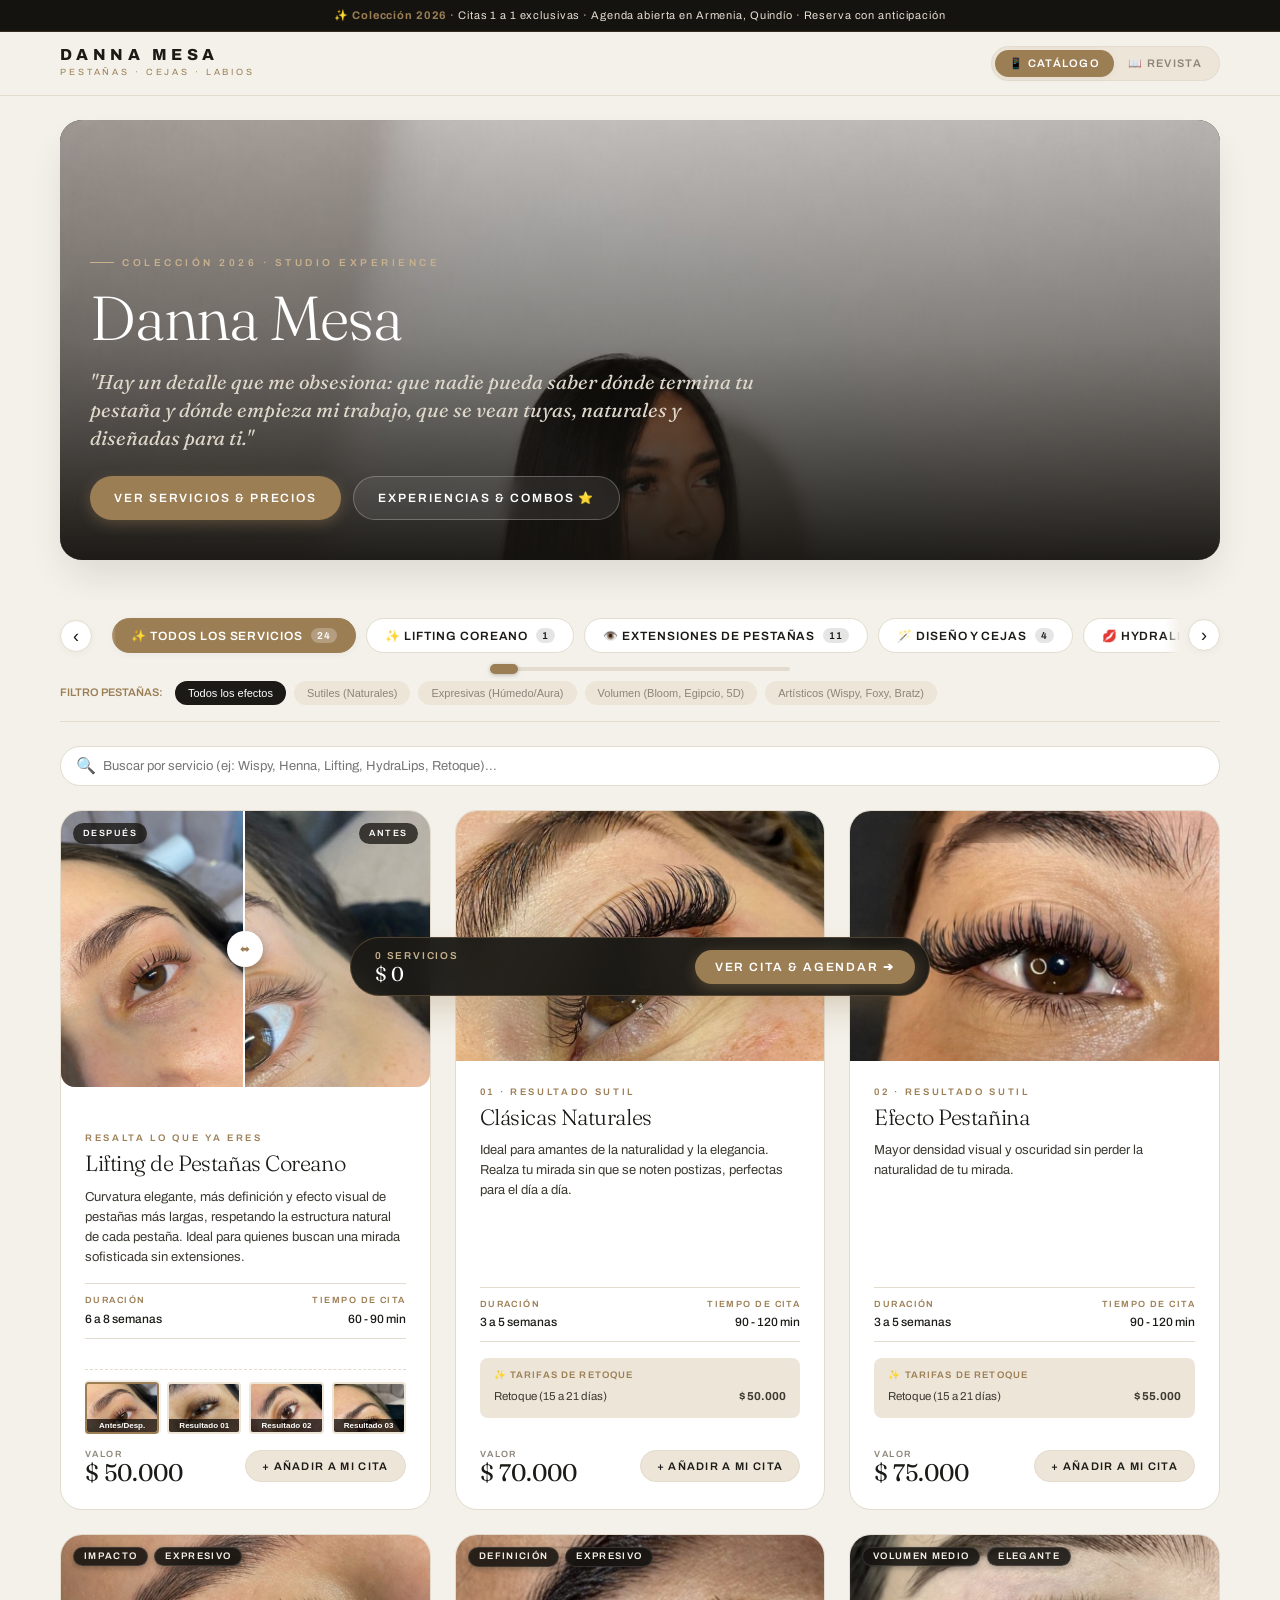
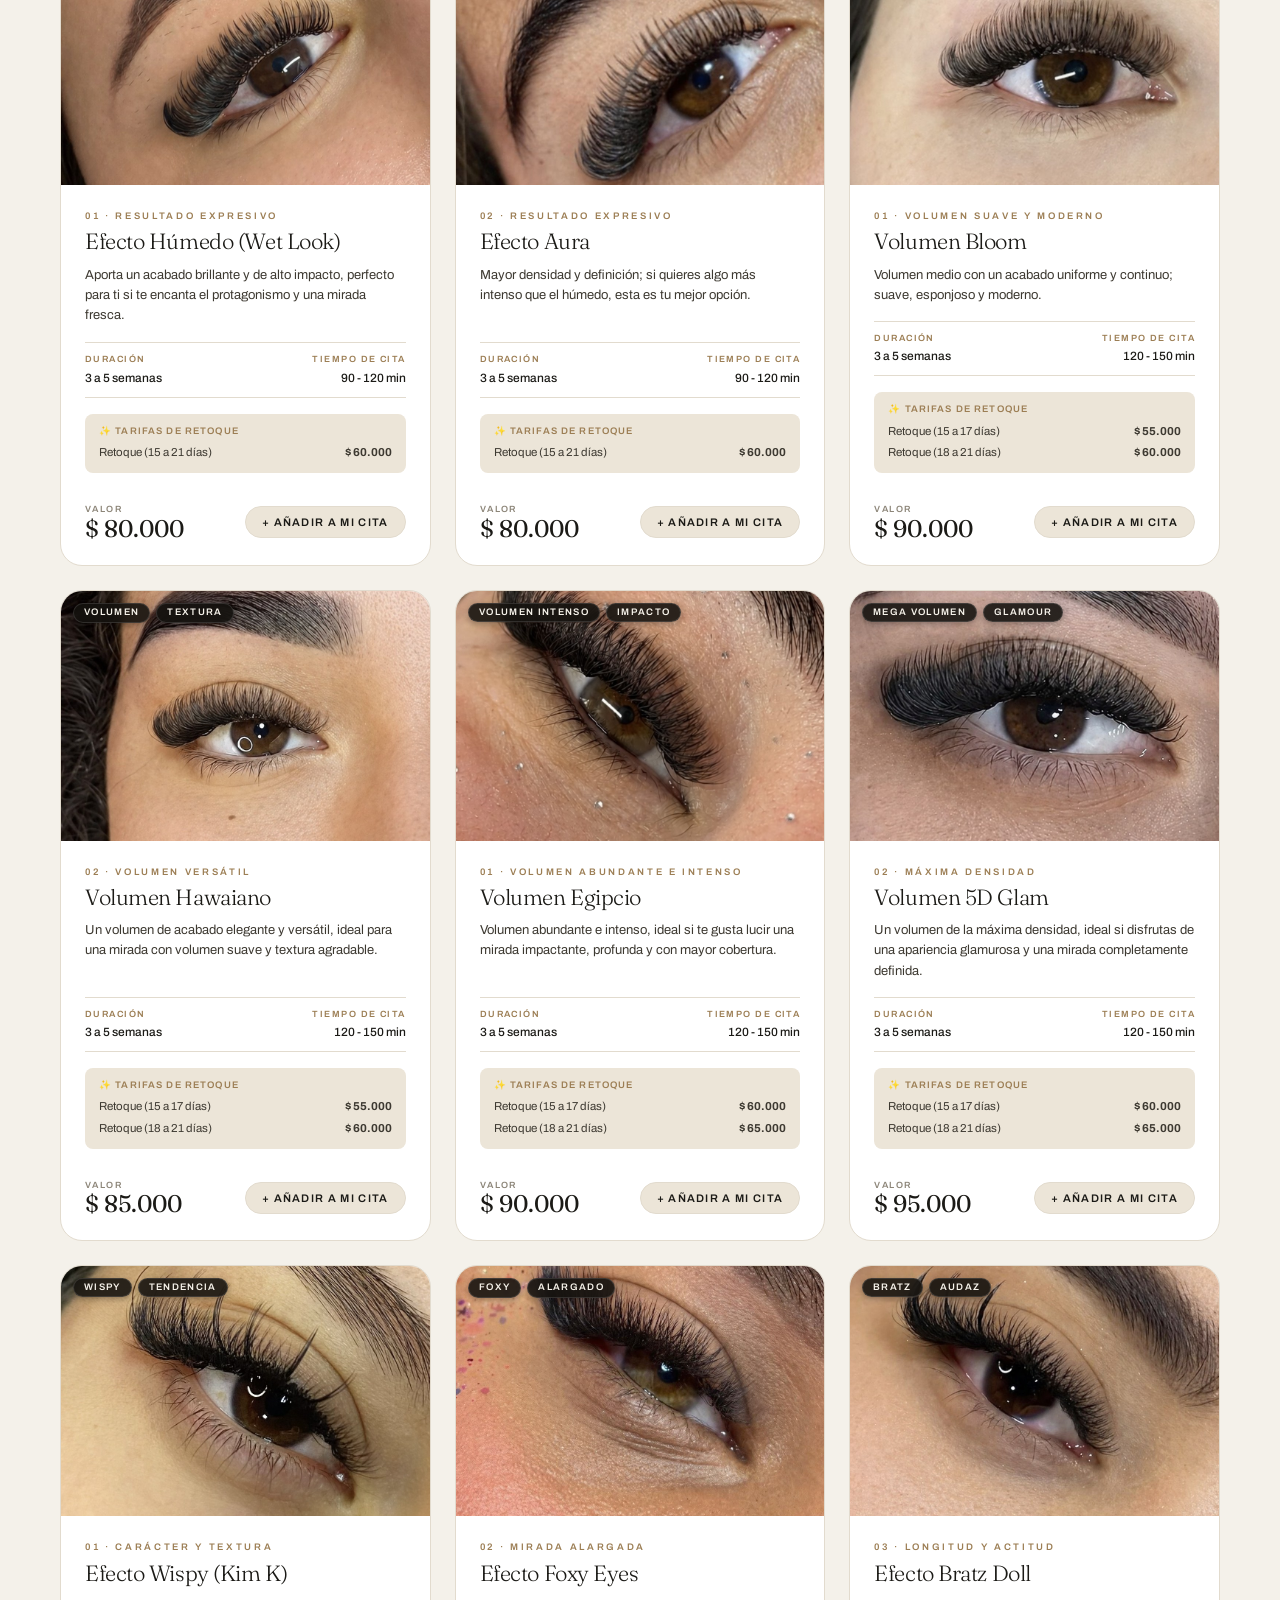
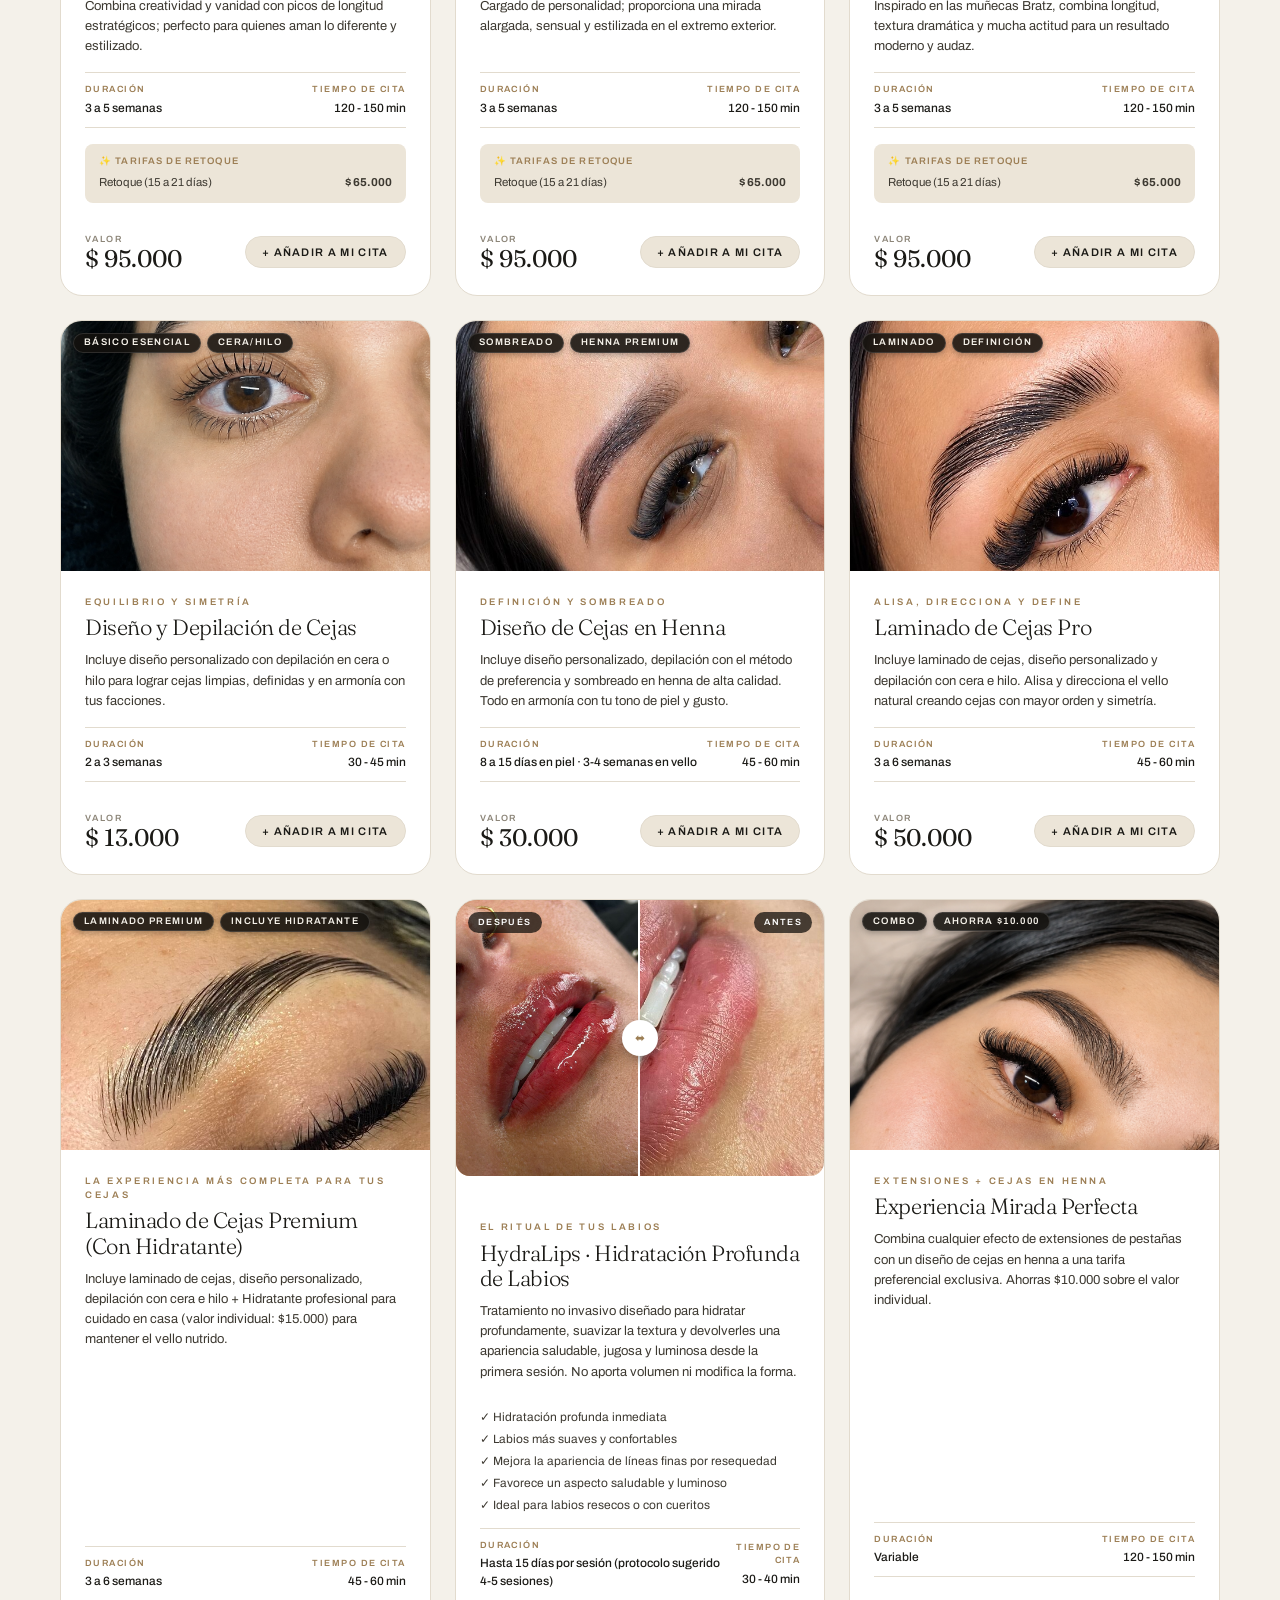
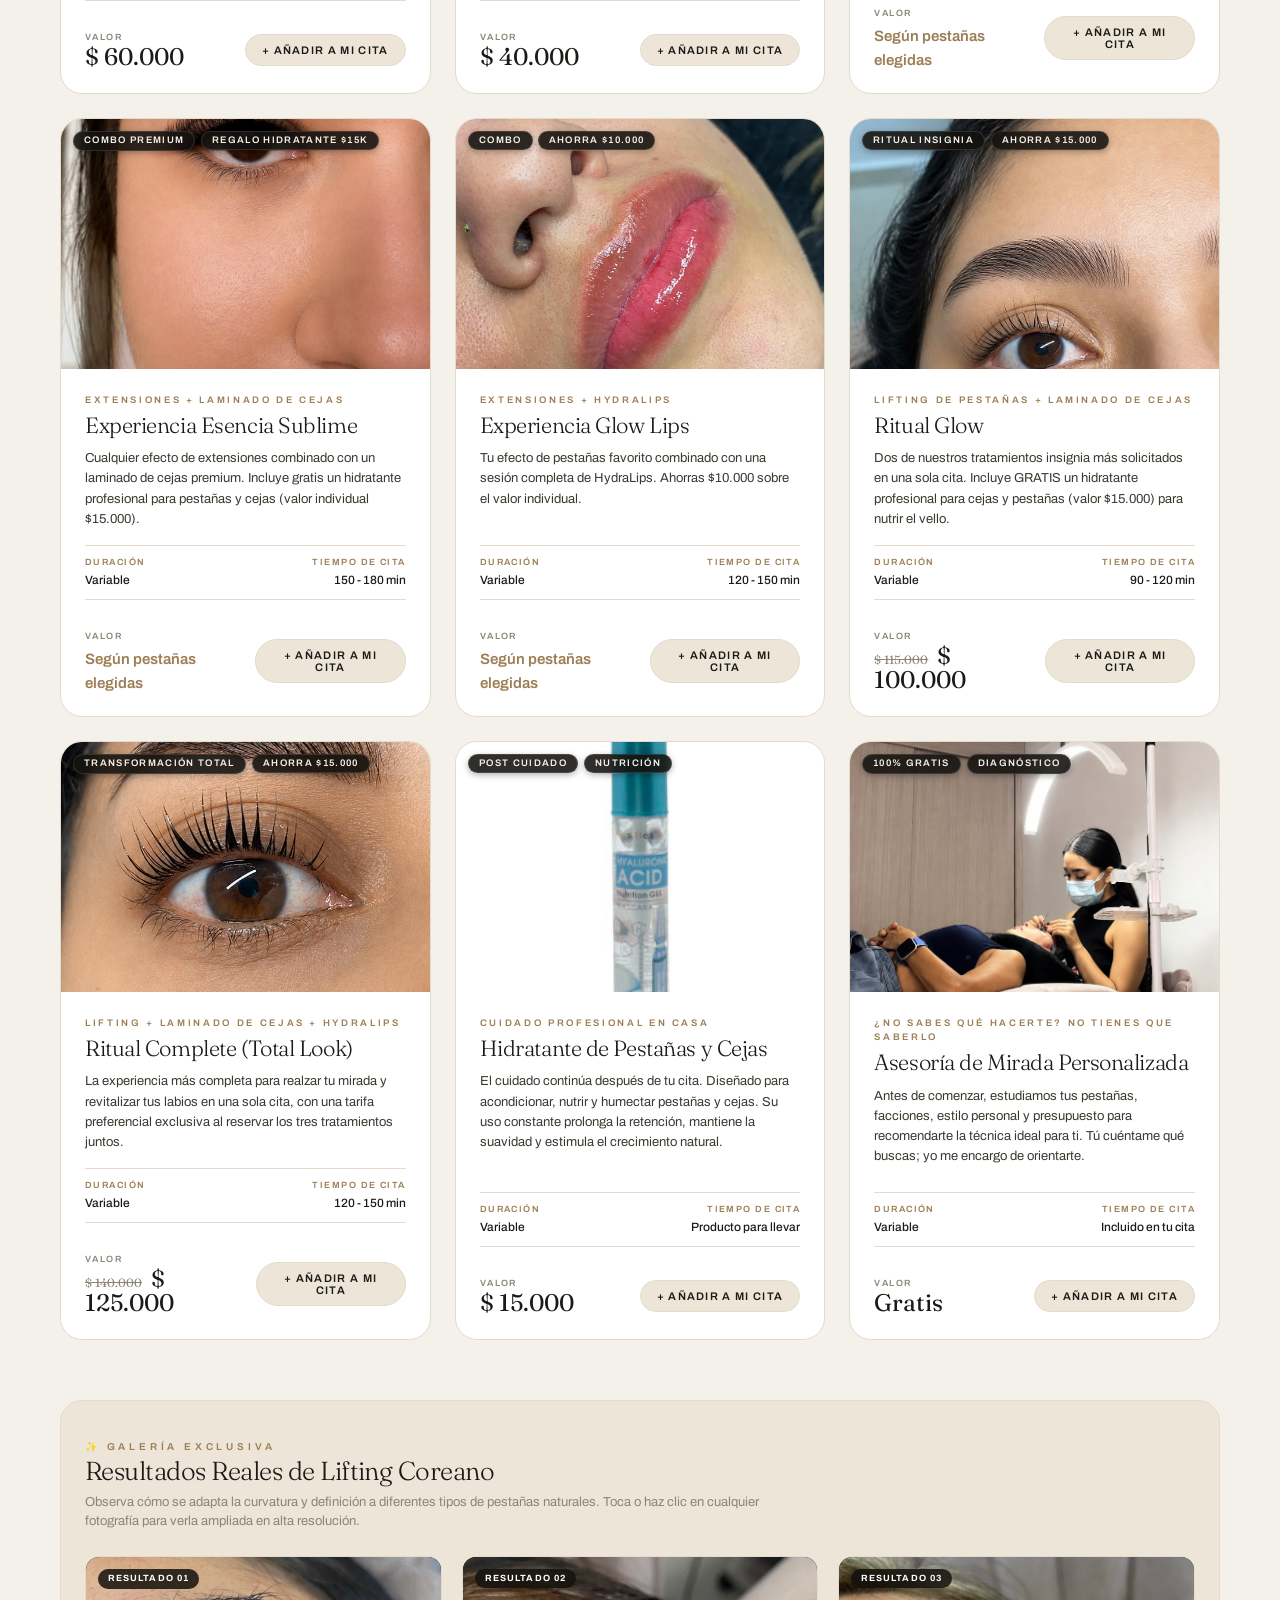
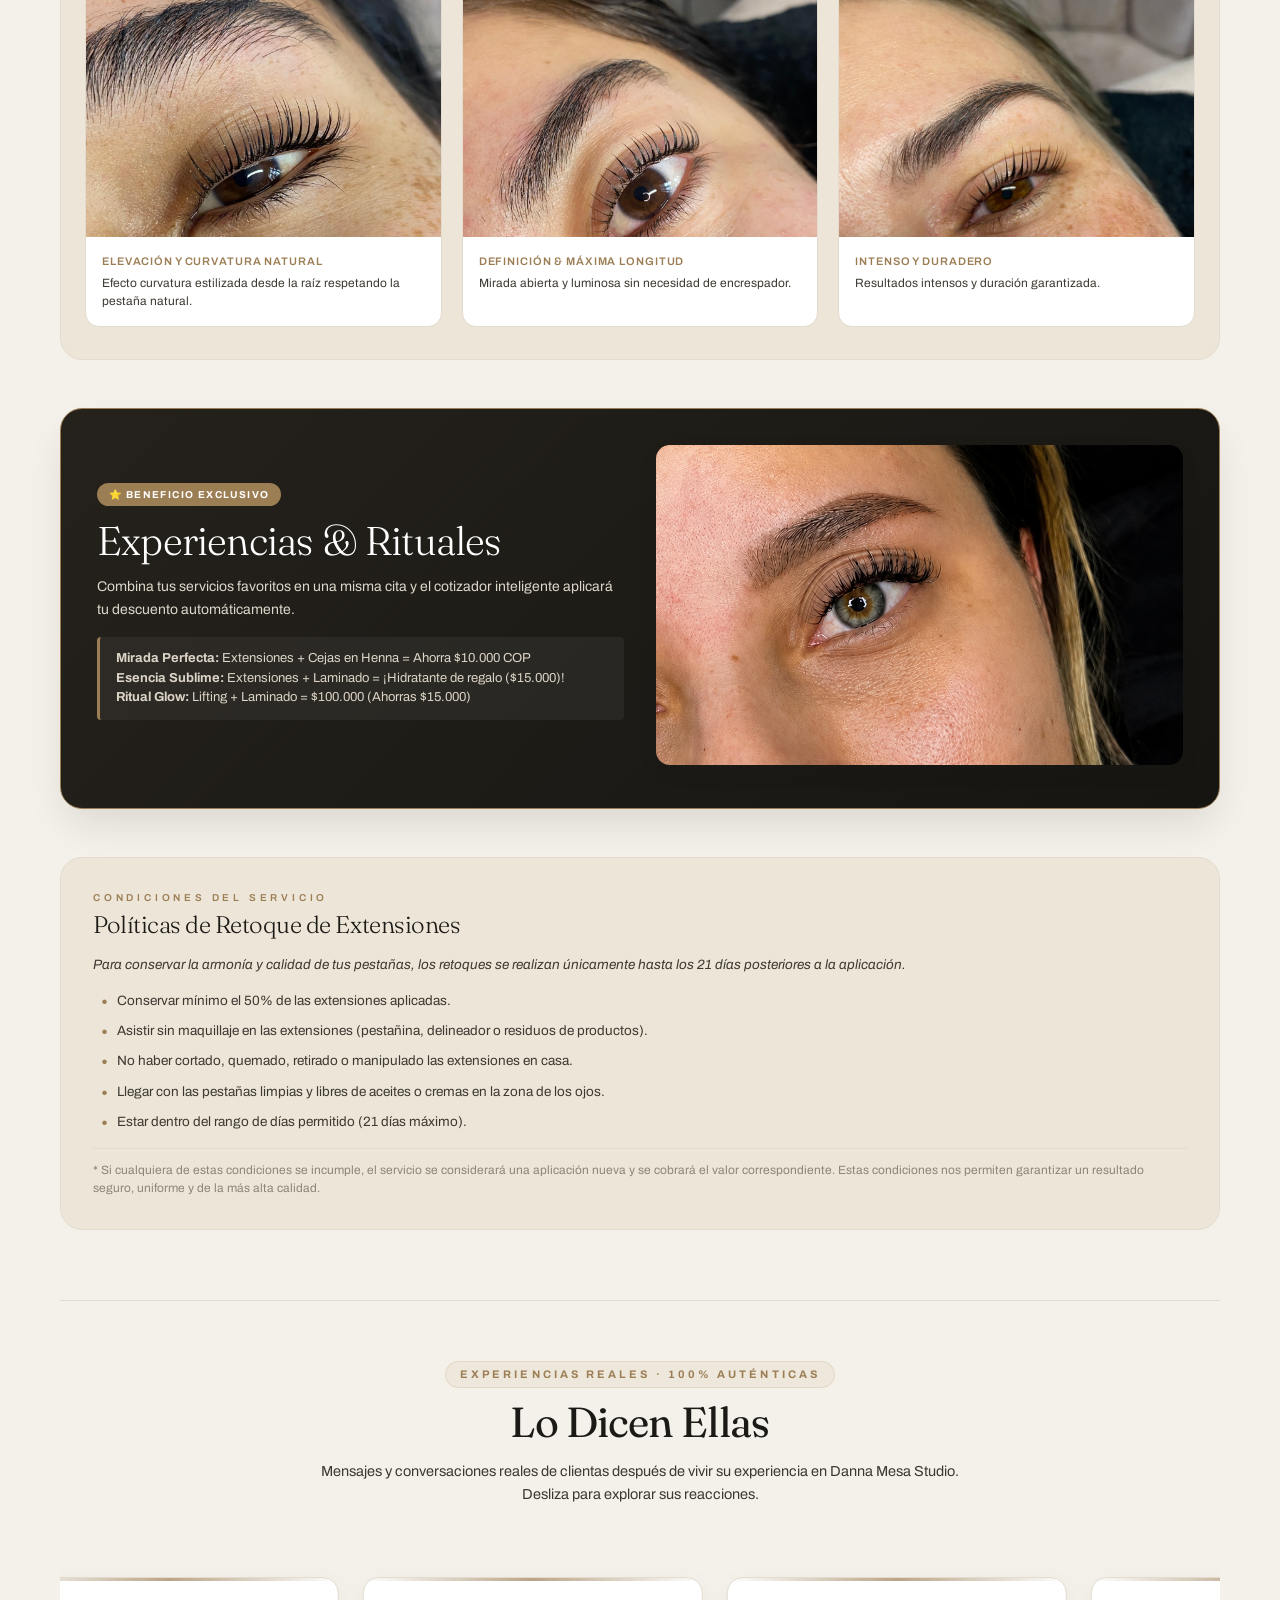
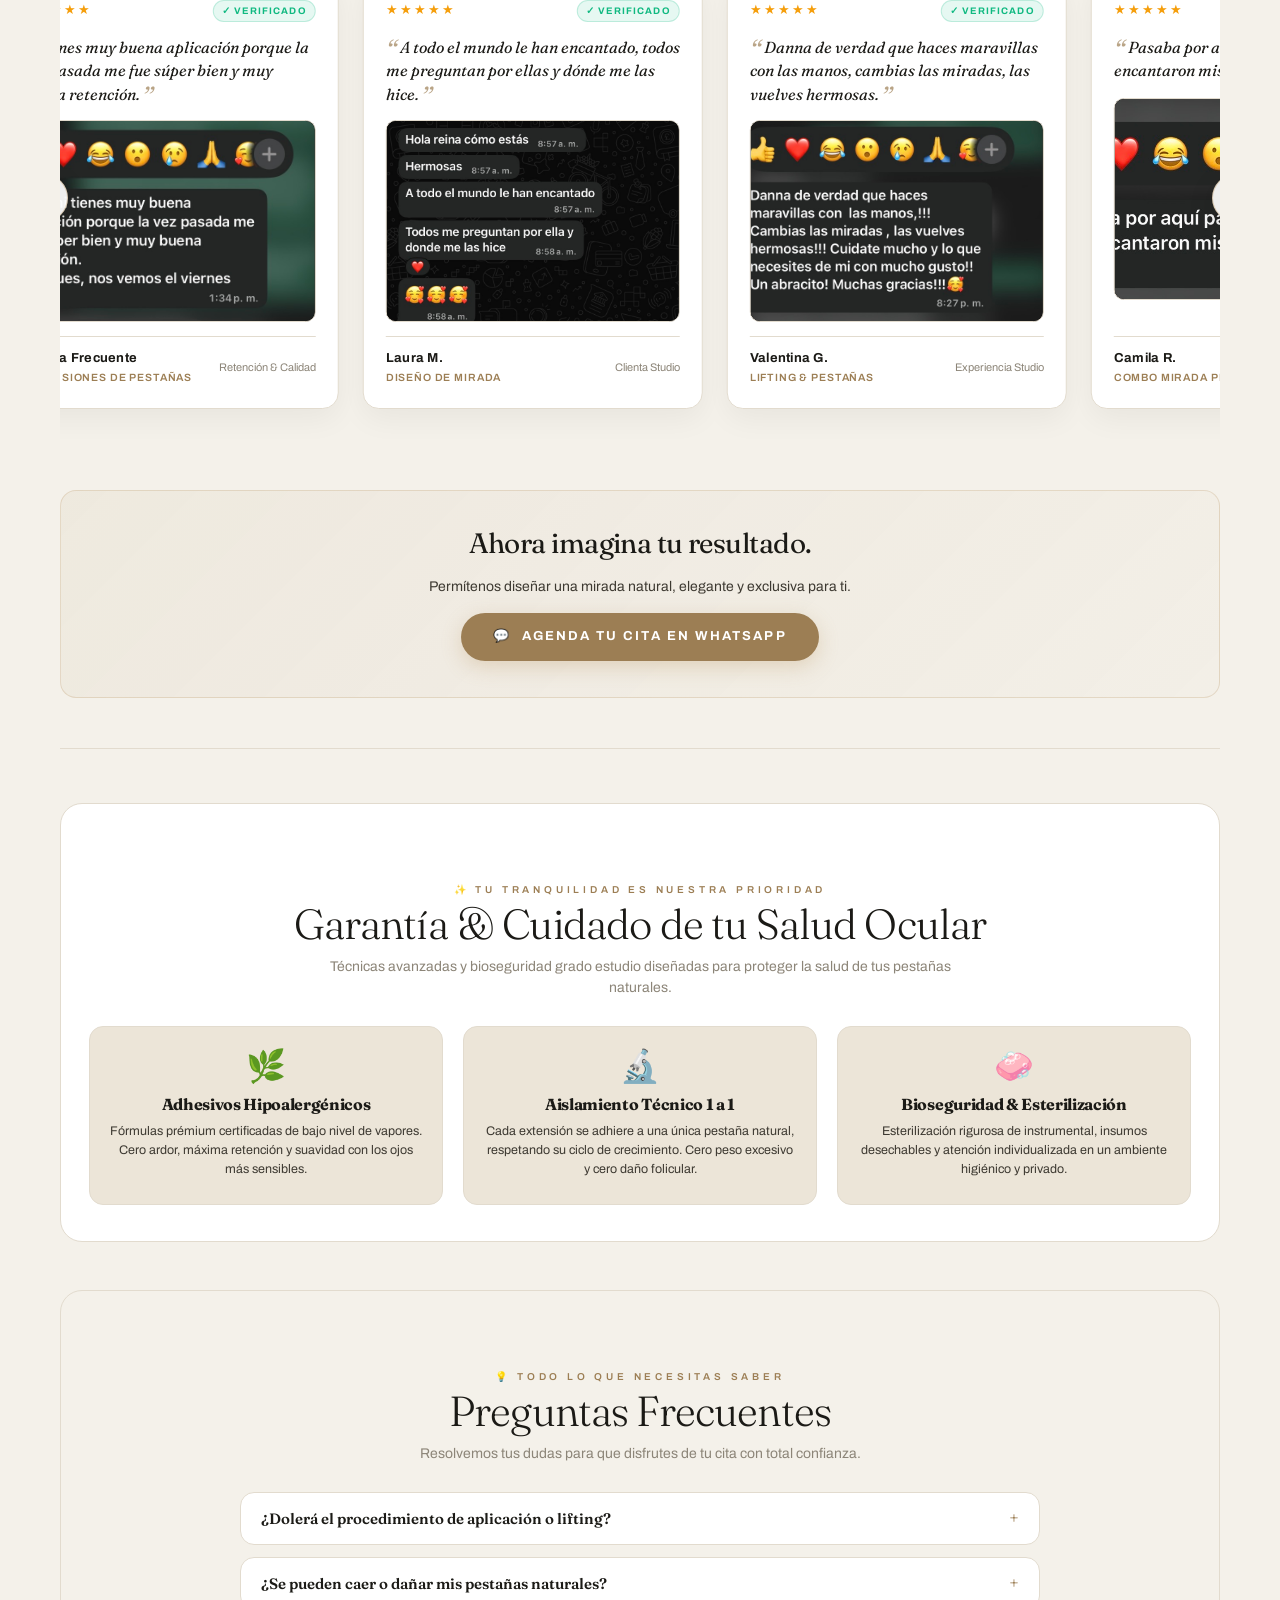
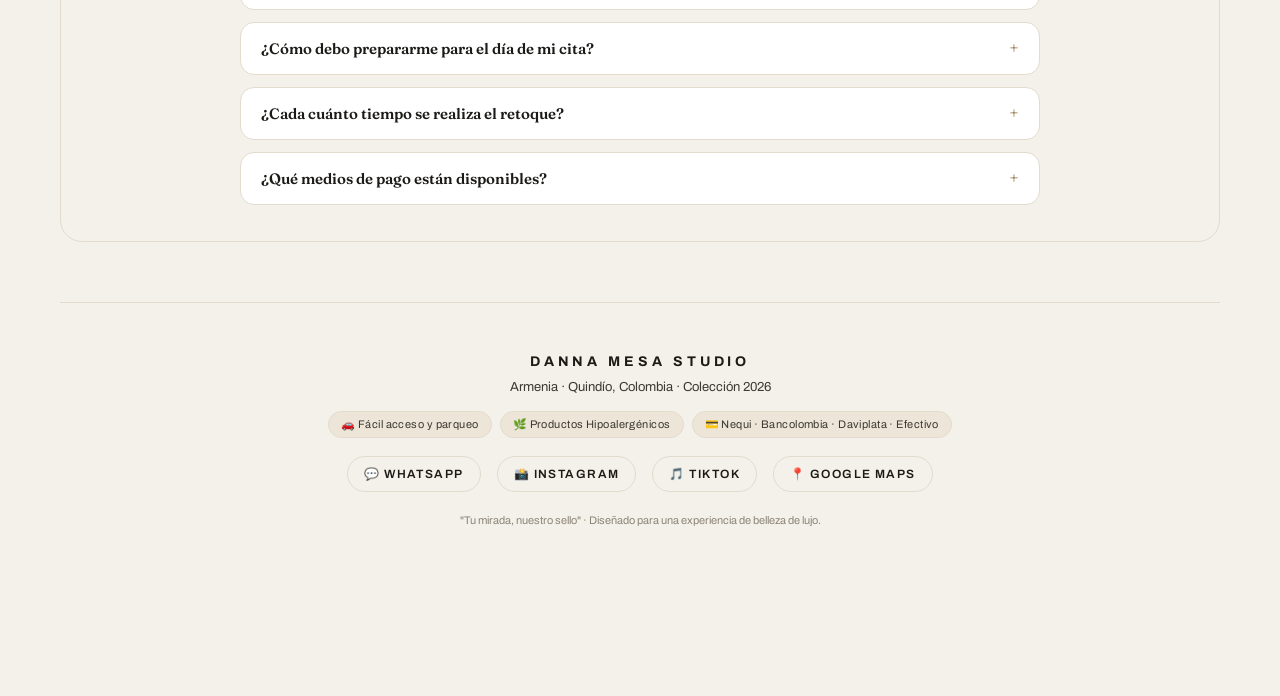
==== index.html @ ad093aea "fix: proteger contra imagenes rotas por overflow de Firestore" ====
<!DOCTYPE html>
<html lang="es">
<head>
  <meta charset="UTF-8">
  <meta name="viewport" content="width=device-width, initial-scale=1.0">
  <title>Danna Mesa Studio — Catálogo & Experiencias · Colección 2026</title>
  
  <!-- SEO & Social Meta -->
  <meta name="description" content="Catálogo interactivo y exclusivo de Danna Mesa Studio. Lifting Coreano, Extensiones de Pestañas, Cejas en Henna, Laminado y HydraLips en Armenia, Quindío.">
  <meta name="theme-color" content="#9c7e54">
  
  <!-- Google Fonts -->
  <link rel="preconnect" href="https://fonts.googleapis.com">
  <link rel="preconnect" href="https://fonts.gstatic.com" crossorigin>
  <link href="https://fonts.googleapis.com/css2?family=Archivo:ital,wght@0,300;0,400;0,500;0,600;0,700;0,800;1,400;1,600&family=Fraunces:ital,opsz,wght@0,9..144,300;0,9..144,400;0,9..144,500;0,9..144,600;1,9..144,300;1,9..144,400;1,9..144,500&family=Pinyon+Script&display=swap" rel="stylesheet">
  
  <!-- Stylesheets -->
  <link rel="stylesheet" href="css/luxury-theme.css?v=21">
  <link rel="stylesheet" href="css/app.css?v=21">
  <link rel="stylesheet" href="css/lookbook.css?v=21">
  <link rel="stylesheet" href="css/testimonials.css?v=21">
</head>
<body>

  <!-- ================= TOP ANNOUNCEMENT BAR ================= -->
  <div class="top-announcement-bar">
    <div class="top-announcement-inner">
      <span>✨ <strong>Colección 2026</strong> · Citas 1 a 1 exclusivas · Agenda abierta en Armenia, Quindío · Reserva con anticipación</span>
    </div>
  </div>

  <!-- ================= TOP HEADER & NAVIGATION ================= -->
  <header class="site-header">
    <div class="header-inner">
      <a href="#inicio" class="brand-wrapper">
        <span class="brand-title" id="headerBrandName">Danna Mesa</span>
        <span class="brand-subtitle" id="headerBrandSubtitle">Studio Experience</span>
      </a>

      <div class="header-actions">
        <!-- Selector de Vista: App vs Revista -->
        <div class="view-mode-toggle">
          <button class="toggle-btn active" id="btnViewApp" title="Vista Interactiva Rápida">
            📱 Catálogo
          </button>
          <button class="toggle-btn" id="btnViewLookbook" title="Vista Revista Editorial / Imprimir PDF">
            📖 Revista
          </button>
        </div>

        <!-- Botón de Personalización / Admin (Oculto para clientes, accesible con ?admin=true o Alt+E) -->
        <button class="icon-btn" id="openCustomizerBtn" title="Personalizar Precios, Colores y Contacto (Admin)" style="display: none;">
          ⚙️
        </button>
      </div>
    </div>
  </header>

  <!-- ================= MAIN APP VIEW (INTERACTIVE) ================= -->
  <main class="app-view" id="appViewContainer">
    <div class="app-container">

      <!-- HERO EDITORIAL SECTION -->
      <section class="hero-section" id="inicio">
        <div class="hero-media" id="heroMediaBox" style="background-image: url('assets/img/page_img_1.jpeg'); background-position: center 20%;">
          <div class="hero-scrim"></div>
          <div class="hero-content">
            <div class="hero-badge" id="heroBadgeText">Colección 2026 · Studio Experience</div>
            <h1 class="hero-title" id="heroStudioTitle">Danna Mesa</h1>
            <p class="hero-lead" id="heroWelcomeLead">
              "Hay un detalle que me obsesiona: que nadie pueda saber dónde termina tu pestaña y dónde empieza mi trabajo, que se vean tuyas, naturales y diseñadas para ti."
            </p>
            <div class="hero-actions">
              <a href="#servicios" class="btn btn-primary">Ver Servicios & Precios</a>
              <a href="#experiencias" class="btn btn-outline">Experiencias & Combos ⭐</a>
            </div>
          </div>
        </div>
      </section>

      <!-- STICKY CATEGORY NAVIGATION & SEARCH -->
      <section id="servicios">
        <div class="sticky-filter-bar">
          <div class="category-nav-wrapper">
            <button class="cat-nav-arrow prev" id="catNavPrevBtn" title="Desplazar categorías a la izquierda">‹</button>
            <div class="category-nav-scroll" id="categoryNavScroll">
              <!-- Pestañas de categorías inyectadas por JS -->
            </div>
            <button class="cat-nav-arrow next" id="catNavNextBtn" title="Desplazar categorías a la derecha">›</button>
          </div>

          <!-- Barra deslizadora interactiva para navegar por las pestañas -->
          <div class="cat-slider-track-wrap">
            <input type="range" class="cat-nav-slider" id="catNavSlider" min="0" max="100" value="0" title="Desliza para moverte por las categorías">
          </div>

          <div class="subfilter-bar" id="subfilterBar" style="display: none;">
            <!-- Subfiltros de pestañas inyectados por JS -->
          </div>
        </div>

        <!-- Buscador en Vivo -->
        <div class="search-wrapper">
          <span class="search-icon">🔍</span>
          <input type="text" class="search-input" id="catalogSearchInput" placeholder="Buscar por servicio (ej: Wispy, Henna, Lifting, HydraLips, Retoque)...">
        </div>

        <!-- GRILLA DE SERVICIOS -->
        <div class="services-grid" id="servicesCardsGrid">
          <!-- Tarjetas renderizadas dinámicamente por app.js -->
        </div>
      </section>

      <!-- HIGHLIGHT EXPERIENCE / COMBO BANNER -->
      <section class="combo-highlight-card" id="experiencias">
        <div>
          <span class="combo-badge-pill" id="comboBadgePill">⭐ Beneficio Exclusivo</span>
          <h2 class="combo-highlight-title" id="comboHighlightTitle">Experiencias & Rituales</h2>
          <p style="font-size: 14px; line-height: 1.6; color: #ded7ca;" id="comboHighlightDesc">
            Combina tus servicios favoritos en una misma cita y el cotizador inteligente aplicará tu descuento automáticamente.
          </p>
          <div class="combo-formula-box" id="comboFormulaBox">
            <strong>Mirada Perfecta:</strong> Extensiones + Cejas en Henna = <em>Ahorra $10.000 COP</em><br>
            <strong>Esencia Sublime:</strong> Extensiones + Laminado = <em>¡Hidratante de regalo ($15.000)!</em><br>
            <strong>Ritual Glow:</strong> Lifting + Laminado = <em>$100.000 (Ahorras $15.000)</em>
          </div>
        </div>
        <div style="text-align: center;">
          <img id="comboBannerImg" src="assets/img/completo2.png" alt="Experiencias Danna Mesa" style="width: 100%; height: 320px; object-fit: cover; object-position: center 30%; border-radius: var(--radius-md); box-shadow: var(--shadow-md);">
        </div>
      </section>

      <!-- POLÍTICAS DE RETOQUE -->
      <section class="policies-box" id="policiesSectionBox">
        <div class="section-kick" id="policySectionKick">Condiciones del Servicio</div>
        <h2 class="policies-title" id="policiesTitleText">Políticas de Retoque de Extensiones</h2>
        <p style="font-size: 13.5px; color: var(--color-ink-light); margin-bottom: 16px; font-style: italic;" id="policiesSubtitleText">
          Para conservar la armonía y calidad de tus pestañas, los retoques se realizan únicamente hasta los 21 días posteriores a la aplicación.
        </p>
        <ul class="policies-list" id="policiesListItems">
          <li>Conservar mínimo el 50% de las extensiones aplicadas.</li>
          <li>Asistir sin maquillaje en las extensiones (pestañina, delineador o residuos).</li>
          <li>No haber cortado, quemado, retirado o manipulado las extensiones en casa.</li>
          <li>Llegar con las pestañas limpias y libres de aceites o cremas en la zona de los ojos.</li>
          <li>Estar dentro del rango de días permitido (21 días máximo).</li>
        </ul>
        <p style="font-size: 12px; color: var(--color-muted); border-top: 1px solid var(--color-hairline); padding-top: 12px;" id="policiesNoteText">
          * Si cualquiera de estas condiciones se incumple, el servicio se considerará una aplicación nueva.
        </p>
      </section>

      <!-- ================= TESTIMONIOS: LO DICEN ELLAS (CAROUSEL ANIMADO) ================= -->
      <section class="testimonials-section" id="testimonios">
        <div class="testimonials-header">
          <span class="testimonials-kicker">Experiencias Reales · 100% Auténticas</span>
          <h2 class="testimonials-title">Lo Dicen Ellas</h2>
          <p class="testimonials-subtitle">
            Mensajes y conversaciones reales de clientas después de vivir su experiencia en Danna Mesa Studio. Desliza para explorar sus reacciones.
          </p>
        </div>

        <!-- Carousel Container Interactivo -->
        <div class="testimonials-carousel-wrapper" id="testimonialsCarouselWrapper">
          <button class="carousel-nav-btn prev" id="carouselPrevBtn" aria-label="Testimonio anterior">
            ‹
          </button>

          <div class="testimonials-carousel-track-container" id="carouselTrackContainer">
            <div class="testimonials-carousel-track" id="testimonialsGrid">
              <!-- Inyectado por js/testimonials.js -->
            </div>
          </div>

          <button class="carousel-nav-btn next" id="carouselNextBtn" aria-label="Siguiente testimonio">
            ›
          </button>
        </div>

        <!-- Indicadores / Dots de Navegación -->
        <div class="testimonials-dots-container" id="testimonialsDotsContainer"></div>

        <!-- CTA Post-Testimonios -->
        <div class="testimonials-cta-box">
          <h3 class="testimonials-cta-title">Ahora imagina tu resultado.</h3>
          <p class="testimonials-cta-subtitle">
            Permítenos diseñar una mirada natural, elegante y exclusiva para ti.
          </p>
          <a href="https://wa.me/573006279079?text=Hola%20Danna,%20vi%20los%20testimonios%20en%20tu%20catálogo%20y%20me%20encantaría%20agendar%20mi%20cita" target="_blank" class="testimonials-cta-btn">
            <span>💬</span> Agenda tu cita en WhatsApp
          </a>
        </div>
      </section>

      <!-- ================= SALUD OCULAR & BIOSEGURIDAD ================= -->
      <section class="trust-pillars-section" id="garantia">
        <div class="section-header-block" style="text-align: center; margin-bottom: 28px;">
          <span class="section-kick">✨ Tu Tranquilidad es Nuestra Prioridad</span>
          <h2 class="section-main-title">Garantía & Cuidado de tu Salud Ocular</h2>
          <p class="section-desc-text" style="margin: 8px auto 0;">
            Técnicas avanzadas y bioseguridad grado estudio diseñadas para proteger la salud de tus pestañas naturales.
          </p>
        </div>

        <div class="trust-pillars-grid">
          <div class="trust-pillar-card">
            <div class="trust-pillar-icon">🌿</div>
            <h3 class="trust-pillar-title">Adhesivos Hipoalergénicos</h3>
            <p class="trust-pillar-desc">
              Fórmulas prémium certificadas de bajo nivel de vapores. Cero ardor, máxima retención y suavidad con los ojos más sensibles.
            </p>
          </div>

          <div class="trust-pillar-card">
            <div class="trust-pillar-icon">🔬</div>
            <h3 class="trust-pillar-title">Aislamiento Técnico 1 a 1</h3>
            <p class="trust-pillar-desc">
              Cada extensión se adhiere a una única pestaña natural, respetando su ciclo de crecimiento. Cero peso excesivo y cero daño folicular.
            </p>
          </div>

          <div class="trust-pillar-card">
            <div class="trust-pillar-icon">🧼</div>
            <h3 class="trust-pillar-title">Bioseguridad & Esterilización</h3>
            <p class="trust-pillar-desc">
              Esterilización rigurosa de instrumental, insumos desechables y atención individualizada en un ambiente higiénico y privado.
            </p>
          </div>
        </div>
      </section>

      <!-- ================= PREGUNTAS FRECUENTES (FAQ) ================= -->
      <section class="faq-section" id="faq">
        <div class="section-header-block" style="text-align: center; margin-bottom: 28px;">
          <span class="section-kick">💡 Todo lo que necesitas saber</span>
          <h2 class="section-main-title">Preguntas Frecuentes</h2>
          <p class="section-desc-text" style="margin: 8px auto 0;">
            Resolvemos tus dudas para que disfrutes de tu cita con total confianza.
          </p>
        </div>

        <div class="faq-accordion-container" id="faqAccordion">
          <div class="faq-item">
            <button class="faq-question-btn" type="button">
              <span>¿Dolerá el procedimiento de aplicación o lifting?</span>
              <span class="faq-icon">+</span>
            </button>
            <div class="faq-answer-content">
              <p>En lo absoluto. La técnica es completamente indolora, delicada y relajante. La mayoría de nuestras clientas disfrutan tanto la experiencia que aprovechan para descansar o dormir durante la sesión.</p>
            </div>
          </div>

          <div class="faq-item">
            <button class="faq-question-btn" type="button">
              <span>¿Se pueden caer o dañar mis pestañas naturales?</span>
              <span class="faq-icon">+</span>
            </button>
            <div class="faq-answer-content">
              <p>No. Trabajamos con aislamiento meticuloso y seleccionamos el calibre y longitud adecuados según la resistencia de tu pestaña natural. Al caerse una extensión, lo hace de manera natural cuando la pestaña cumple su ciclo biológico.</p>
            </div>
          </div>

          <div class="faq-item">
            <button class="faq-question-btn" type="button">
              <span>¿Cómo debo prepararme para el día de mi cita?</span>
              <span class="faq-icon">+</span>
            </button>
            <div class="faq-answer-content">
              <p>Asiste con la zona de los ojos completamente limpia, sin residuos de pestañina, delineador, sombras ni cremas oleosas. Evita tomar cafeína en exceso antes de la cita para que tus párpados estén tranquilos.</p>
            </div>
          </div>

          <div class="faq-item">
            <button class="faq-question-btn" type="button">
              <span>¿Cada cuánto tiempo se realiza el retoque?</span>
              <span class="faq-icon">+</span>
            </button>
            <div class="faq-answer-content">
              <p>Recomendamos realizar tu retoque entre los días 15 y 21 posteriores a la aplicación, conservando al menos el 50% de las extensiones para mantener tu mirada siempre perfecta y poblada.</p>
            </div>
          </div>

          <div class="faq-item">
            <button class="faq-question-btn" type="button">
              <span>¿Qué medios de pago están disponibles?</span>
              <span class="faq-icon">+</span>
            </button>
            <div class="faq-answer-content">
              <p>Aceptamos transferencias directas por Bancolombia, Nequi, Daviplata y Efectivo el día de tu cita.</p>
            </div>
          </div>
        </div>
      </section>

      <!-- FOOTER -->
      <footer class="site-footer">
        <div class="footer-brand" id="footerBrandName">Danna Mesa Studio</div>
        <div style="font-size: 13px; margin-bottom: 14px; color: var(--color-ink-light);" id="footerLocationText">
          📍 Armenia · Quindío, Colombia · Atención Privada con Cita Previa
        </div>

        <div class="footer-badges-wrap">
          <span class="footer-pill">🚗 Fácil acceso y parqueo</span>
          <span class="footer-pill">🌿 Productos Hipoalergénicos</span>
          <span class="footer-pill">💳 Nequi · Bancolombia · Daviplata · Efectivo</span>
        </div>
        
        <div class="social-links" style="margin-top: 18px;">
          <a href="https://wa.me/573006279079" target="_blank" class="social-link-btn" id="footerWhatsappLink">💬 WhatsApp</a>
          <a href="https://instagram.com/dannamesa_studio" target="_blank" class="social-link-btn" id="footerInstagramLink">📸 Instagram</a>
          <a href="https://tiktok.com/@dannamesa_studio" target="_blank" class="social-link-btn" id="footerTiktokLink">🎵 TikTok</a>
          <a href="https://maps.google.com/?q=Armenia+Quindio" target="_blank" class="social-link-btn">📍 Google Maps</a>
        </div>

        <p style="font-size: 11px; color: var(--color-muted); margin-top: 20px;">
          "Tu mirada, nuestro sello" · Diseñado para una experiencia de belleza de lujo.
        </p>
      </footer>

    </div>
  </main>

  <!-- ================= LOOKBOOK VIEW (REVISTA EDITORIAL) ================= -->
  <div class="lookbook-view" id="lookbookViewContainer">
    <!-- Toolbar de revista -->
    <div class="lookbook-toolbar">
      <span class="lookbook-page-indicator">Colección Editorial 2026</span>
      <button class="lookbook-btn-text" id="lookbookEditBtn" title="Editar Contenido y Fotos de la Revista" style="display: none;">✏️ Editar Revista</button>
      <button class="lookbook-btn" onclick="window.print()" title="Descargar / Imprimir en PDF">🖨️</button>
      <button class="lookbook-btn" onclick="catalogApp.switchView('app')" title="Volver al Catálogo Interactivo">✕</button>
    </div>

    <!-- Escenario de páginas de la revista -->
    <div class="book-stage" id="lookbookStageContainer">
      <!-- Páginas inyectadas por lookbook.js -->
    </div>
  </div>

  <!-- ================= FLOATING CART & BOOKING BAR ================= -->
  <aside class="floating-booking-bar" id="floatingBookingBar">
    <div class="cart-summary-text">
      <span class="cart-items-count" id="floatingCartCount">0 servicios</span>
      <span class="cart-total-price" id="floatingCartTotal">$ 0</span>
      <span class="cart-combo-discount-badge" id="floatingComboDiscount" style="display: none;"></span>
    </div>

    <button class="btn btn-primary" id="openCartDrawerBtn" style="padding: 10px 20px;">
      Ver Cita & Agendar ➔
    </button>
  </aside>

  <!-- ================= BOOKING DRAWER MODAL ================= -->
  <div class="modal-overlay" id="bookingDrawerModal">
    <div class="drawer-modal-content">
      <div class="drawer-header">
        <div>
          <span style="font-size: 10px; font-weight: 700; text-transform: uppercase; letter-spacing: 0.2em; color: var(--color-primary);">Resumen de tu Cita</span>
          <h2 class="drawer-title">Servicios Seleccionados</h2>
        </div>
        <button class="btn-remove-item" id="closeCartDrawerBtn" style="font-size: 20px;">✕</button>
      </div>

      <div class="drawer-body">
        <!-- Descuentos de combo aplicados -->
        <div class="discount-alert-card" id="drawerDiscountAlert" style="display: none;"></div>

        <!-- Lista de servicios -->
        <div class="drawer-items-list" id="drawerItemsList"></div>

        <!-- Sugerencia inteligente de Combo / Upsell -->
        <div class="cart-upsell-box" id="cartUpsellBox" style="display: none;">
          <div>
            <div class="cart-upsell-title">💡 Completa tu Experiencia</div>
            <div class="cart-upsell-desc">Añade <strong>Diseño de Cejas en Henna</strong> y ahorra <strong>$10.000 COP</strong> en tu cita.</div>
          </div>
          <button type="button" class="btn-add-upsell" onclick="catalogApp.toggleServiceSelection('cejas-henna')">+ Añadir Cejas</button>
        </div>

        <!-- Vista previa de WhatsApp -->
        <div style="margin-top: 20px;">
          <span style="font-size: 10px; font-weight: 700; text-transform: uppercase; letter-spacing: 0.16em; color: var(--color-muted);">Mensaje que se enviará por WhatsApp:</span>
          <div class="whatsapp-preview-box" id="whatsappMessagePreview"></div>
        </div>
      </div>

      <div class="drawer-footer">
        <div class="drawer-total-row" style="margin-bottom: 4px; font-size: 12px; color: var(--color-muted);">
          <span>Subtotal individual</span>
          <span id="drawerSubtotalAmount">$ 0</span>
        </div>
        <div class="drawer-total-row" style="margin-bottom: 8px; font-size: 12px; color: #166534; font-weight: 600;">
          <span>Descuento por Experiencia</span>
          <span id="drawerDiscountAmount">$ 0</span>
        </div>
        <div class="drawer-total-row">
          <span class="total-label">Total Estimado</span>
          <span class="total-amount" id="drawerFinalTotalAmount">$ 0</span>
        </div>

        <button class="btn-whatsapp-submit" id="sendWhatsAppBookingBtn">
          <span>💬</span> Reservar Cita en WhatsApp
        </button>
      </div>
    </div>
  </div>

  <!-- ================= MODAL EDITOR DIRECTO DE PÁGINAS DE LA REVISTA ================= -->
  <div class="modal-overlay" id="lookbookPageModal" style="z-index: 260;">
    <div class="drawer-modal-content" style="max-width: 680px; max-height: 90vh; border-radius: var(--radius-lg);">
      <div class="drawer-header" style="background: var(--color-paper-alt); padding: 16px 24px;">
        <div>
          <span style="font-size: 10px; font-weight: 700; text-transform: uppercase; letter-spacing: 0.2em; color: var(--color-primary);">Editor Visual de la Revista</span>
          <h2 class="drawer-title" id="lbPageModalTitle" style="font-size: 20px;">Editar Página</h2>
        </div>
        <button class="btn-remove-item" id="closeLbPageModalBtn" style="font-size: 20px;">✕</button>
      </div>

      <form id="lbPageEditForm" class="drawer-body" style="padding: 20px 24px; display: flex; flex-direction: column; gap: 16px; overflow-y: auto;">
        <input type="hidden" id="lbPageEditType">
        <input type="hidden" id="lbPageEditTargetId">
        <input type="hidden" id="lbPageEditTargetId2">

        <!-- Selector de Páginas de la Revista para Navegación Rápida -->
        <div style="background: var(--color-paper-alt); border: 1px solid var(--color-hairline); border-radius: var(--radius-sm); padding: 10px 14px; display: flex; align-items: center; justify-content: space-between; gap: 12px;">
          <span style="font-size: 11px; font-weight: 700; text-transform: uppercase; color: var(--color-primary);">Página a editar:</span>
          <select id="lbPageQuickSelector" style="flex: 1; padding: 6px 10px; border-radius: 6px; border: 1px solid var(--color-hairline); background: var(--color-paper); color: var(--color-ink); font-size: 12px; font-weight: 600;">
            <!-- Opciones inyectadas dinámicamente -->
          </select>
        </div>

        <!-- Contenedor de Foto y Encuadre -->
        <div id="lbPagePhotoSection" style="background: var(--color-paper-light); border: 1px solid var(--color-hairline); border-radius: var(--radius-md); padding: 14px;">
          <label style="font-size: 11px; font-weight: 700; text-transform: uppercase; letter-spacing: 0.1em; color: var(--color-primary); display: block; margin-bottom: 8px;">
            📸 Foto de esta Página
          </label>
          <div style="display: flex; gap: 14px; align-items: center;">
            <div style="width: 110px; height: 110px; border-radius: 8px; overflow: hidden; border: 1px solid var(--color-hairline); flex-shrink: 0; background: #000;">
              <img id="lbPagePreviewImg" src="" style="width: 100%; height: 100%; object-fit: cover;" alt="Preview">
            </div>
            <div style="flex: 1; display: flex; flex-direction: column; gap: 8px;">
              <button type="button" class="btn btn-outline btn-sm" id="lbPageChangePhotoBtn" style="align-self: flex-start;">
                🔄 Cambiar Foto
              </button>
              <input type="file" id="lbPageFileInput" accept="image/*" style="display: none;">
              
              <!-- Sliders X/Y -->
              <div style="display: flex; flex-direction: column; gap: 4px;">
                <div style="display: flex; justify-content: space-between; font-size: 11px; color: var(--color-muted);">
                  <span>Posición Horizontal (X):</span> <strong id="lbPagePosXVal">50%</strong>
                </div>
                <input type="range" id="lbPageSliderX" min="0" max="100" value="50" style="width: 100%; accent-color: var(--color-primary);">
              </div>

              <div style="display: flex; flex-direction: column; gap: 4px;">
                <div style="display: flex; justify-content: space-between; font-size: 11px; color: var(--color-muted);">
                  <span>Posición Vertical (Y):</span> <strong id="lbPagePosYVal">30%</strong>
                </div>
                <input type="range" id="lbPageSliderY" min="0" max="100" value="30" style="width: 100%; accent-color: var(--color-primary);">
              </div>
            </div>
          </div>
        </div>

        <!-- Campos de Texto Dinámicos -->
        <div id="lbPageDynamicFields" style="display: flex; flex-direction: column; gap: 12px;">
          <!-- Inyectado según la página -->
        </div>

        <div style="display: flex; gap: 12px; justify-content: flex-end; margin-top: 10px;">
          <button type="button" class="btn btn-outline btn-sm" id="cancelLbPageModalBtn">Cancelar</button>
          <button type="submit" class="btn btn-primary btn-sm" id="saveLbPageModalBtn">💾 Guardar Cambios en Firestore</button>
        </div>
      </form>
    </div>
  </div>

  <!-- Firebase SDKs (Compat) -->
  <script src="https://www.gstatic.com/firebasejs/10.8.0/firebase-app-compat.js"></script>
  <script src="https://www.gstatic.com/firebasejs/10.8.0/firebase-auth-compat.js"></script>
  <script src="https://www.gstatic.com/firebasejs/10.8.0/firebase-firestore-compat.js"></script>

  <!-- Scripts -->
  <script src="js/data.js?v=24"></script>
  <script src="js/lookbook.js?v=23"></script>
  <script src="js/customizer.js?v=23"></script>
  <script src="js/app.js?v=24"></script>
  <script src="js/testimonials.js?v=23"></script>
</body>
</html>
---- css/luxury-theme.css ----
/* ==========================================================================
   DANNA MESA STUDIO — LUXURY THEME DESIGN TOKENS
   Aesthetic: High-End Editorial Beauty Studio (Lookbook & Modern Web App)
   ========================================================================== */

:root {
  /* Color Palette */
  --color-primary: #9c7e54;       /* Bronce Oro cálido */
  --color-primary-dark: #7a5e38;
  --color-primary-light: #c8b18d;
  --color-primary-glaze: rgba(156, 126, 84, 0.12);
  
  --color-paper: #f4f1ea;         /* Fondo editorial cálido */
  --color-paper-light: #faf8f5;   /* Superficie clara */
  --color-paper-card: #ffffff;
  --color-paper-alt: #ece5d8;
  
  --color-ink: #1b1a16;           /* Texto carbón profundo */
  --color-ink-light: #3d3931;     /* Texto secundario */
  --color-muted: #8c8578;         /* Subtítulos y bordes sutiles */
  --color-hairline: #e2dbce;      /* Líneas divisorias finas */
  --color-hairline-dark: #514c43;
  
  --color-dark-bg: #14120e;       /* Modo oscuro / Secciones de impacto */
  --color-dark-surface: #1e1b16;
  --color-dark-card: #25221c;
  --color-dark-text: #efe8da;
  
  --color-success: #3c7d58;
  --color-discount: #b33939;

  /* Typography */
  --font-serif: 'Fraunces', Georgia, serif;
  --font-sans: 'Archivo', -apple-system, BlinkMacSystemFont, 'Segoe UI', Roboto, sans-serif;
  --font-script: 'Pinyon Script', cursive;

  /* Elevations & Shadows */
  --shadow-sm: 0 2px 8px rgba(27, 26, 22, 0.04);
  --shadow-md: 0 8px 24px -4px rgba(27, 26, 22, 0.08);
  --shadow-lg: 0 20px 40px -8px rgba(27, 26, 22, 0.12);
  --shadow-float: 0 16px 36px -6px rgba(156, 126, 84, 0.35);
  --shadow-editorial: 0 40px 82px -30px rgba(0, 0, 0, 0.5), 0 14px 30px -16px rgba(0, 0, 0, 0.3);

  /* Transitions */
  --ease-editorial: cubic-bezier(0.22, 1, 0.36, 1);
  --transition-fast: 0.2s cubic-bezier(0.4, 0, 0.2, 1);
  --transition-smooth: 0.4s var(--ease-editorial);
  --transition-slow: 0.8s var(--ease-editorial);

  /* Radii */
  --radius-xs: 4px;
  --radius-sm: 8px;
  --radius-md: 14px;
  --radius-lg: 22px;
  --radius-full: 9999px;
}

/* Palette Themes (Configurables vía Customizer) */
[data-theme="rose-gold"] {
  --color-primary: #b76e79;
  --color-primary-dark: #944b56;
  --color-primary-light: #dfa6af;
  --color-primary-glaze: rgba(183, 110, 121, 0.12);
}

[data-theme="nude-minimal"] {
  --color-primary: #85705e;
  --color-primary-dark: #635040;
  --color-primary-light: #ad9b8c;
  --color-primary-glaze: rgba(133, 112, 94, 0.12);
}

[data-theme="dark-luxury"] {
  --color-paper: #181613;
  --color-paper-light: #201d18;
  --color-paper-card: #25221c;
  --color-paper-alt: #12100d;
  --color-ink: #f4f1ea;
  --color-ink-light: #cfc8bd;
  --color-hairline: #38342c;
  --color-muted: #9e978c;
}

/* Global Reset & Base */
*, *::before, *::after {
  box-sizing: border-box;
  margin: 0;
  padding: 0;
  -webkit-tap-highlight-color: transparent;
}

html {
  scroll-behavior: smooth;
  font-size: 16px;
  height: 100%;
}

body {
  font-family: var(--font-sans);
  background-color: var(--color-paper);
  color: var(--color-ink);
  line-height: 1.5;
  -webkit-font-smoothing: antialiased;
  -moz-osx-font-smoothing: grayscale;
  text-rendering: optimizeLegibility;
  overflow-x: hidden;
  min-height: 100%;
}

/* Typography Helpers */
.font-serif { font-family: var(--font-serif); }
.font-sans { font-family: var(--font-sans); }
.font-script { font-family: var(--font-script); }

h1, h2, h3, h4, .serif-heading {
  font-family: var(--font-serif);
  font-weight: 300;
  letter-spacing: -0.02em;
  line-height: 1.15;
}

.text-bronze { color: var(--color-primary); }
.text-muted { color: var(--color-muted); }
.text-italic { font-style: italic; }
.tracking-wide { letter-spacing: 0.24em; }
.tracking-ultra { letter-spacing: 0.4em; }
.uppercase { text-transform: uppercase; }

/* Elegant custom scrollbar */
::-webkit-scrollbar {
  width: 6px;
  height: 6px;
}

::-webkit-scrollbar-track {
  background: var(--color-paper);
}

::-webkit-scrollbar-thumb {
  background: var(--color-primary-light);
  border-radius: var(--radius-full);
}

::-webkit-scrollbar-thumb:hover {
  background: var(--color-primary);
}
---- css/app.css ----
/* ==========================================================================
   DANNA MESA STUDIO — APP STYLES (INTERACTIVE WEB APPLICATION)
   ========================================================================== */

/* App Container Layout */
.app-container {
  max-width: 1200px;
  margin: 0 auto;
  padding: 0 20px 120px;
}

/* Optimización móvil: Eliminar delay de 300ms en toques de botones y pestañas */
button, .btn, .btn-add-cart, .cat-tab-btn, .subfilter-chip, .gallery-thumb-btn, .toggle-btn, .carousel-nav-btn {
  touch-action: manipulation;
  -webkit-tap-highlight-color: transparent;
}

/* ================= TOP MASTHEAD & HEADER ================= */
.site-header {
  position: sticky;
  top: 0;
  z-index: 100;
  background: rgba(244, 241, 234, 0.92);
  backdrop-filter: blur(14px);
  -webkit-backdrop-filter: blur(14px);
  border-bottom: 1px solid var(--color-hairline);
  transition: all var(--transition-fast);
}

[data-theme="dark-luxury"] .site-header {
  background: rgba(24, 22, 19, 0.92);
}

.header-inner {
  max-width: 1200px;
  margin: 0 auto;
  padding: 14px 20px;
  display: flex;
  align-items: center;
  justify-content: space-between;
  gap: 16px;
}

.brand-wrapper {
  display: flex;
  flex-direction: column;
  text-decoration: none;
  color: var(--color-ink);
}

.brand-title {
  font-family: var(--font-sans);
  font-weight: 800;
  text-transform: uppercase;
  letter-spacing: 0.28em;
  font-size: 16px;
  color: var(--color-ink);
  line-height: 1.1;
}

.brand-subtitle {
  font-family: var(--font-sans);
  font-size: 9px;
  text-transform: uppercase;
  letter-spacing: 0.32em;
  color: var(--color-primary);
  margin-top: 2px;
}

.header-actions {
  display: flex;
  align-items: center;
  gap: 10px;
}

.view-mode-toggle {
  display: flex;
  background: var(--color-paper-alt);
  border: 1px solid var(--color-hairline);
  padding: 3px;
  border-radius: var(--radius-full);
}

.toggle-btn {
  display: inline-flex;
  align-items: center;
  gap: 6px;
  padding: 7px 14px;
  font-family: var(--font-sans);
  font-size: 11px;
  font-weight: 600;
  text-transform: uppercase;
  letter-spacing: 0.12em;
  border-radius: var(--radius-full);
  border: none;
  background: transparent;
  color: var(--color-muted);
  cursor: pointer;
  transition: all var(--transition-fast);
}

.toggle-btn.active {
  background: var(--color-primary);
  color: #ffffff;
  box-shadow: var(--shadow-sm);
}

.icon-btn {
  width: 38px;
  height: 38px;
  display: flex;
  align-items: center;
  justify-content: center;
  border-radius: var(--radius-full);
  border: 1px solid var(--color-hairline);
  background: var(--color-paper-light);
  color: var(--color-ink);
  cursor: pointer;
  transition: all var(--transition-fast);
}

.icon-btn:hover {
  border-color: var(--color-primary);
  color: var(--color-primary);
  transform: translateY(-1px);
}

/* ================= HERO EDITORIAL SECTION ================= */
.hero-section {
  position: relative;
  margin: 24px 0 40px;
  border-radius: var(--radius-lg);
  overflow: hidden;
  background: var(--color-dark-bg);
  color: var(--color-dark-text);
  box-shadow: var(--shadow-lg);
}

.hero-media {
  position: relative;
  min-height: 440px;
  display: flex;
  align-items: flex-end;
  padding: 40px 30px;
  background-size: cover;
  background-position: center 30%;
}

.hero-scrim {
  position: absolute;
  inset: 0;
  background: linear-gradient(
    to top,
    rgba(20, 18, 14, 0.95) 0%,
    rgba(20, 18, 14, 0.5) 50%,
    rgba(20, 18, 14, 0.2) 100%
  );
}

.hero-content {
  position: relative;
  z-index: 2;
  max-width: 680px;
}

.hero-badge {
  display: inline-flex;
  align-items: center;
  gap: 8px;
  font-size: 10px;
  font-weight: 600;
  text-transform: uppercase;
  letter-spacing: 0.35em;
  color: var(--color-primary-light);
  margin-bottom: 12px;
}

.hero-badge::before {
  content: "";
  width: 24px;
  height: 1px;
  background: var(--color-primary-light);
}

.hero-title {
  font-size: clamp(34px, 5.5vw, 62px);
  color: #ffffff;
  margin-bottom: 14px;
}

.hero-lead {
  font-family: var(--font-serif);
  font-style: italic;
  font-size: clamp(16px, 2.2vw, 20px);
  line-height: 1.4;
  color: #ded7ca;
  margin-bottom: 24px;
}

.hero-actions {
  display: flex;
  flex-wrap: wrap;
  gap: 12px;
}

.btn {
  display: inline-flex;
  align-items: center;
  justify-content: center;
  gap: 8px;
  padding: 12px 24px;
  border-radius: var(--radius-full);
  font-family: var(--font-sans);
  font-size: 12px;
  font-weight: 600;
  text-transform: uppercase;
  letter-spacing: 0.16em;
  text-decoration: none;
  cursor: pointer;
  transition: all var(--transition-fast);
  border: none;
}

.btn-primary {
  background: var(--color-primary);
  color: #ffffff;
  box-shadow: 0 4px 14px rgba(156, 126, 84, 0.4);
}

.btn-primary:hover {
  background: var(--color-primary-dark);
  transform: translateY(-2px);
  box-shadow: 0 6px 20px rgba(156, 126, 84, 0.5);
}

.btn-outline {
  background: rgba(255, 255, 255, 0.08);
  border: 1px solid rgba(255, 255, 255, 0.25);
  color: #ffffff;
  backdrop-filter: blur(8px);
}

.btn-outline:hover {
  background: rgba(255, 255, 255, 0.18);
  border-color: #ffffff;
}

.btn-sm {
  padding: 8px 16px;
  font-size: 10px;
}

/* ================= METHOD / PILLARS ================= */
.pillars-grid {
  display: grid;
  grid-template-columns: repeat(auto-fit, minmax(220px, 1fr));
  gap: 16px;
  margin-bottom: 48px;
}

.pillar-card {
  background: var(--color-paper-card);
  border: 1px solid var(--color-hairline);
  padding: 24px 20px;
  border-radius: var(--radius-md);
  transition: all var(--transition-smooth);
}

.pillar-card:hover {
  border-color: var(--color-primary);
  transform: translateY(-3px);
  box-shadow: var(--shadow-md);
}

.pillar-num {
  font-family: var(--font-serif);
  font-style: italic;
  font-size: 24px;
  color: var(--color-primary);
  margin-bottom: 8px;
}

.pillar-title {
  font-family: var(--font-sans);
  font-weight: 700;
  font-size: 13px;
  text-transform: uppercase;
  letter-spacing: 0.12em;
  margin-bottom: 6px;
  color: var(--color-ink);
}

.pillar-desc {
  font-size: 12.5px;
  color: var(--color-muted);
  line-height: 1.5;
}

/* ================= CATEGORY TABS & STICKY NAV ================= */
.sticky-filter-bar {
  position: sticky;
  top: 67px;
  z-index: 90;
  background: rgba(244, 241, 234, 0.95);
  backdrop-filter: blur(12px);
  padding: 12px 0 16px;
  margin-bottom: 24px;
  border-bottom: 1px solid var(--color-hairline);
}

[data-theme="dark-luxury"] .sticky-filter-bar {
  background: rgba(24, 22, 19, 0.95);
}

.category-nav-wrapper {
  position: relative;
  display: flex;
  align-items: center;
  gap: 8px;
}

.cat-nav-arrow {
  width: 32px;
  height: 32px;
  flex: none;
  border-radius: 50%;
  border: 1px solid var(--color-hairline);
  background: var(--color-paper-card);
  color: var(--color-ink);
  display: flex;
  align-items: center;
  justify-content: center;
  font-size: 18px;
  line-height: 1;
  cursor: pointer;
  box-shadow: var(--shadow-sm);
  transition: all var(--transition-fast);
  z-index: 5;
}

.cat-nav-arrow:hover {
  background: var(--color-primary);
  color: #ffffff;
  border-color: var(--color-primary);
  transform: scale(1.08);
}

.category-nav-scroll {
  display: flex;
  gap: 10px;
  overflow-x: auto;
  padding: 6px 12px;
  scrollbar-width: none;
  scroll-behavior: smooth;
  flex: 1;
  cursor: grab;
  user-select: none;
  -webkit-overflow-scrolling: touch;
  scroll-snap-type: x proximity;
  -webkit-mask-image: linear-gradient(to right, transparent, black 16px, black calc(100% - 16px), transparent);
  mask-image: linear-gradient(to right, transparent, black 16px, black calc(100% - 16px), transparent);
}

.category-nav-scroll.dragging {
  cursor: grabbing;
  scroll-behavior: auto;
}

.category-nav-scroll::-webkit-scrollbar {
  display: none;
}

.cat-slider-track-wrap {
  display: flex;
  align-items: center;
  justify-content: center;
  padding: 8px 40px 0;
}

.cat-nav-slider {
  -webkit-appearance: none;
  appearance: none;
  width: 100%;
  max-width: 300px;
  height: 4px;
  border-radius: var(--radius-full);
  background: var(--color-hairline);
  outline: none;
  cursor: pointer;
  transition: all var(--transition-fast);
}

.cat-nav-slider:hover {
  background: var(--color-primary-light);
}

.cat-nav-slider::-webkit-slider-thumb {
  -webkit-appearance: none;
  appearance: none;
  width: 28px;
  height: 10px;
  border-radius: var(--radius-full);
  background: var(--color-primary);
  box-shadow: 0 1px 4px rgba(0, 0, 0, 0.25);
  cursor: pointer;
  transition: transform 0.1s ease;
}

.cat-nav-slider::-webkit-slider-thumb:hover {
  transform: scale(1.2);
}

.cat-nav-slider::-moz-range-thumb {
  width: 28px;
  height: 10px;
  border-radius: var(--radius-full);
  background: var(--color-primary);
  border: none;
  cursor: pointer;
}

.cat-tab-btn {
  display: inline-flex;
  align-items: center;
  gap: 8px;
  padding: 9px 18px;
  white-space: nowrap;
  border-radius: var(--radius-full);
  border: 1px solid var(--color-hairline);
  background: var(--color-paper-card);
  color: var(--color-ink);
  font-family: var(--font-sans);
  font-size: 12px;
  font-weight: 600;
  text-transform: uppercase;
  letter-spacing: 0.08em;
  cursor: pointer;
  scroll-snap-align: center;
  flex-shrink: 0;
  transition: all var(--transition-fast);
}

.cat-tab-btn:hover {
  border-color: var(--color-primary);
  color: var(--color-primary);
}

.cat-tab-btn.active {
  background: var(--color-primary);
  border-color: var(--color-primary);
  color: #ffffff;
  box-shadow: var(--shadow-sm);
}

.cat-tab-btn .badge-count {
  background: rgba(0, 0, 0, 0.1);
  padding: 2px 6px;
  border-radius: 10px;
  font-size: 10px;
}

.cat-tab-btn.active .badge-count {
  background: rgba(255, 255, 255, 0.25);
  color: #ffffff;
}

/* Sub-filters (Extensiones: Sutiles, Expresivas, Volumen, etc.) */
.subfilter-bar {
  display: flex;
  align-items: center;
  gap: 8px;
  margin-top: 10px;
  overflow-x: auto;
}

.subfilter-chip {
  padding: 5px 12px;
  border-radius: var(--radius-full);
  border: 1px solid transparent;
  background: var(--color-paper-alt);
  font-size: 11px;
  font-weight: 500;
  color: var(--color-muted);
  cursor: pointer;
  white-space: nowrap;
  transition: all var(--transition-fast);
}

.subfilter-chip.active {
  background: var(--color-ink);
  color: #ffffff;
}

[data-theme="dark-luxury"] .subfilter-chip.active {
  background: var(--color-primary);
}

/* Search Box */
.search-wrapper {
  margin: 12px 0 24px;
  position: relative;
}

.search-input {
  width: 100%;
  padding: 12px 20px 12px 42px;
  border-radius: var(--radius-full);
  border: 1px solid var(--color-hairline);
  background: var(--color-paper-card);
  font-family: var(--font-sans);
  font-size: 13px;
  color: var(--color-ink);
  outline: none;
  transition: all var(--transition-fast);
}

.search-input:focus {
  border-color: var(--color-primary);
  box-shadow: 0 0 0 3px var(--color-primary-glaze);
}

.search-icon {
  position: absolute;
  left: 16px;
  top: 50%;
  transform: translateY(-50%);
  color: var(--color-muted);
  pointer-events: none;
}

/* ================= SECTION HEADINGS ================= */
.section-header-block {
  margin: 36px 0 20px;
  position: relative;
}

.section-kick {
  font-size: 10px;
  font-weight: 600;
  text-transform: uppercase;
  letter-spacing: 0.38em;
  color: var(--color-primary);
  margin-bottom: 6px;
}

.section-main-title {
  font-size: clamp(26px, 4vw, 42px);
  color: var(--color-ink);
}

.section-desc-text {
  font-size: 14px;
  color: var(--color-muted);
  max-width: 680px;
  margin-top: 6px;
}

/* ================= SERVICE CARDS GRID ================= */
.services-grid {
  display: grid;
  grid-template-columns: repeat(auto-fill, minmax(320px, 1fr));
  gap: 24px;
  margin-bottom: 48px;
}

.service-card {
  background: var(--color-paper-card);
  border: 1px solid var(--color-hairline);
  border-radius: var(--radius-lg);
  overflow: hidden;
  display: flex;
  flex-direction: column;
  transition: all var(--transition-smooth);
  position: relative;
}

.service-card:hover {
  border-color: var(--color-primary);
  transform: translateY(-4px);
  box-shadow: var(--shadow-lg);
}

.service-card-media {
  position: relative;
  width: 100%;
  height: 250px;
  overflow: hidden;
  background: var(--color-paper-alt);
}

.service-card-media img {
  width: 100%;
  height: 100%;
  object-fit: cover;
  transition: transform var(--transition-slow);
}

.service-card:hover .service-card-media img {
  transform: scale(1.04);
}

.service-badges-container {
  position: absolute;
  top: 12px;
  left: 12px;
  display: flex;
  flex-wrap: wrap;
  align-items: center;
  gap: 6px;
  z-index: 2;
  max-width: calc(100% - 24px);
  pointer-events: none;
}

.service-badge-tag {
  position: relative;
  display: inline-flex;
  align-items: center;
  background: rgba(20, 18, 14, 0.88);
  backdrop-filter: blur(8px);
  -webkit-backdrop-filter: blur(8px);
  color: #f7f3eb;
  padding: 4px 10px;
  border-radius: var(--radius-full);
  font-size: 9.5px;
  font-weight: 600;
  text-transform: uppercase;
  letter-spacing: 0.14em;
  white-space: nowrap;
  box-shadow: 0 2px 6px rgba(0, 0, 0, 0.3);
  border: 1px solid rgba(255, 255, 255, 0.12);
  line-height: 1;
}

.service-card-body {
  padding: 24px;
  display: flex;
  flex-direction: column;
  flex: 1;
}

.service-card-kick {
  font-size: 9.5px;
  font-weight: 600;
  text-transform: uppercase;
  letter-spacing: 0.28em;
  color: var(--color-primary);
  margin-bottom: 6px;
}

.service-card-title {
  font-size: 22px;
  margin-bottom: 10px;
  color: var(--color-ink);
}

.service-card-desc {
  font-size: 13px;
  color: var(--color-ink-light);
  line-height: 1.55;
  margin-bottom: 16px;
  flex: 1;
}

/* Service Meta specs (Duration, time, etc.) */
.service-specs-row {
  display: flex;
  align-items: center;
  justify-content: space-between;
  padding: 10px 0;
  border-top: 1px solid var(--color-hairline);
  border-bottom: 1px solid var(--color-hairline);
  margin-bottom: 16px;
}

.spec-item {
  display: flex;
  flex-direction: column;
  gap: 2px;
}

.spec-label {
  font-size: 9px;
  font-weight: 600;
  text-transform: uppercase;
  letter-spacing: 0.16em;
  color: var(--color-primary);
}

.spec-value {
  font-size: 12px;
  font-weight: 500;
  color: var(--color-ink);
}

/* Retouch breakdown box */
.retouch-box {
  background: var(--color-paper-alt);
  padding: 10px 14px;
  border-radius: var(--radius-sm);
  margin-bottom: 16px;
  font-size: 11.5px;
}

.retouch-title {
  font-weight: 600;
  text-transform: uppercase;
  letter-spacing: 0.12em;
  font-size: 9.5px;
  color: var(--color-primary);
  margin-bottom: 4px;
}

.retouch-row {
  display: flex;
  justify-content: space-between;
  color: var(--color-ink-light);
  padding: 2px 0;
}

/* Pricing and Add-to-cart footer */
.service-card-footer {
  display: flex;
  align-items: center;
  justify-content: space-between;
  gap: 12px;
  margin-top: auto;
}

.service-price-block {
  display: flex;
  flex-direction: column;
}

.price-label {
  font-size: 9px;
  font-weight: 600;
  text-transform: uppercase;
  letter-spacing: 0.16em;
  color: var(--color-muted);
}

.price-main-val {
  font-family: var(--font-serif);
  font-size: 24px;
  font-weight: 400;
  color: var(--color-ink);
  line-height: 1;
}

.price-original {
  font-size: 12px;
  text-decoration: line-through;
  color: var(--color-muted);
  margin-right: 4px;
}

.btn-add-cart {
  background: var(--color-paper-alt);
  border: 1px solid var(--color-hairline);
  color: var(--color-ink);
  padding: 9px 16px;
  border-radius: var(--radius-full);
  font-family: var(--font-sans);
  font-size: 11px;
  font-weight: 600;
  text-transform: uppercase;
  letter-spacing: 0.12em;
  cursor: pointer;
  display: inline-flex;
  align-items: center;
  gap: 6px;
  transition: all var(--transition-fast);
}

.btn-add-cart:hover {
  background: var(--color-primary);
  border-color: var(--color-primary);
  color: #ffffff;
  transform: translateY(-1px);
}

.btn-add-cart.selected {
  background: var(--color-primary-dark);
  border-color: var(--color-primary-dark);
  color: #ffffff;
}

/* ================= BEFORE & AFTER INTERACTIVE SLIDER ================= */
.before-after-container {
  position: relative;
  width: 100%;
  border-radius: var(--radius-md);
  overflow: hidden;
  aspect-ratio: 4 / 3;
  margin-bottom: 20px;
  background: var(--color-paper-alt);
  user-select: none;
  cursor: ew-resize;
}

.ba-image-wrapper {
  position: absolute;
  inset: 0;
  width: 100%;
  height: 100%;
}

.ba-image-wrapper img {
  width: 100%;
  height: 100%;
  object-fit: cover;
  pointer-events: none;
}

.ba-after-layer {
  position: absolute;
  inset: 0;
  width: 50%;
  overflow: hidden;
  z-index: 2;
  border-right: 2px solid #ffffff;
}

.ba-after-layer img {
  position: absolute;
  top: 0;
  left: 0;
  height: 100%;
  width: 100%;
  object-fit: cover;
}

.ba-handle {
  position: absolute;
  top: 50%;
  left: 50%;
  transform: translate(-50%, -50%);
  width: 36px;
  height: 36px;
  background: #ffffff;
  border-radius: 50%;
  box-shadow: 0 4px 12px rgba(0, 0, 0, 0.35);
  display: flex;
  align-items: center;
  justify-content: center;
  z-index: 5;
  pointer-events: none;
  color: var(--color-primary);
  font-size: 12px;
}

.ba-badge {
  position: absolute;
  top: 12px;
  padding: 4px 10px;
  border-radius: var(--radius-full);
  background: rgba(20, 18, 14, 0.75);
  color: #ffffff;
  font-size: 9px;
  font-weight: 600;
  text-transform: uppercase;
  letter-spacing: 0.16em;
  z-index: 4;
}

.ba-badge.before { right: 12px; }
.ba-badge.after { left: 12px; }

/* ================= GALLERY RESULTS (LIFTING & REAL RESULTS) ================= */
.service-gallery-thumbs {
  display: flex;
  gap: 8px;
  margin-top: 14px;
  padding-top: 12px;
  border-top: 1px dashed var(--color-hairline);
  overflow-x: auto;
}

.gallery-thumb-btn {
  flex: 1;
  min-width: 65px;
  height: 52px;
  border-radius: var(--radius-xs);
  overflow: hidden;
  border: 2px solid transparent;
  cursor: pointer;
  background: var(--color-paper-alt);
  padding: 0;
  transition: all var(--transition-fast);
  position: relative;
}

.gallery-thumb-btn img {
  width: 100%;
  height: 100%;
  object-fit: cover;
}

.gallery-thumb-btn.active {
  border-color: var(--color-primary);
  box-shadow: 0 0 0 2px var(--color-primary-glaze);
}

.gallery-thumb-btn .thumb-label {
  position: absolute;
  bottom: 0;
  left: 0;
  right: 0;
  background: rgba(0, 0, 0, 0.7);
  color: #fff;
  font-size: 8px;
  font-weight: 600;
  text-align: center;
  padding: 2px 0;
}

/* Dedicated Showcase Grid for Lifting Results */
.lifting-showcase-section {
  margin-top: 36px;
  padding: 32px 24px;
  background: var(--color-paper-alt);
  border: 1px solid var(--color-hairline);
  border-radius: var(--radius-lg);
}

.lifting-showcase-header {
  margin-bottom: 24px;
}

.lifting-showcase-grid {
  display: grid;
  grid-template-columns: repeat(auto-fit, minmax(260px, 1fr));
  gap: 20px;
}

.result-photo-card {
  background: var(--color-paper-card);
  border: 1px solid var(--color-hairline);
  border-radius: var(--radius-md);
  overflow: hidden;
  display: flex;
  flex-direction: column;
  transition: all var(--transition-smooth);
  cursor: pointer;
}

.result-photo-card:hover {
  transform: translateY(-4px);
  border-color: var(--color-primary);
  box-shadow: var(--shadow-md);
}

.result-photo-media {
  position: relative;
  width: 100%;
  height: 280px;
  overflow: hidden;
  background: #000;
}

.result-photo-media img {
  width: 100%;
  height: 100%;
  object-fit: cover;
  transition: transform var(--transition-slow);
}

.result-photo-card:hover .result-photo-media img {
  transform: scale(1.05);
}

.result-photo-tag {
  position: absolute;
  top: 12px;
  left: 12px;
  background: rgba(20, 18, 14, 0.85);
  backdrop-filter: blur(6px);
  color: #ffffff;
  padding: 3px 10px;
  border-radius: var(--radius-full);
  font-size: 9px;
  font-weight: 700;
  letter-spacing: 0.12em;
  text-transform: uppercase;
}

.result-photo-zoom-icon {
  position: absolute;
  bottom: 12px;
  right: 12px;
  width: 32px;
  height: 32px;
  background: rgba(255, 255, 255, 0.9);
  border-radius: 50%;
  display: flex;
  align-items: center;
  justify-content: center;
  font-size: 14px;
  color: var(--color-primary);
  opacity: 0;
  transform: scale(0.8);
  transition: all var(--transition-fast);
}

.result-photo-card:hover .result-photo-zoom-icon {
  opacity: 1;
  transform: scale(1);
}

.result-photo-body {
  padding: 16px;
}

.result-photo-title {
  font-size: 16px;
  font-family: var(--font-serif);
  font-weight: 600;
  color: var(--color-ink);
  margin-bottom: 4px;
}

.result-photo-subtitle {
  font-size: 11px;
  font-weight: 600;
  text-transform: uppercase;
  letter-spacing: 0.08em;
  color: var(--color-primary);
  margin-bottom: 6px;
}

.result-photo-desc {
  font-size: 12px;
  color: var(--color-ink-light);
  line-height: 1.45;
}

/* Lightbox Modal */
.lightbox-modal {
  position: fixed;
  inset: 0;
  background: rgba(10, 9, 8, 0.92);
  backdrop-filter: blur(12px);
  z-index: 300;
  display: flex;
  align-items: center;
  justify-content: center;
  padding: 24px;
  opacity: 0;
  pointer-events: none;
  transition: opacity var(--transition-fast);
}

.lightbox-modal.open {
  opacity: 1;
  pointer-events: auto;
}

.lightbox-content {
  position: relative;
  max-width: 90vw;
  max-height: 90vh;
  display: flex;
  flex-direction: column;
  align-items: center;
}

.lightbox-content img {
  max-width: 85vw;
  max-height: 78vh;
  object-fit: contain;
  border-radius: var(--radius-sm);
  box-shadow: 0 10px 40px rgba(0, 0, 0, 0.6);
}

.lightbox-caption {
  color: #efe8da;
  text-align: center;
  margin-top: 14px;
  font-family: var(--font-serif);
  font-size: 16px;
}

.lightbox-close-btn {
  position: absolute;
  top: -40px;
  right: 0;
  background: transparent;
  border: none;
  color: #fff;
  font-size: 28px;
  cursor: pointer;
  line-height: 1;
}

/* ================= SPECIAL EXPERIENCE / COMBO BANNER ================= */
.combo-highlight-card {
  background: linear-gradient(135deg, #25221c 0%, #171512 100%);
  border: 1px solid var(--color-primary);
  color: #efe8da;
  border-radius: var(--radius-lg);
  padding: 36px;
  margin: 36px 0;
  display: grid;
  grid-template-columns: 1fr 1fr;
  gap: 32px;
  align-items: center;
  box-shadow: var(--shadow-lg);
}

.combo-badge-pill {
  display: inline-flex;
  align-items: center;
  gap: 6px;
  background: var(--color-primary);
  color: #ffffff;
  padding: 4px 12px;
  border-radius: var(--radius-full);
  font-size: 10px;
  font-weight: 700;
  text-transform: uppercase;
  letter-spacing: 0.14em;
  margin-bottom: 12px;
}

.combo-highlight-title {
  font-size: clamp(28px, 3.5vw, 40px);
  color: #ffffff;
  margin-bottom: 12px;
}

.combo-formula-box {
  background: rgba(255, 255, 255, 0.05);
  border-left: 3px solid var(--color-primary);
  padding: 12px 16px;
  border-radius: var(--radius-xs);
  margin: 16px 0;
  font-size: 13px;
  color: #dcd4c6;
}

/* ================= FLOATING CART / BOOKING BAR ================= */
.floating-booking-bar {
  position: fixed;
  bottom: 24px;
  left: 50%;
  transform: translateX(-50%) translateY(120px);
  z-index: 95;
  width: calc(100% - 40px);
  max-width: 580px;
  background: rgba(27, 26, 22, 0.95);
  backdrop-filter: blur(16px);
  -webkit-backdrop-filter: blur(16px);
  border: 1px solid rgba(156, 126, 84, 0.4);
  border-radius: var(--radius-full);
  padding: 10px 14px 10px 24px;
  display: flex;
  align-items: center;
  justify-content: space-between;
  box-shadow: var(--shadow-float);
  transition: transform var(--transition-smooth);
}

.floating-booking-bar.visible {
  transform: translateX(-50%) translateY(0);
}

.cart-summary-text {
  display: flex;
  flex-direction: column;
}

.cart-items-count {
  font-size: 10px;
  font-weight: 600;
  text-transform: uppercase;
  letter-spacing: 0.18em;
  color: var(--color-primary-light);
}

.cart-total-price {
  font-family: var(--font-serif);
  font-size: 20px;
  color: #ffffff;
  line-height: 1.1;
}

.cart-combo-discount-badge {
  font-size: 10px;
  color: #4ade80;
  font-weight: 600;
}

/* ================= CART / BOOKING DRAWER MODAL ================= */
.modal-overlay {
  position: fixed;
  inset: 0;
  background: rgba(0, 0, 0, 0.65);
  backdrop-filter: blur(6px);
  z-index: 200;
  display: flex;
  align-items: flex-end;
  justify-content: center;
  opacity: 0;
  pointer-events: none;
  transition: opacity var(--transition-fast);
}

.modal-overlay.open,
.modal-overlay.active {
  opacity: 1;
  pointer-events: auto;
}

.drawer-modal-content {
  background: var(--color-paper);
  color: var(--color-ink);
  width: 100%;
  max-width: 580px;
  max-height: 90vh;
  border-radius: var(--radius-lg) var(--radius-lg) 0 0;
  display: flex;
  flex-direction: column;
  transform: translateY(100%);
  transition: transform var(--transition-smooth);
  box-shadow: var(--shadow-lg);
  overflow: hidden;
}

.modal-overlay.open .drawer-modal-content,
.modal-overlay.active .drawer-modal-content {
  transform: translateY(0);
}

@media (min-width: 640px) {
  .modal-overlay {
    align-items: center;
  }
  .drawer-modal-content {
    border-radius: var(--radius-lg);
    transform: scale(0.95);
  }
  .modal-overlay.open .drawer-modal-content,
  .modal-overlay.active .drawer-modal-content {
    transform: scale(1);
  }
}

.drawer-header {
  padding: 20px 24px;
  display: flex;
  align-items: center;
  justify-content: space-between;
  border-bottom: 1px solid var(--color-hairline);
}

.drawer-title {
  font-size: 24px;
  color: var(--color-ink);
}

.drawer-body {
  padding: 24px;
  overflow-y: auto;
  flex: 1;
}

.drawer-items-list {
  display: flex;
  flex-direction: column;
  gap: 12px;
  margin-bottom: 24px;
}

.drawer-item {
  display: flex;
  align-items: center;
  justify-content: space-between;
  padding: 12px 16px;
  background: var(--color-paper-card);
  border: 1px solid var(--color-hairline);
  border-radius: var(--radius-md);
}

.drawer-item-title {
  font-size: 14px;
  font-weight: 600;
}

.drawer-item-subtitle {
  font-size: 11px;
  color: var(--color-muted);
}

.drawer-item-price {
  font-family: var(--font-serif);
  font-size: 16px;
}

.btn-remove-item {
  background: transparent;
  border: none;
  color: var(--color-muted);
  cursor: pointer;
  padding: 4px;
  font-size: 14px;
}

.btn-remove-item:hover {
  color: var(--color-discount);
}

/* Discount alert in drawer */
.discount-alert-card {
  background: rgba(74, 222, 128, 0.12);
  border: 1px solid rgba(74, 222, 128, 0.4);
  padding: 12px 16px;
  border-radius: var(--radius-md);
  display: flex;
  align-items: center;
  gap: 10px;
  color: #166534;
  font-size: 12.5px;
  margin-bottom: 20px;
}

/* WhatsApp Message Preview Box */
.whatsapp-preview-box {
  background: #eef7f0;
  border: 1px solid #c7e6cf;
  border-radius: var(--radius-md);
  padding: 16px;
  margin: 16px 0;
  font-size: 12.5px;
  color: #1b4329;
  font-family: monospace;
  white-space: pre-wrap;
  line-height: 1.5;
}

.drawer-footer {
  padding: 20px 24px;
  border-top: 1px solid var(--color-hairline);
  background: var(--color-paper-light);
}

.drawer-total-row {
  display: flex;
  justify-content: space-between;
  align-items: baseline;
  margin-bottom: 16px;
}

.drawer-total-row .total-label {
  font-size: 12px;
  font-weight: 700;
  text-transform: uppercase;
  letter-spacing: 0.16em;
  color: var(--color-muted);
}

.drawer-total-row .total-amount {
  font-family: var(--font-serif);
  font-size: 28px;
  color: var(--color-ink);
}

.btn-whatsapp-submit {
  width: 100%;
  background: #25d366;
  color: #ffffff;
  padding: 14px 24px;
  border-radius: var(--radius-full);
  font-family: var(--font-sans);
  font-weight: 700;
  text-transform: uppercase;
  letter-spacing: 0.14em;
  font-size: 13px;
  border: none;
  display: flex;
  align-items: center;
  justify-content: center;
  gap: 10px;
  cursor: pointer;
  box-shadow: 0 4px 16px rgba(37, 211, 102, 0.35);
  transition: all var(--transition-fast);
}

.btn-whatsapp-submit:hover {
  background: #1ebc57;
  transform: translateY(-2px);
  box-shadow: 0 6px 22px rgba(37, 211, 102, 0.45);
}

/* ================= TOAST NOTIFICATION ================= */
.toast-notice {
  position: fixed;
  top: 24px;
  left: 50%;
  transform: translateX(-50%) translateY(-60px);
  background: var(--color-ink);
  color: #ffffff;
  padding: 10px 22px;
  border-radius: var(--radius-full);
  font-size: 12px;
  font-weight: 600;
  text-transform: uppercase;
  letter-spacing: 0.12em;
  box-shadow: var(--shadow-lg);
  z-index: 300;
  pointer-events: none;
  opacity: 0;
  transition: all var(--transition-fast);
}

.toast-notice.show {
  transform: translateX(-50%) translateY(0);
  opacity: 1;
}

/* ================= POLICIES & FOOTER ================= */
.policies-box {
  background: var(--color-paper-alt);
  border: 1px solid var(--color-hairline);
  padding: 32px;
  border-radius: var(--radius-lg);
  margin: 48px 0;
}

.policies-title {
  font-size: 24px;
  margin-bottom: 16px;
  color: var(--color-ink);
}

.policies-list {
  list-style: none;
  margin-bottom: 16px;
}

.policies-list li {
  position: relative;
  padding-left: 24px;
  margin-bottom: 10px;
  font-size: 13.5px;
  color: var(--color-ink-light);
  line-height: 1.5;
}

.policies-list li::before {
  content: "•";
  position: absolute;
  left: 8px;
  color: var(--color-primary);
  font-size: 18px;
  top: -2px;
}

.site-footer {
  margin-top: 60px;
  padding: 48px 20px;
  border-top: 1px solid var(--color-hairline);
  text-align: center;
  color: var(--color-muted);
}

.footer-brand {
  font-family: var(--font-sans);
  font-weight: 700;
  text-transform: uppercase;
  letter-spacing: 0.28em;
  font-size: 14px;
  color: var(--color-ink);
  margin-bottom: 6px;
}

.social-links {
  display: flex;
  justify-content: center;
  gap: 16px;
  margin: 20px 0;
}

.social-link-btn {
  display: inline-flex;
  align-items: center;
  gap: 6px;
  color: var(--color-ink);
  text-decoration: none;
  font-size: 12px;
  font-weight: 600;
  text-transform: uppercase;
  letter-spacing: 0.12em;
  padding: 8px 16px;
  border: 1px solid var(--color-hairline);
  border-radius: var(--radius-full);
  transition: all var(--transition-fast);
}

.social-link-btn:hover {
  border-color: var(--color-primary);
  color: var(--color-primary);
}

/* ================= GLOBAL MASTER PHOTO MANAGER (CMS) ================= */
.all-photos-container {
  display: flex;
  flex-direction: column;
  gap: 16px;
}

.photo-filters-bar {
  display: flex;
  gap: 6px;
  overflow-x: auto;
  padding-bottom: 6px;
}

.photo-master-grid {
  display: grid;
  grid-template-columns: repeat(auto-fill, minmax(230px, 1fr));
  gap: 16px;
}

.photo-master-card {
  background: var(--color-paper-alt);
  border: 1px solid var(--color-hairline);
  border-radius: var(--radius-md);
  padding: 12px;
  display: flex;
  flex-direction: column;
  gap: 10px;
  transition: all var(--transition-fast);
}

.photo-master-card:hover {
  border-color: var(--color-primary);
  box-shadow: var(--shadow-sm);
}

.photo-master-preview {
  position: relative;
  width: 100%;
  height: 140px;
  background: #000;
  border-radius: var(--radius-xs);
  overflow: hidden;
}

.photo-master-preview img {
  width: 100%;
  height: 100%;
  object-fit: cover;
}

.photo-master-tag {
  position: absolute;
  top: 6px;
  left: 6px;
  background: rgba(0, 0, 0, 0.75);
  color: #fff;
  font-size: 8.5px;
  font-weight: 700;
  padding: 2px 6px;
  border-radius: var(--radius-full);
  text-transform: uppercase;
  letter-spacing: 0.1em;
}

.photo-master-pos-badge {
  position: absolute;
  bottom: 6px;
  right: 6px;
  background: rgba(0, 0, 0, 0.75);
  color: #fff;
  font-size: 8.5px;
  padding: 2px 5px;
  border-radius: var(--radius-full);
  font-family: monospace;
}

.photo-master-title {
  font-size: 12.5px;
  font-weight: 700;
  color: var(--color-ink);
  white-space: nowrap;
  overflow: hidden;
  text-overflow: ellipsis;
}

.photo-master-section {
  font-size: 10px;
  color: var(--color-primary);
  font-weight: 600;
  text-transform: uppercase;
  margin-top: -6px;
}

.photo-master-slider-row {
  display: flex;
  flex-direction: column;
  gap: 6px;
}

.photo-slider-label {
  display: flex;
  justify-content: space-between;
  font-size: 9.5px;
  font-weight: 600;
  color: var(--color-ink-light);
}

.photo-slider-label span:last-child {
  color: var(--color-primary);
  font-weight: 700;
}

.photo-master-range {
  width: 100%;
  height: 4px;
  accent-color: var(--color-primary);
  cursor: pointer;
}

/* Direct on-page image edit trigger button */
.onpage-photo-trigger {
  position: absolute;
  top: 10px;
  right: 10px;
  background: rgba(27, 26, 22, 0.88);
  backdrop-filter: blur(8px);
  color: #ffffff;
  border: 1px solid rgba(156, 126, 84, 0.6);
  padding: 4px 10px;
  border-radius: var(--radius-full);
  font-size: 10px;
  font-weight: 700;
  cursor: pointer;
  z-index: 10;
  display: inline-flex;
  align-items: center;
  gap: 4px;
  box-shadow: 0 2px 8px rgba(0, 0, 0, 0.4);
  transition: all var(--transition-fast);
}

.onpage-photo-trigger:hover {
  background: var(--color-primary);
  border-color: var(--color-primary);
  transform: scale(1.05);
}

/* ================= RESPONSIVE QUERIES ================= */
@media (min-width: 769px) {
  .modal-overlay {
    align-items: center;
    padding: 30px;
  }
  
  .drawer-modal-content {
    border-radius: var(--radius-lg);
    transform: scale(0.96) translateY(20px);
  }
  
  .modal-overlay.open .drawer-modal-content {
    transform: scale(1) translateY(0);
  }
}

@media (max-width: 768px) {
  .combo-highlight-card {
    grid-template-columns: 1fr;
    padding: 24px;
  }
  
  .services-grid {
    grid-template-columns: 1fr;
  }
  
  .hero-media {
    min-height: 380px;
    padding: 24px 20px;
  }

  /* Customizer en móvil */
  #customizerModalOverlay .drawer-modal-content {
    max-height: 95vh;
  }

  #customizerModalOverlay .drawer-body > div > div[style*="grid-template-columns: 1fr 1fr"] {
    grid-template-columns: 1fr !important;
  }
}

/* ================= TOP ANNOUNCEMENT BAR ================= */
.top-announcement-bar {
  background: #141310;
  color: #e8ded1;
  font-size: 11px;
  letter-spacing: 0.08em;
  padding: 7px 16px;
  text-align: center;
  border-bottom: 1px solid rgba(156, 126, 84, 0.25);
  position: relative;
  z-index: 100;
}

.top-announcement-inner {
  max-width: 1200px;
  margin: 0 auto;
  display: flex;
  align-items: center;
  justify-content: center;
  gap: 8px;
}

.top-announcement-inner strong {
  color: var(--color-primary);
  font-weight: 700;
}

/* ================= TRUST & HEALTH PILLARS ================= */
.trust-pillars-section {
  margin: 54px 0 36px;
  padding: 36px 28px;
  background: var(--color-paper-card);
  border: 1px solid var(--color-hairline);
  border-radius: var(--radius-lg);
}

.trust-pillars-grid {
  display: grid;
  grid-template-columns: repeat(auto-fit, minmax(260px, 1fr));
  gap: 20px;
}

.trust-pillar-card {
  background: var(--color-paper-alt);
  border: 1px solid var(--color-hairline);
  border-radius: var(--radius-md);
  padding: 24px 20px;
  text-align: center;
  transition: transform var(--transition-fast), border-color var(--transition-fast);
}

.trust-pillar-card:hover {
  transform: translateY(-3px);
  border-color: var(--color-primary);
}

.trust-pillar-icon {
  font-size: 32px;
  margin-bottom: 12px;
  line-height: 1;
}

.trust-pillar-title {
  font-size: 16px;
  font-weight: 700;
  font-family: var(--font-serif);
  color: var(--color-ink);
  margin-bottom: 8px;
}

.trust-pillar-desc {
  font-size: 12.5px;
  color: var(--color-ink-light);
  line-height: 1.55;
}

/* ================= FAQ ACCORDION ================= */
.faq-section {
  margin: 48px 0;
  padding: 36px 28px;
  background: var(--color-paper);
  border: 1px solid var(--color-hairline);
  border-radius: var(--radius-lg);
}

.faq-accordion-container {
  max-width: 800px;
  margin: 0 auto;
  display: flex;
  flex-direction: column;
  gap: 12px;
}

.faq-item {
  border: 1px solid var(--color-hairline);
  border-radius: var(--radius-md);
  background: var(--color-paper-card);
  overflow: hidden;
  transition: all var(--transition-fast);
}

.faq-item.active {
  border-color: var(--color-primary);
  box-shadow: var(--shadow-sm);
}

.faq-question-btn {
  width: 100%;
  padding: 16px 20px;
  text-align: left;
  background: transparent;
  border: none;
  display: flex;
  align-items: center;
  justify-content: space-between;
  gap: 14px;
  cursor: pointer;
  font-family: var(--font-serif);
  font-size: 15px;
  font-weight: 600;
  color: var(--color-ink);
  transition: color var(--transition-fast);
}

.faq-item.active .faq-question-btn {
  color: var(--color-primary);
}

.faq-icon {
  font-size: 18px;
  font-weight: 400;
  color: var(--color-primary);
  transition: transform var(--transition-fast);
  line-height: 1;
}

.faq-item.active .faq-icon {
  transform: rotate(45deg);
}

.faq-answer-content {
  max-height: 0;
  overflow: hidden;
  transition: max-height 0.3s ease, padding 0.3s ease;
  padding: 0 20px;
  color: var(--color-ink-light);
  font-size: 13px;
  line-height: 1.6;
}

.faq-item.active .faq-answer-content {
  max-height: 200px;
  padding: 0 20px 18px;
}

/* ================= FOOTER BADGES & PILLS ================= */
.footer-badges-wrap {
  display: flex;
  flex-wrap: wrap;
  align-items: center;
  justify-content: center;
  gap: 8px;
  margin: 12px auto;
  max-width: 700px;
}

.footer-pill {
  font-size: 11px;
  color: var(--color-ink-light);
  background: var(--color-paper-alt);
  border: 1px solid var(--color-hairline);
  padding: 4px 12px;
  border-radius: var(--radius-full);
  letter-spacing: 0.04em;
}

/* ================= CART UPSELL BOX ================= */
.cart-upsell-box {
  background: #fbf7ee;
  border: 1px dashed var(--color-primary);
  border-radius: var(--radius-md);
  padding: 12px 14px;
  margin: 14px 0;
  display: flex;
  align-items: center;
  justify-content: space-between;
  gap: 10px;
}

.cart-upsell-title {
  font-size: 11px;
  font-weight: 700;
  text-transform: uppercase;
  letter-spacing: 0.12em;
  color: var(--color-primary);
  margin-bottom: 2px;
}

.cart-upsell-desc {
  font-size: 11.5px;
  color: var(--color-ink-light);
  line-height: 1.35;
}

.btn-add-upsell {
  background: var(--color-primary);
  color: #ffffff;
  border: none;
  padding: 6px 12px;
  border-radius: var(--radius-full);
  font-size: 11px;
  font-weight: 700;
  cursor: pointer;
  white-space: nowrap;
  transition: transform var(--transition-fast), background var(--transition-fast);
}

.btn-add-upsell:hover {
  background: var(--color-primary-dark);
  transform: scale(1.04);
}
---- css/lookbook.css ----
/* ==========================================================================
   DANNA MESA STUDIO — LOOKBOOK EDITORIAL MODE (REVISTA DE LUJO)
   ========================================================================== */

.lookbook-view {
  display: none;
  padding: 30px 10px 100px;
  background: #232019;
  background: radial-gradient(130% 90% at 50% -10%, #2f2b24 0%, #201d18 50%, #14120e 100%);
  background-attachment: fixed;
  min-height: 100vh;
}

.lookbook-view.active {
  display: block;
}

.app-view.hidden {
  display: none;
}

/* Editorial Floating Controls */
.lookbook-toolbar {
  position: fixed;
  bottom: 24px;
  left: 50%;
  transform: translateX(-50%);
  z-index: 150;
  display: flex;
  align-items: center;
  gap: 12px;
  background: rgba(20, 18, 14, 0.9);
  backdrop-filter: blur(14px);
  padding: 8px 18px;
  border-radius: var(--radius-full);
  border: 1px solid rgba(156, 126, 84, 0.4);
  box-shadow: var(--shadow-lg);
  color: #efe8da;
}

.lookbook-page-indicator {
  font-family: var(--font-sans);
  font-size: 11px;
  font-weight: 600;
  letter-spacing: 0.16em;
  color: var(--color-primary-light);
  white-space: nowrap;
}

.lookbook-btn {
  background: rgba(255, 255, 255, 0.1);
  border: 1px solid rgba(255, 255, 255, 0.2);
  color: #efe8da;
  width: 34px;
  height: 34px;
  border-radius: 50%;
  display: flex;
  align-items: center;
  justify-content: center;
  cursor: pointer;
  transition: all var(--transition-fast);
}

.lookbook-btn:hover {
  background: var(--color-primary);
  border-color: var(--color-primary);
  color: #ffffff;
}

.lookbook-btn-text {
  background: rgba(156, 126, 84, 0.25);
  border: 1px solid var(--color-primary);
  color: #efe8da;
  font-family: var(--font-sans);
  font-size: 11px;
  font-weight: 700;
  text-transform: uppercase;
  letter-spacing: 0.12em;
  padding: 6px 14px;
  border-radius: var(--radius-full);
  display: flex;
  align-items: center;
  gap: 6px;
  cursor: pointer;
  transition: all var(--transition-fast);
}

.lookbook-btn-text:hover {
  background: var(--color-primary);
  color: #ffffff;
  transform: translateY(-1px);
}

.lb-page-edit-badge {
  position: absolute;
  top: 12px;
  right: 12px;
  z-index: 45;
  background: rgba(27, 26, 22, 0.88);
  backdrop-filter: blur(8px);
  color: #efe8da;
  border: 1px solid rgba(156, 126, 84, 0.6);
  font-family: var(--font-sans);
  font-size: 10px;
  font-weight: 700;
  text-transform: uppercase;
  letter-spacing: 0.12em;
  padding: 5px 12px;
  border-radius: var(--radius-full);
  cursor: pointer;
  display: flex;
  align-items: center;
  gap: 5px;
  transition: all 0.2s ease;
  box-shadow: 0 4px 14px rgba(0, 0, 0, 0.4);
}

.lb-page-edit-badge:hover {
  background: var(--color-primary);
  border-color: var(--color-primary);
  color: #ffffff;
  transform: scale(1.05);
}

/* The Book Container */
.book-stage {
  max-width: 860px;
  margin: 0 auto;
  display: flex;
  flex-direction: column;
  gap: 40px;
}

/* Individual Editorial Page */
.lb-page {
  position: relative;
  width: 100%;
  aspect-ratio: 594.96 / 842.25; /* Exact A4 proportions */
  background: var(--color-paper);
  color: var(--color-ink);
  overflow: hidden;
  box-shadow: var(--shadow-editorial);
  border-radius: var(--radius-xs);
  container-type: inline-size;
}

.lb-page.dark {
  background: var(--color-dark-bg);
  color: var(--color-dark-text);
}

/* Running Header and Footer on Pages */
.lb-run {
  position: absolute;
  left: 9%;
  right: 9%;
  display: flex;
  justify-content: space-between;
  align-items: center;
  font-family: var(--font-sans);
  font-weight: 500;
  text-transform: uppercase;
  letter-spacing: 0.32em;
  font-size: 1.5cqw;
  color: var(--color-muted);
  z-index: 10;
}

.lb-run.top { top: 5.5%; }
.lb-run.bot { bottom: 5.5%; }
.lb-run .tick { color: var(--color-primary); }
.lb-page.dark .lb-run { color: #9a9384; }

/* Page Cover */
.lb-cover .bleed {
  position: absolute;
  inset: 0;
  overflow: hidden;
}

.lb-cover .bleed-img {
  width: 100%;
  height: 100%;
  object-fit: cover;
  object-position: 57% 22%;
}

.lb-cover .scrim {
  position: absolute;
  inset: 0;
  background: linear-gradient(to top, rgba(18, 15, 10, 0.8) 0%, rgba(18, 15, 10, 0.3) 30%, transparent 60%),
              linear-gradient(to bottom, rgba(18, 15, 10, 0.4) 0%, transparent 25%);
}

.lb-cover .brand {
  position: absolute;
  left: 8.5%;
  bottom: 9.5%;
  color: #f6f1e7;
  z-index: 5;
}

.lb-cover .wm {
  font-family: var(--font-sans);
  font-weight: 800;
  text-transform: uppercase;
  letter-spacing: 0.02em;
  font-size: 8.5cqw;
  line-height: 0.9;
}

.lb-cover .sub {
  display: flex;
  align-items: center;
  gap: 14px;
  margin-top: 2.2cqw;
  font-family: var(--font-sans);
  font-weight: 600;
  text-transform: uppercase;
  letter-spacing: 0.44em;
  font-size: 1.6cqw;
  color: #f4ecdd;
}

.lb-cover .sub .ln {
  width: 40px;
  height: 1px;
  background: var(--color-primary);
}

.lb-cover .yr {
  position: absolute;
  right: 8.5%;
  bottom: 9.5%;
  font-family: var(--font-serif);
  font-style: italic;
  font-size: 3.5cqw;
  color: #f2ead9;
  z-index: 5;
}

/* Divider Dark Page */
.lb-divider .big-title {
  position: absolute;
  left: 9%;
  right: 9%;
  top: 42%;
  transform: translateY(-50%);
  font-family: var(--font-serif);
  font-weight: 300;
  font-size: 12cqw;
  line-height: 0.9;
  letter-spacing: -0.02em;
  color: #f2ebdd;
}

.lb-divider .lead-quote {
  position: absolute;
  left: 9%;
  bottom: 18%;
  font-family: var(--font-serif);
  font-style: italic;
  font-size: 3.2cqw;
  color: #e7dcc6;
  border-top: 1px solid var(--color-primary);
  padding-top: 18px;
}

/* Service Presentation Row in Lookbook */
.lb-service-grid {
  position: absolute;
  left: 9%;
  right: 9%;
  top: 32%;
  display: flex;
  flex-direction: column;
  gap: 3.2cqw;
}

.lb-service-row {
  display: flex;
  gap: 6.5%;
  align-items: center;
}

.lb-service-row .im {
  width: 32%;
  aspect-ratio: 1 / 1;
  position: relative;
  overflow: hidden;
  border-radius: 2px;
  flex: none;
  background: var(--color-paper-alt);
}

.lb-service-row .im img {
  position: absolute;
  inset: 0;
  width: 100%;
  height: 100%;
  object-fit: cover;
}

.lb-service-row .tx {
  flex: 1;
}

.lb-service-row .n {
  font-family: var(--font-serif);
  font-style: italic;
  color: var(--color-primary);
  font-size: 4cqw;
  line-height: 1;
  margin-bottom: 0.8cqw;
}

.lb-service-row .nm {
  font-family: var(--font-sans);
  font-weight: 700;
  text-transform: uppercase;
  letter-spacing: 0.11em;
  font-size: 2.4cqw;
  line-height: 1.2;
  margin-bottom: 1.2cqw;
}

.lb-service-row .desc {
  font-family: var(--font-serif);
  font-style: italic;
  font-size: 2.1cqw;
  line-height: 1.4;
  color: var(--color-ink-light);
  border-top: 1px solid var(--color-hairline);
  padding-top: 1.2cqw;
  margin-bottom: 1.5cqw;
}

.lb-spec-row {
  display: flex;
  justify-content: space-between;
  align-items: baseline;
  border-bottom: 1px solid #e5ddcd;
  padding-bottom: 0.6cqw;
  margin-top: 0.5cqw;
}

.lb-spec-row .l {
  font-family: var(--font-sans);
  font-weight: 600;
  text-transform: uppercase;
  letter-spacing: 0.12em;
  font-size: 1.3cqw;
  color: var(--color-primary);
}

.lb-spec-row .v {
  font-family: var(--font-sans);
  font-weight: 500;
  font-size: 1.8cqw;
  color: var(--color-ink);
}

/* Print Styles for PDF generation */
@media print {
  body {
    background: #ffffff !important;
    padding: 0 !important;
  }
  
  .site-header,
  .lookbook-toolbar,
  .floating-booking-bar,
  .site-footer,
  .modal-overlay {
    display: none !important;
  }
  
  .lookbook-view {
    display: block !important;
    padding: 0 !important;
    background: #ffffff !important;
  }
  
  .book-stage {
    max-width: none !important;
    gap: 0 !important;
  }
  
  .lb-page {
    box-shadow: none !important;
    width: 210mm !important;
    height: 297mm !important;
    aspect-ratio: auto !important;
    page-break-after: always !important;
    border-radius: 0 !important;
  }
}
---- css/testimonials.css ----
/* ==========================================================================
   DANNA MESA STUDIO — SECCIÓN DE TESTIMONIOS: "LO DICEN ELLAS"
   Carrusel Continuo Infinito (Marquee de Lujo), Interactivo y Pausable
   ========================================================================== */

.testimonials-section {
  position: relative;
  margin: 70px 0 50px;
  padding: 60px 0 50px;
  border-top: 1px solid var(--color-hairline);
  border-bottom: 1px solid var(--color-hairline);
  overflow: hidden;
}

/* Encabezado Editorial */
.testimonials-header {
  text-align: center;
  max-width: 700px;
  margin: 0 auto 36px;
  padding: 0 16px;
}

.testimonials-kicker {
  display: inline-block;
  font-family: var(--font-sans);
  font-size: 11px;
  font-weight: 700;
  text-transform: uppercase;
  letter-spacing: 0.28em;
  color: var(--color-primary);
  margin-bottom: 10px;
  background: rgba(184, 148, 95, 0.1);
  padding: 4px 14px;
  border-radius: 999px;
  border: 1px solid rgba(184, 148, 95, 0.2);
}

.testimonials-title {
  font-family: var(--font-serif);
  font-size: clamp(28px, 4.5vw, 42px);
  font-weight: 400;
  letter-spacing: -0.02em;
  line-height: 1.15;
  color: var(--color-ink);
  margin: 0 0 14px;
}

.testimonials-subtitle {
  font-family: var(--font-sans);
  font-size: 14.5px;
  line-height: 1.6;
  color: var(--color-ink-light);
  margin: 0;
}

/* Indicación de interactividad */
.testimonials-hint-badge {
  display: inline-flex;
  align-items: center;
  gap: 6px;
  font-size: 11.5px;
  color: var(--color-muted);
  margin-top: 12px;
  background: rgba(255, 255, 255, 0.05);
  padding: 4px 12px;
  border-radius: 999px;
  border: 1px dashed var(--color-hairline);
}

/* ================= CONTENEDOR DEL CARRUSEL CONTINUO ================= */
.testimonials-carousel-wrapper {
  position: relative;
  width: 100vw;
  margin-left: calc(-50vw + 50%);
  margin-right: calc(-50vw + 50%);
  padding: 15px 0;
  display: flex;
  align-items: center;
  overflow: hidden;
  /* Máscara de desvanecimiento en los bordes para elegancia editorial */
  -webkit-mask-image: linear-gradient(to right, transparent 0%, black 4%, black 96%, transparent 100%);
  mask-image: linear-gradient(to right, transparent 0%, black 4%, black 96%, transparent 100%);
}

.testimonials-carousel-track-container {
  overflow: hidden;
  width: 100%;
  padding: 20px 0 30px;
  cursor: grab;
  user-select: none;
  -webkit-user-select: none;
  touch-action: pan-y;
}

.testimonials-carousel-track-container:active {
  cursor: grabbing;
}

.testimonials-carousel-track {
  display: flex;
  gap: 24px;
  width: max-content;
  will-change: transform;
  transform: translate3d(0, 0, 0);
}

/* ================= TARJETA EDITORIAL DE TESTIMONIO ================= */
.testimonial-card {
  flex: 0 0 340px;
  width: 340px;
  background: var(--color-paper-card, #ffffff);
  border: 1px solid var(--color-hairline);
  border-radius: 16px;
  padding: 22px;
  box-shadow: 0 10px 30px rgba(27, 26, 22, 0.05);
  display: flex;
  flex-direction: column;
  gap: 14px;
  position: relative;
  transition: transform 0.35s cubic-bezier(0.22, 1, 0.36, 1), box-shadow 0.35s ease, border-color 0.35s ease;
  overflow: hidden;
}

[data-theme="dark-luxury"] .testimonial-card {
  background: rgba(28, 26, 22, 0.95);
  border-color: rgba(255, 255, 255, 0.09);
  box-shadow: 0 12px 35px rgba(0, 0, 0, 0.35);
}

.testimonial-card:hover {
  transform: translateY(-6px) scale(1.015);
  box-shadow: 0 20px 45px rgba(184, 148, 95, 0.2);
  border-color: rgba(184, 148, 95, 0.5);
  z-index: 5;
}

/* Decoración dorada superior */
.testimonial-card::before {
  content: "";
  position: absolute;
  top: 0;
  left: 0;
  right: 0;
  height: 3px;
  background: linear-gradient(90deg, transparent, var(--color-primary), transparent);
  opacity: 0.7;
}

/* Header de la tarjeta */
.testimonial-card-top {
  display: flex;
  align-items: center;
  justify-content: space-between;
  gap: 10px;
}

.testimonial-rating-stars {
  color: #f59e0b;
  font-size: 13px;
  letter-spacing: 2px;
  display: inline-flex;
  align-items: center;
}

.testimonial-badge-verified {
  display: inline-flex;
  align-items: center;
  gap: 4px;
  font-family: var(--font-sans);
  font-size: 9.5px;
  font-weight: 700;
  text-transform: uppercase;
  letter-spacing: 0.12em;
  color: #10b981;
  background: rgba(16, 185, 129, 0.1);
  padding: 3px 8px;
  border-radius: 999px;
  border: 1px solid rgba(16, 185, 129, 0.2);
}

/* Cita del Testimonio */
.testimonial-quote {
  font-family: var(--font-serif);
  font-size: 16px;
  font-weight: 400;
  font-style: italic;
  line-height: 1.45;
  color: var(--color-ink);
  margin: 0;
  position: relative;
  min-height: 48px;
}

.testimonial-quote::before {
  content: "“";
  font-family: var(--font-serif);
  font-size: 26px;
  line-height: 0;
  position: relative;
  top: 6px;
  margin-right: 4px;
  color: var(--color-primary);
  opacity: 0.7;
}

.testimonial-quote::after {
  content: "”";
  font-family: var(--font-serif);
  font-size: 26px;
  line-height: 0;
  position: relative;
  top: 6px;
  margin-left: 2px;
  color: var(--color-primary);
  opacity: 0.7;
}

/* Frame de Captura de Conversación */
.testimonial-screenshot-wrap {
  position: relative;
  border-radius: 10px;
  overflow: hidden;
  border: 1px solid var(--color-hairline);
  background: #0d0c0a;
  cursor: pointer;
  box-shadow: inset 0 0 15px rgba(0, 0, 0, 0.3);
}

.testimonial-screenshot-img {
  width: 100%;
  height: 200px;
  object-fit: cover;
  object-position: top center;
  display: block;
  transition: transform 0.45s ease, filter 0.35s ease;
  pointer-events: none; /* Previene drag fantasma del navegador */
}

.testimonial-screenshot-wrap:hover .testimonial-screenshot-img {
  transform: scale(1.04);
  filter: brightness(0.92);
}

/* Overlay de Zoom en Captura */
.testimonial-screenshot-overlay {
  position: absolute;
  inset: 0;
  background: linear-gradient(to top, rgba(0, 0, 0, 0.8) 0%, rgba(0, 0, 0, 0.15) 50%, transparent 100%);
  display: flex;
  align-items: flex-end;
  justify-content: center;
  padding: 12px;
  opacity: 0;
  transition: opacity 0.28s ease;
}

.testimonial-screenshot-wrap:hover .testimonial-screenshot-overlay {
  opacity: 1;
}

.testimonial-zoom-pill {
  display: inline-flex;
  align-items: center;
  gap: 6px;
  font-family: var(--font-sans);
  font-size: 11px;
  font-weight: 600;
  color: #ffffff;
  background: rgba(27, 26, 22, 0.9);
  backdrop-filter: blur(8px);
  padding: 6px 14px;
  border-radius: 999px;
  border: 1px solid rgba(184, 148, 95, 0.5);
  box-shadow: 0 4px 15px rgba(0, 0, 0, 0.4);
}

/* Footer de la Tarjeta */
.testimonial-card-footer {
  display: flex;
  align-items: center;
  justify-content: space-between;
  border-top: 1px solid var(--color-hairline);
  padding-top: 12px;
  margin-top: auto;
}

.testimonial-author-box {
  display: flex;
  flex-direction: column;
  gap: 2px;
}

.testimonial-author-name {
  font-family: var(--font-sans);
  font-size: 13px;
  font-weight: 700;
  color: var(--color-ink);
  letter-spacing: 0.02em;
}

.testimonial-service-tag {
  font-family: var(--font-sans);
  font-size: 10.5px;
  font-weight: 600;
  color: var(--color-primary);
  text-transform: uppercase;
  letter-spacing: 0.08em;
}

.testimonial-date-label {
  font-family: var(--font-sans);
  font-size: 11px;
  color: var(--color-muted);
}

/* ================= BOTONES DE NAVEGACIÓN FLOTANTES ================= */
.carousel-nav-btn {
  position: absolute;
  top: 50%;
  transform: translateY(-50%);
  width: 48px;
  height: 48px;
  border-radius: 50%;
  background: rgba(255, 255, 255, 0.92);
  backdrop-filter: blur(10px);
  -webkit-backdrop-filter: blur(10px);
  border: 1px solid rgba(184, 148, 95, 0.4);
  color: var(--color-ink);
  font-size: 26px;
  line-height: 1;
  display: flex;
  align-items: center;
  justify-content: center;
  cursor: pointer;
  z-index: 25;
  box-shadow: 0 8px 25px rgba(0, 0, 0, 0.15);
  transition: all 0.25s cubic-bezier(0.22, 1, 0.36, 1);
}

[data-theme="dark-luxury"] .carousel-nav-btn {
  background: rgba(32, 30, 25, 0.9);
  border-color: rgba(184, 148, 95, 0.45);
  color: #f4f1ea;
  box-shadow: 0 8px 25px rgba(0, 0, 0, 0.5);
}

.carousel-nav-btn:hover {
  background: var(--color-primary);
  color: #ffffff;
  border-color: var(--color-primary);
  transform: translateY(-50%) scale(1.1);
  box-shadow: 0 10px 30px rgba(184, 148, 95, 0.5);
}

.carousel-nav-btn:active {
  transform: translateY(-50%) scale(0.95);
}

.carousel-nav-btn.prev {
  left: 20px;
}

.carousel-nav-btn.next {
  right: 20px;
}

@media (max-width: 768px) {
  .carousel-nav-btn {
    display: none; /* En móvil se controla directamente con el dedo */
  }
}

/* ================= CTA POST-TESTIMONIOS ================= */
.testimonials-cta-box {
  margin-top: 36px;
  background: linear-gradient(135deg, rgba(184, 148, 95, 0.08) 0%, rgba(184, 148, 95, 0.02) 100%);
  border: 1px solid rgba(184, 148, 95, 0.25);
  border-radius: 16px;
  padding: 36px 24px;
  text-align: center;
  display: flex;
  flex-direction: column;
  align-items: center;
  justify-content: center;
  gap: 16px;
}

[data-theme="dark-luxury"] .testimonials-cta-box {
  background: linear-gradient(135deg, rgba(184, 148, 95, 0.15) 0%, rgba(24, 22, 19, 0.8) 100%);
  border-color: rgba(184, 148, 95, 0.35);
}

.testimonials-cta-title {
  font-family: var(--font-serif);
  font-size: clamp(22px, 3.2vw, 28px);
  font-weight: 400;
  color: var(--color-ink);
  margin: 0;
}

.testimonials-cta-subtitle {
  font-family: var(--font-sans);
  font-size: 14px;
  color: var(--color-ink-light);
  max-width: 520px;
  margin: 0;
  line-height: 1.55;
}

.testimonials-cta-btn {
  display: inline-flex;
  align-items: center;
  gap: 10px;
  background: var(--color-primary);
  color: #ffffff;
  font-family: var(--font-sans);
  font-size: 13px;
  font-weight: 700;
  text-transform: uppercase;
  letter-spacing: 0.16em;
  padding: 14px 32px;
  border-radius: 999px;
  text-decoration: none;
  box-shadow: 0 6px 20px rgba(184, 148, 95, 0.3);
  transition: transform 0.2s ease, box-shadow 0.2s ease, background 0.2s ease;
}

.testimonials-cta-btn:hover {
  background: #876c45;
  transform: translateY(-2px);
  box-shadow: 0 10px 26px rgba(184, 148, 95, 0.4);
}

/* ================= LIGHTBOX MODAL ================= */
.testimonial-lightbox-modal {
  position: fixed;
  inset: 0;
  z-index: 1000;
  background: rgba(15, 14, 12, 0.88);
  backdrop-filter: blur(14px);
  -webkit-backdrop-filter: blur(14px);
  display: flex;
  align-items: center;
  justify-content: center;
  padding: 24px;
  opacity: 0;
  pointer-events: none;
  transition: opacity 0.25s ease;
}

.testimonial-lightbox-modal.active {
  opacity: 1;
  pointer-events: auto;
}

.testimonial-lightbox-content {
  position: relative;
  max-width: 90vw;
  max-height: 90vh;
  display: flex;
  flex-direction: column;
  align-items: center;
  gap: 16px;
  animation: lightboxPopIn 0.3s cubic-bezier(0.16, 1, 0.3, 1);
}

@keyframes lightboxPopIn {
  from {
    transform: scale(0.94);
    opacity: 0;
  }
  to {
    transform: scale(1);
    opacity: 1;
  }
}

.testimonial-lightbox-img {
  max-width: 100%;
  max-height: 75vh;
  border-radius: 12px;
  box-shadow: 0 16px 48px rgba(0, 0, 0, 0.6);
  border: 1px solid rgba(255, 255, 255, 0.15);
  object-fit: contain;
}

.testimonial-lightbox-caption {
  font-family: var(--font-sans);
  font-size: 13px;
  color: #f4f1ea;
  text-align: center;
  max-width: 600px;
  line-height: 1.5;
  background: rgba(0, 0, 0, 0.55);
  backdrop-filter: blur(8px);
  padding: 8px 18px;
  border-radius: 999px;
  border: 1px solid rgba(255, 255, 255, 0.15);
}

.testimonial-lightbox-close {
  position: absolute;
  top: -45px;
  right: 0;
  background: rgba(255, 255, 255, 0.15);
  border: 1px solid rgba(255, 255, 255, 0.25);
  color: #ffffff;
  width: 38px;
  height: 38px;
  border-radius: 50%;
  font-size: 18px;
  cursor: pointer;
  display: flex;
  align-items: center;
  justify-content: center;
  transition: all 0.2s ease;
}

.testimonial-lightbox-close:hover {
  background: rgba(255, 255, 255, 0.3);
  transform: scale(1.08);
}

/* ================= RESPONSIVE ================= */
@media (max-width: 640px) {
  .testimonial-card {
    flex: 0 0 290px;
    width: 290px;
    padding: 18px;
  }
  
  .testimonial-screenshot-img {
    height: 175px;
  }
}
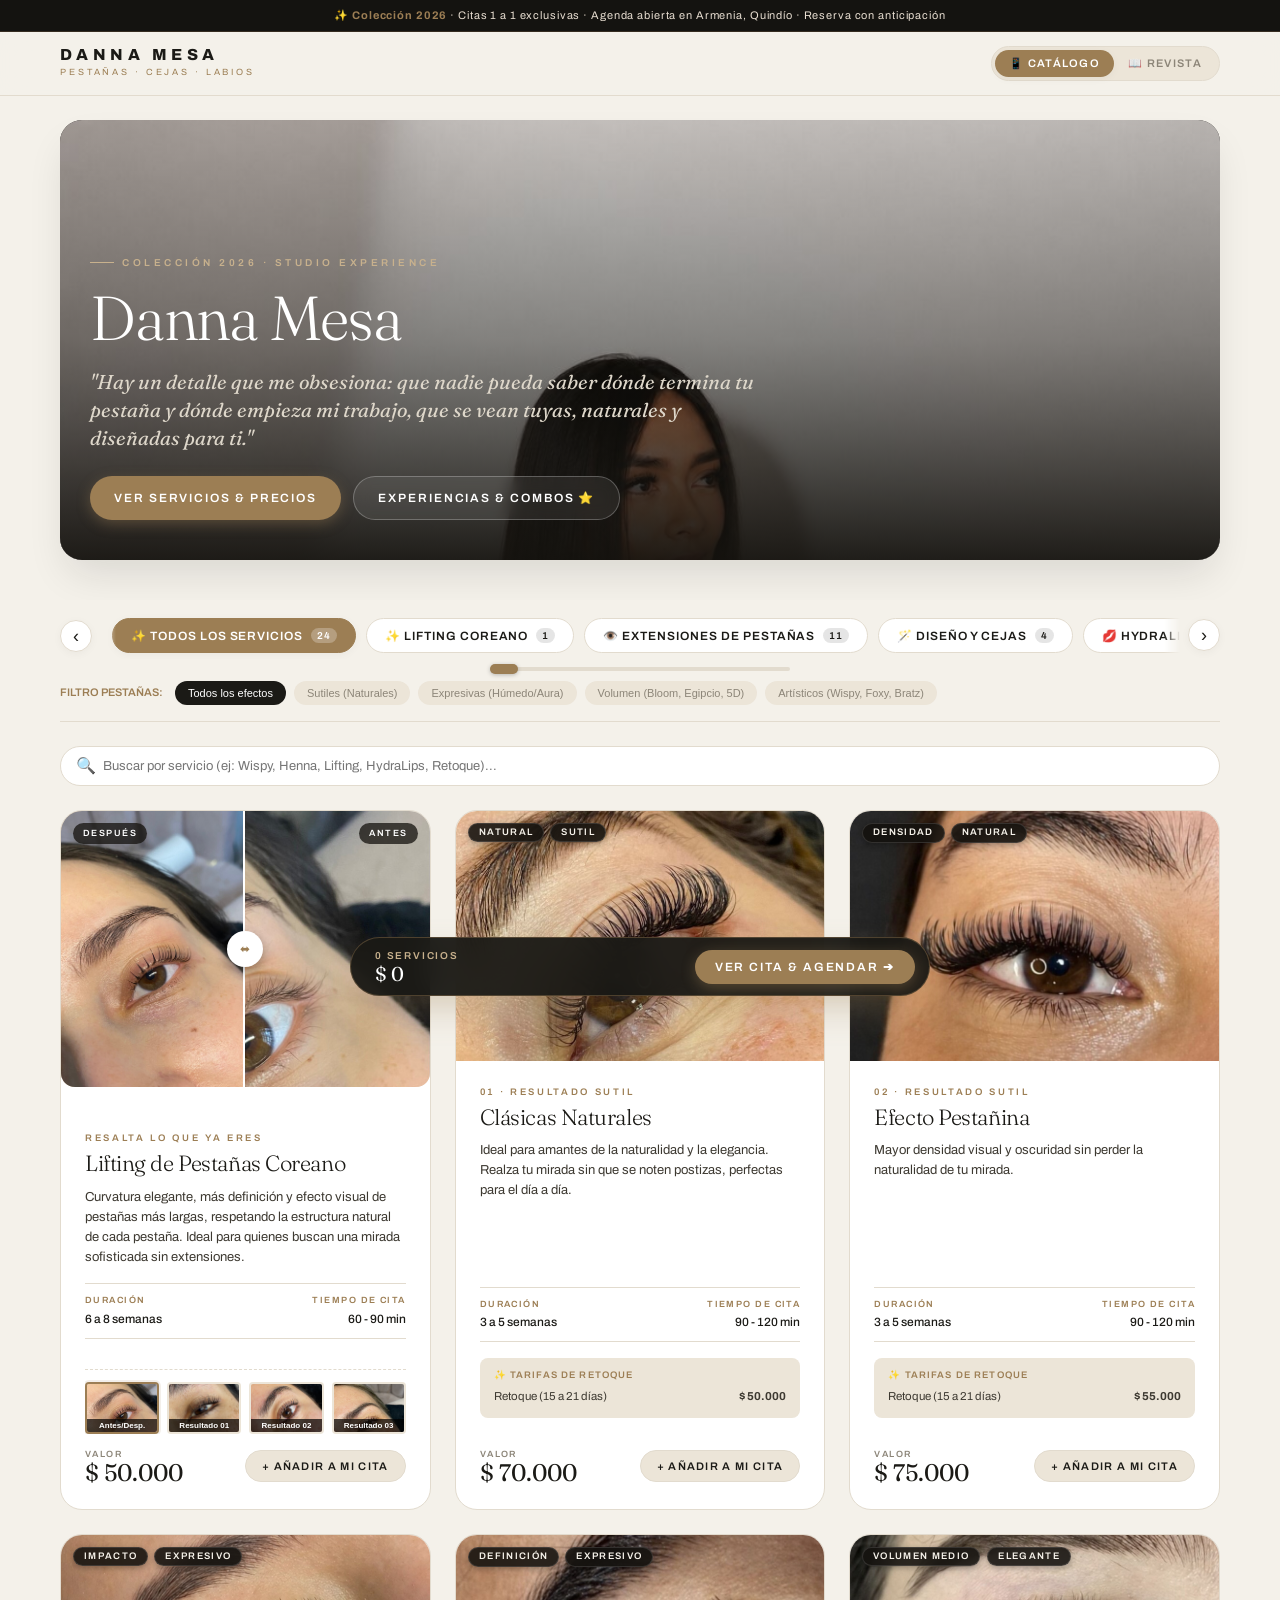
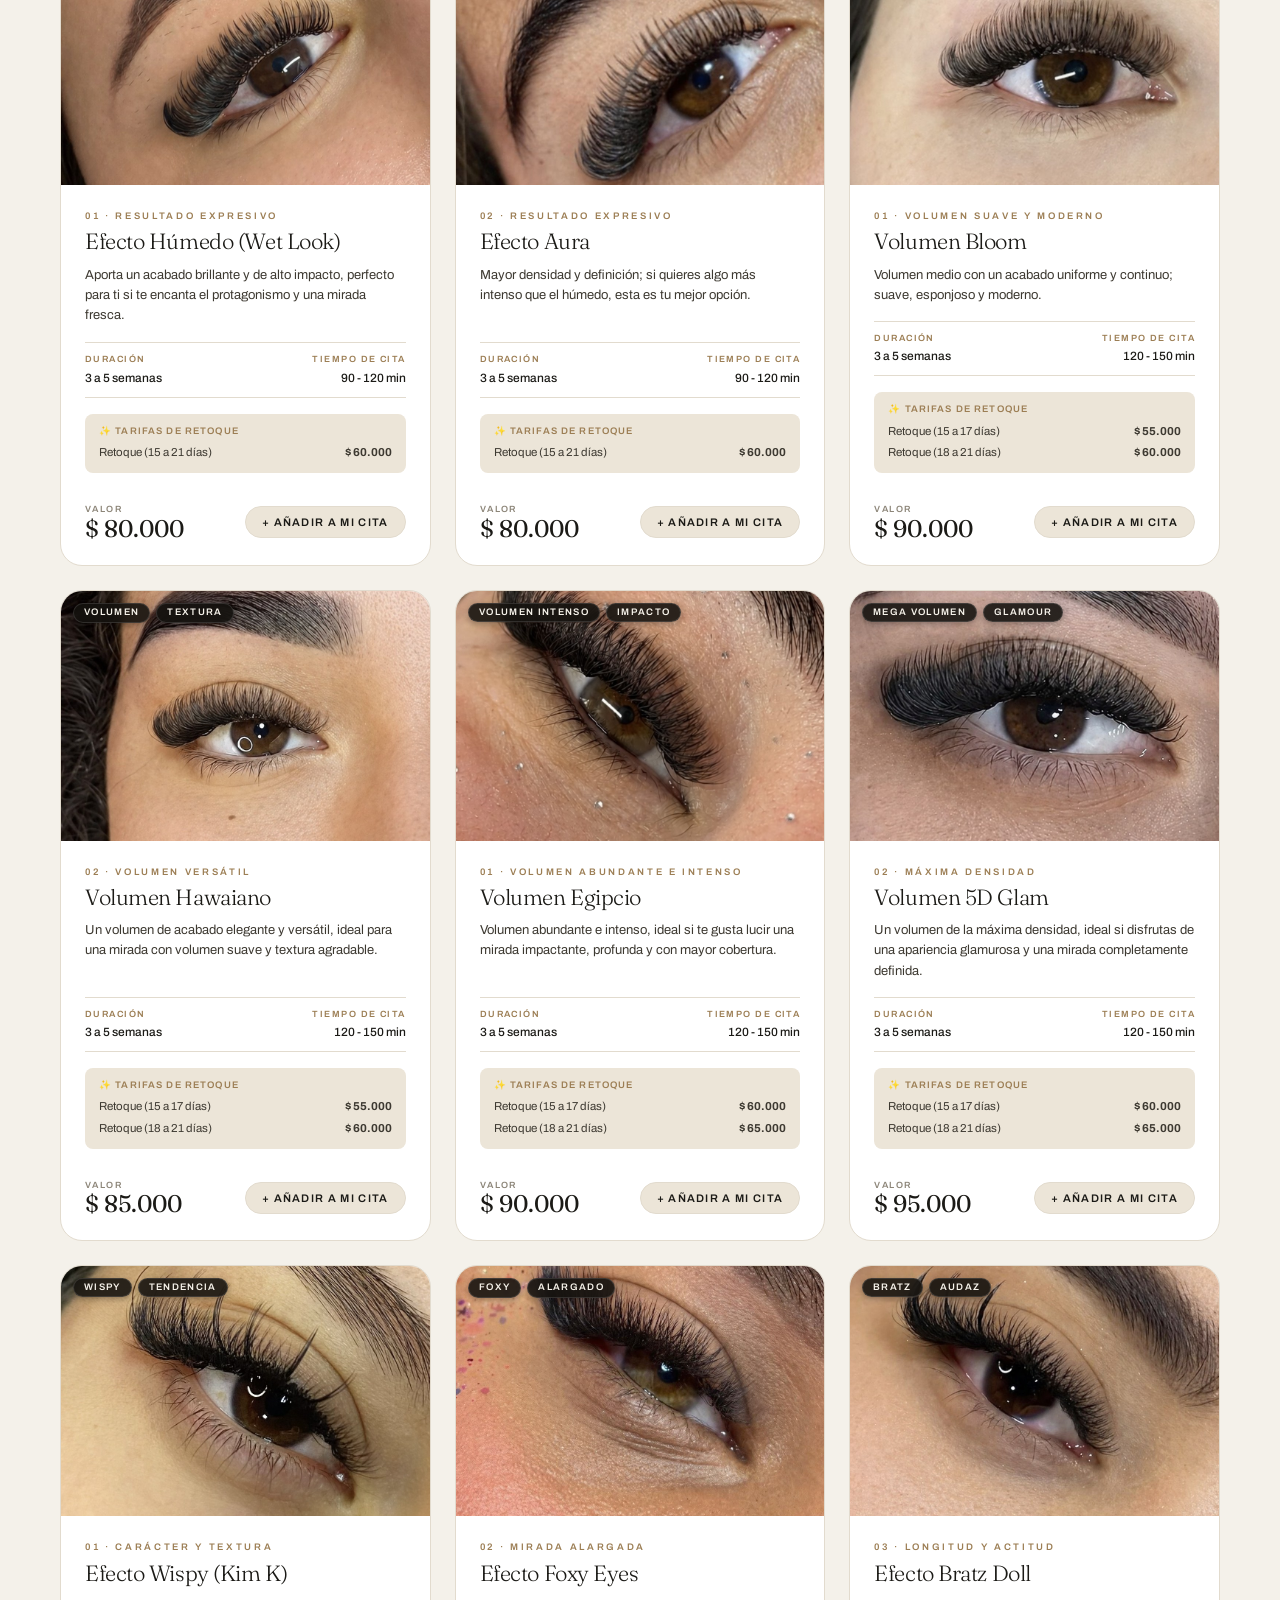
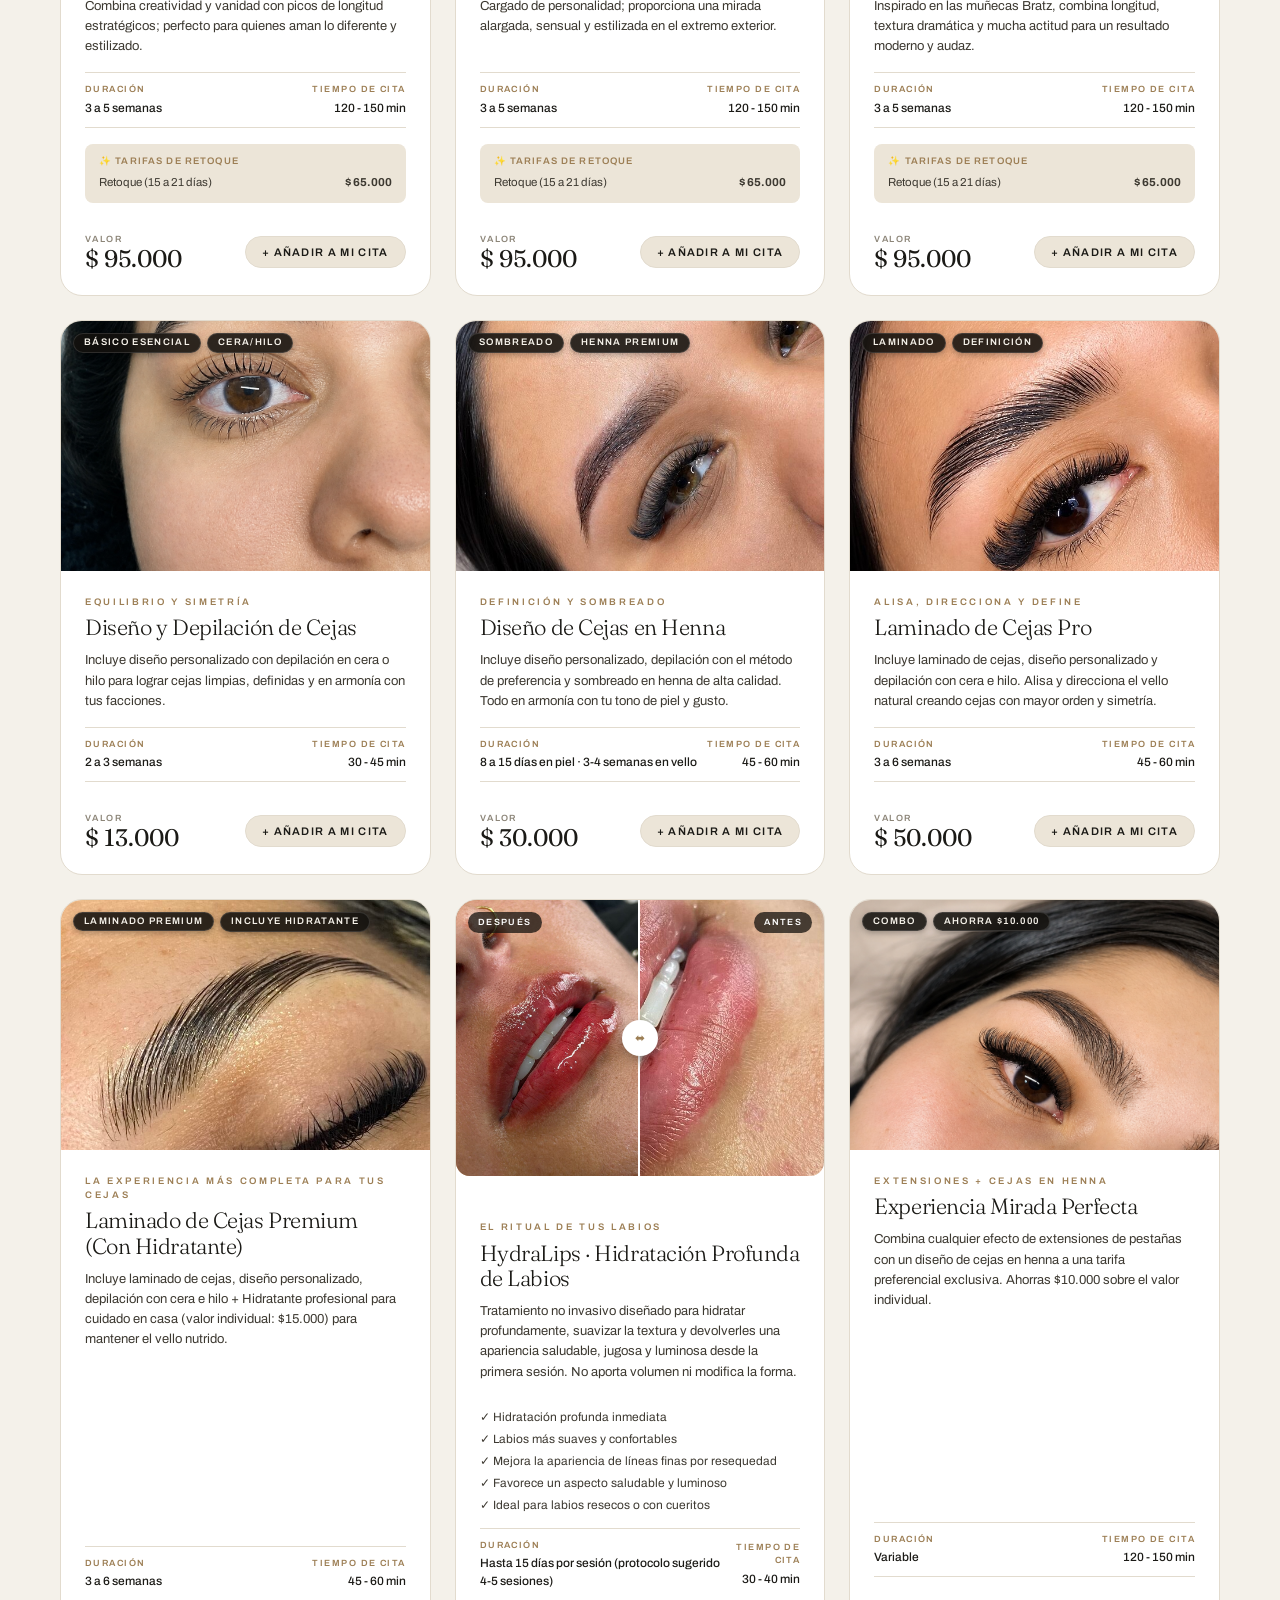
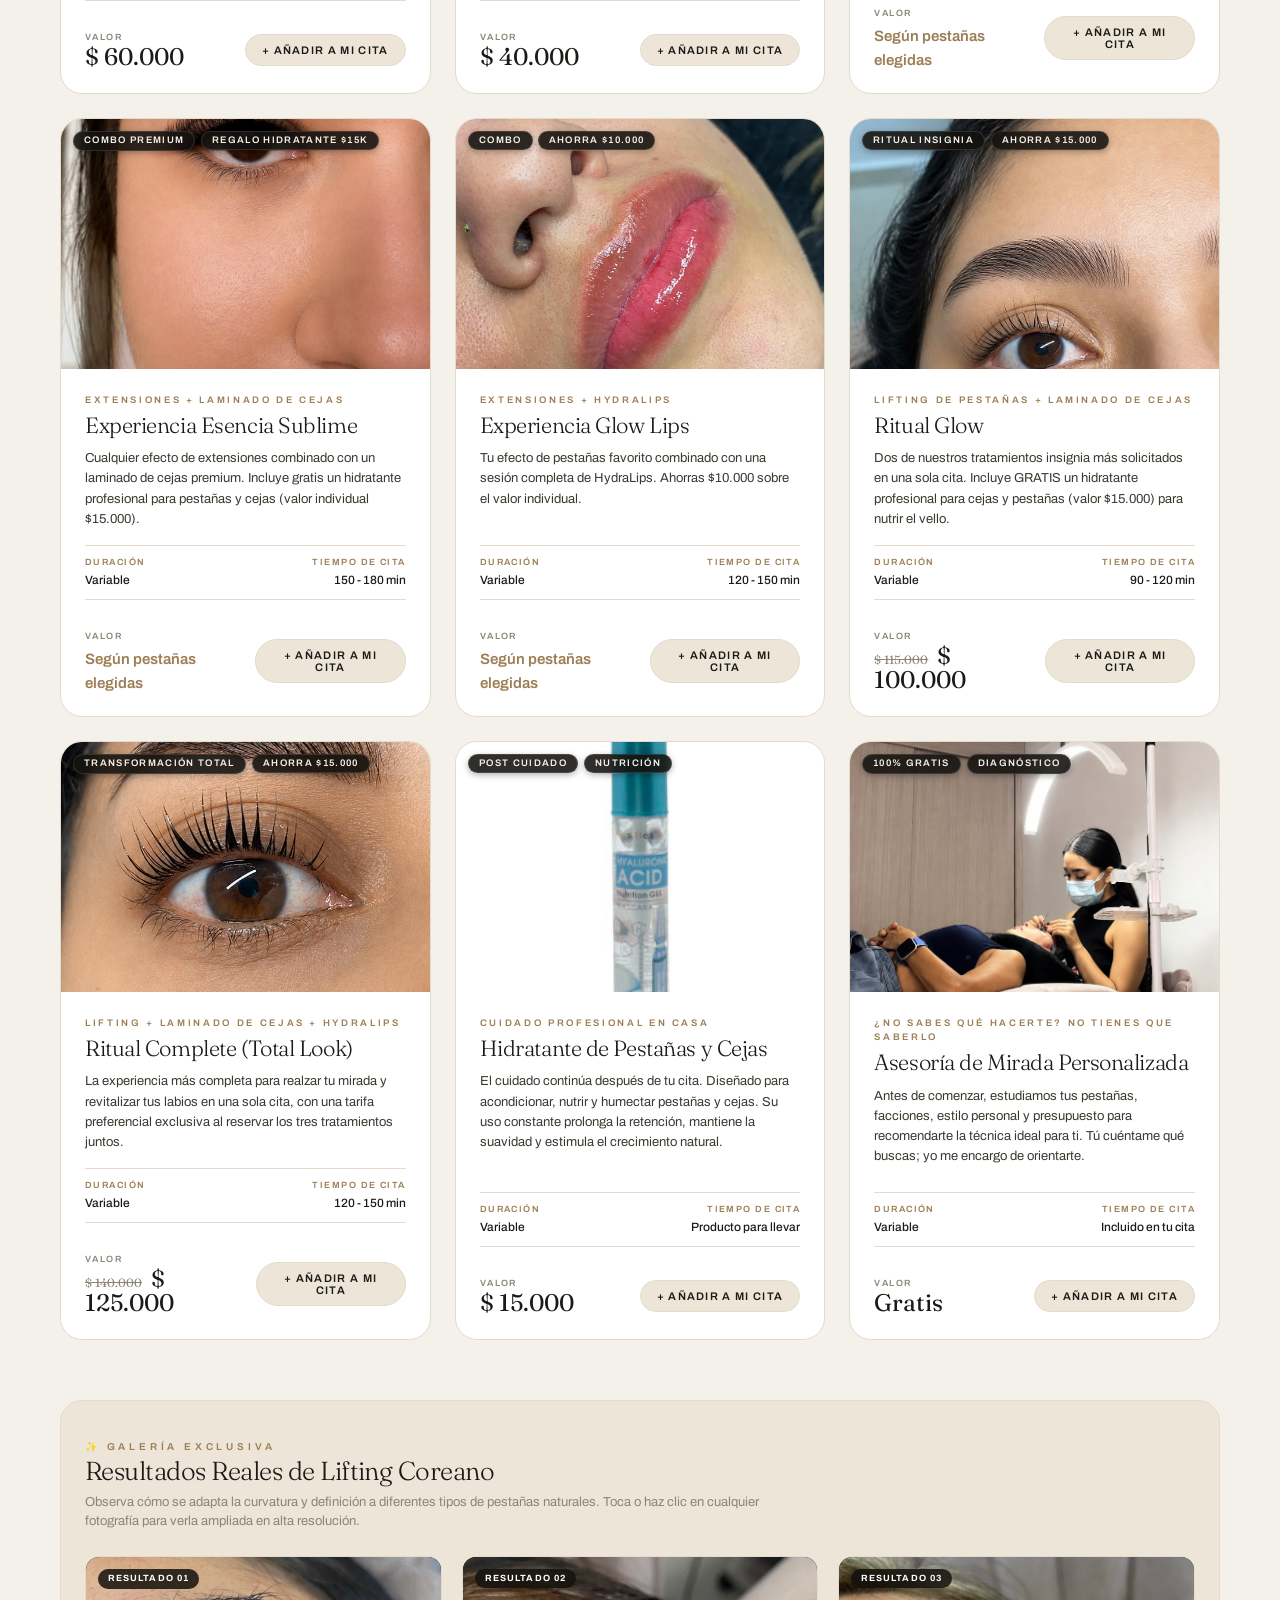
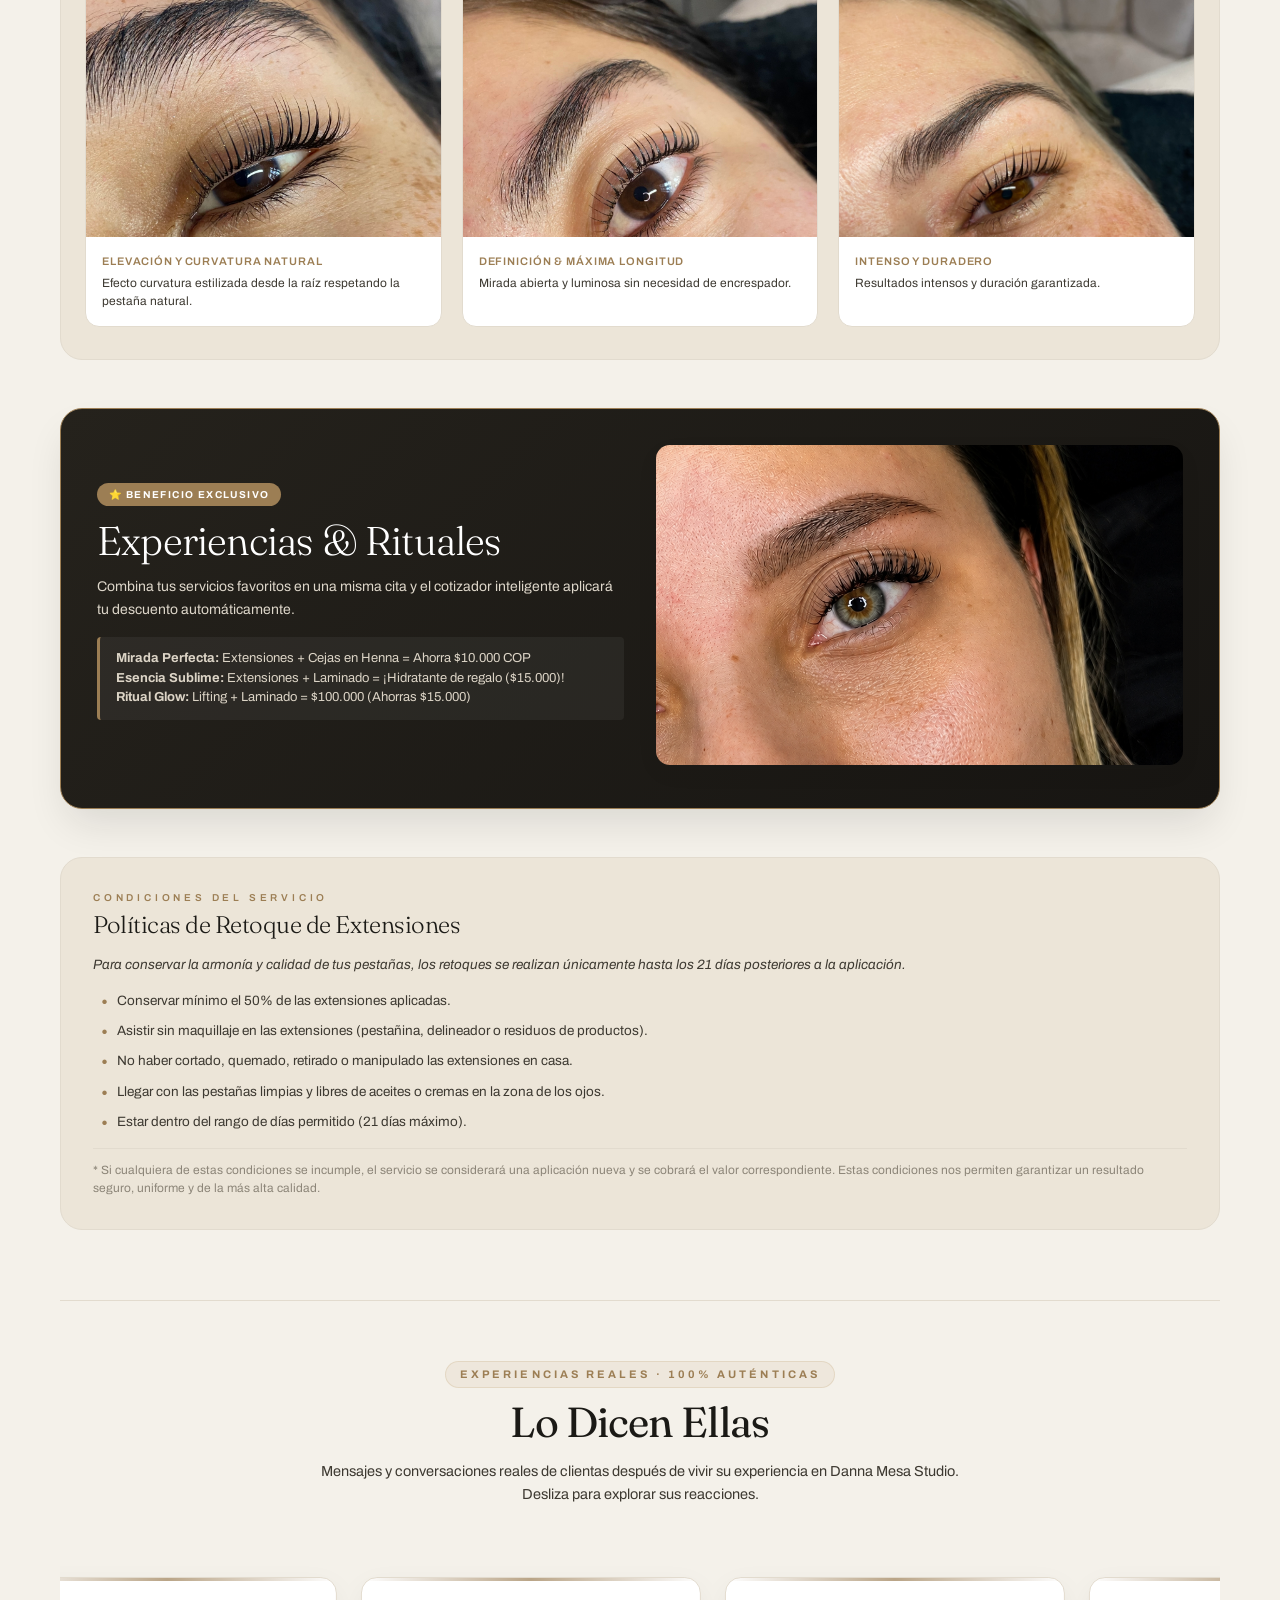
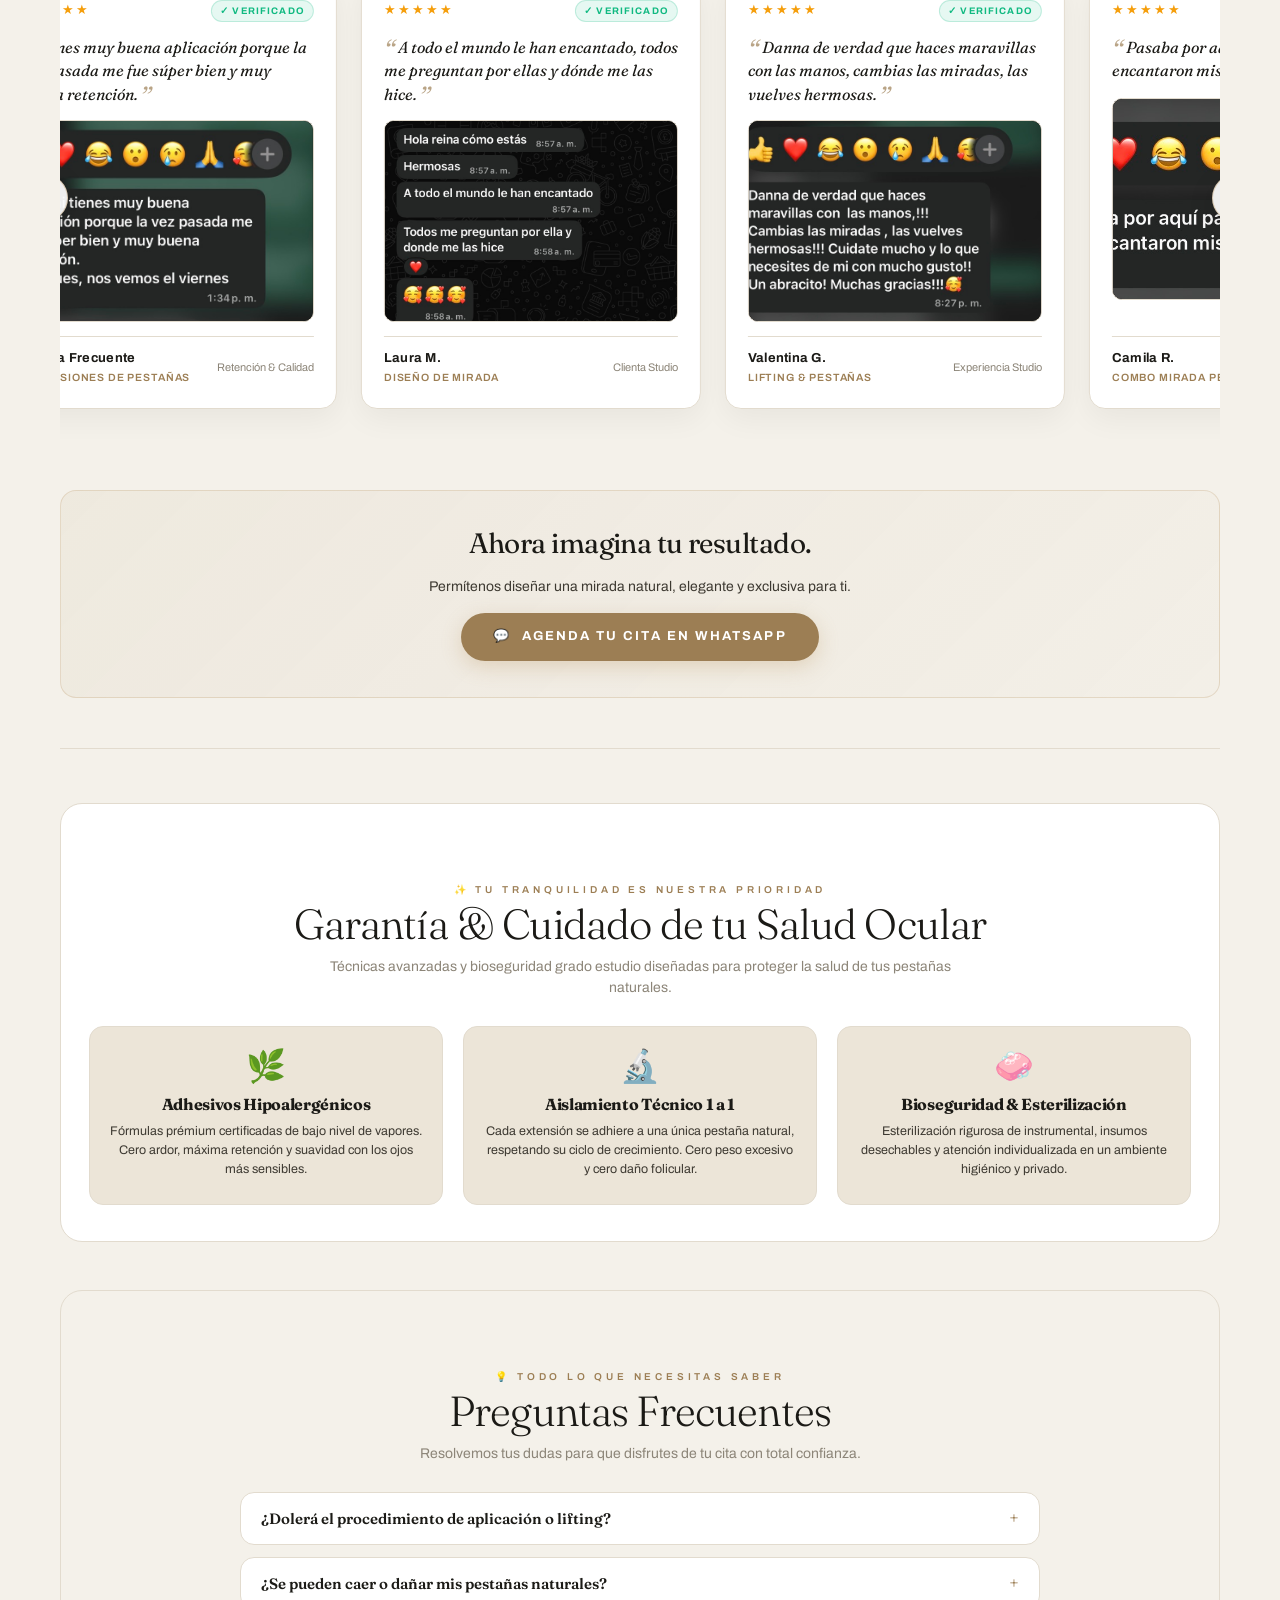
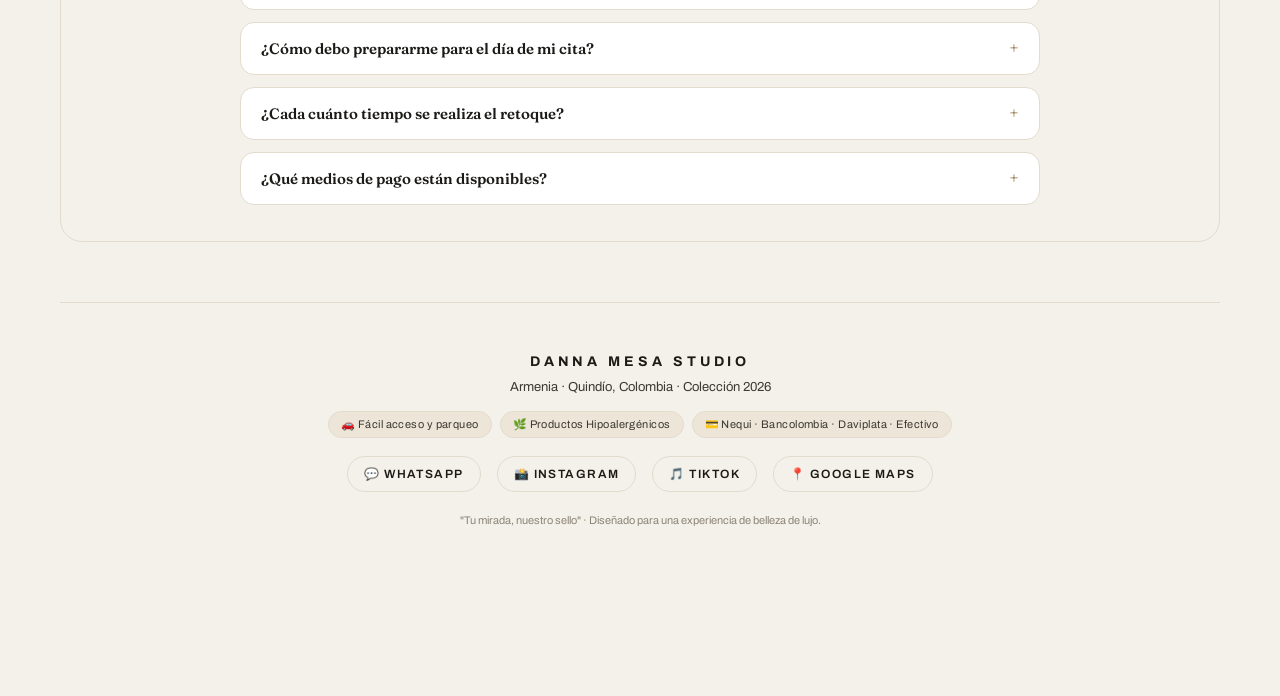
==== commit 0c78e1cd: "fix: solucion definitiva memoria localStorage y optimizacion de imagenes" ====
--- a/index.html
+++ b/index.html
@@ -479,10 +479,10 @@
   <script src="https://www.gstatic.com/firebasejs/10.8.0/firebase-firestore-compat.js"></script>
 
   <!-- Scripts -->
-  <script src="js/data.js?v=24"></script>
-  <script src="js/lookbook.js?v=23"></script>
-  <script src="js/customizer.js?v=23"></script>
-  <script src="js/app.js?v=24"></script>
-  <script src="js/testimonials.js?v=23"></script>
+  <script src="js/data.js?v=25"></script>
+  <script src="js/lookbook.js?v=25"></script>
+  <script src="js/customizer.js?v=25"></script>
+  <script src="js/app.js?v=25"></script>
+  <script src="js/testimonials.js?v=25"></script>
 </body>
 </html>
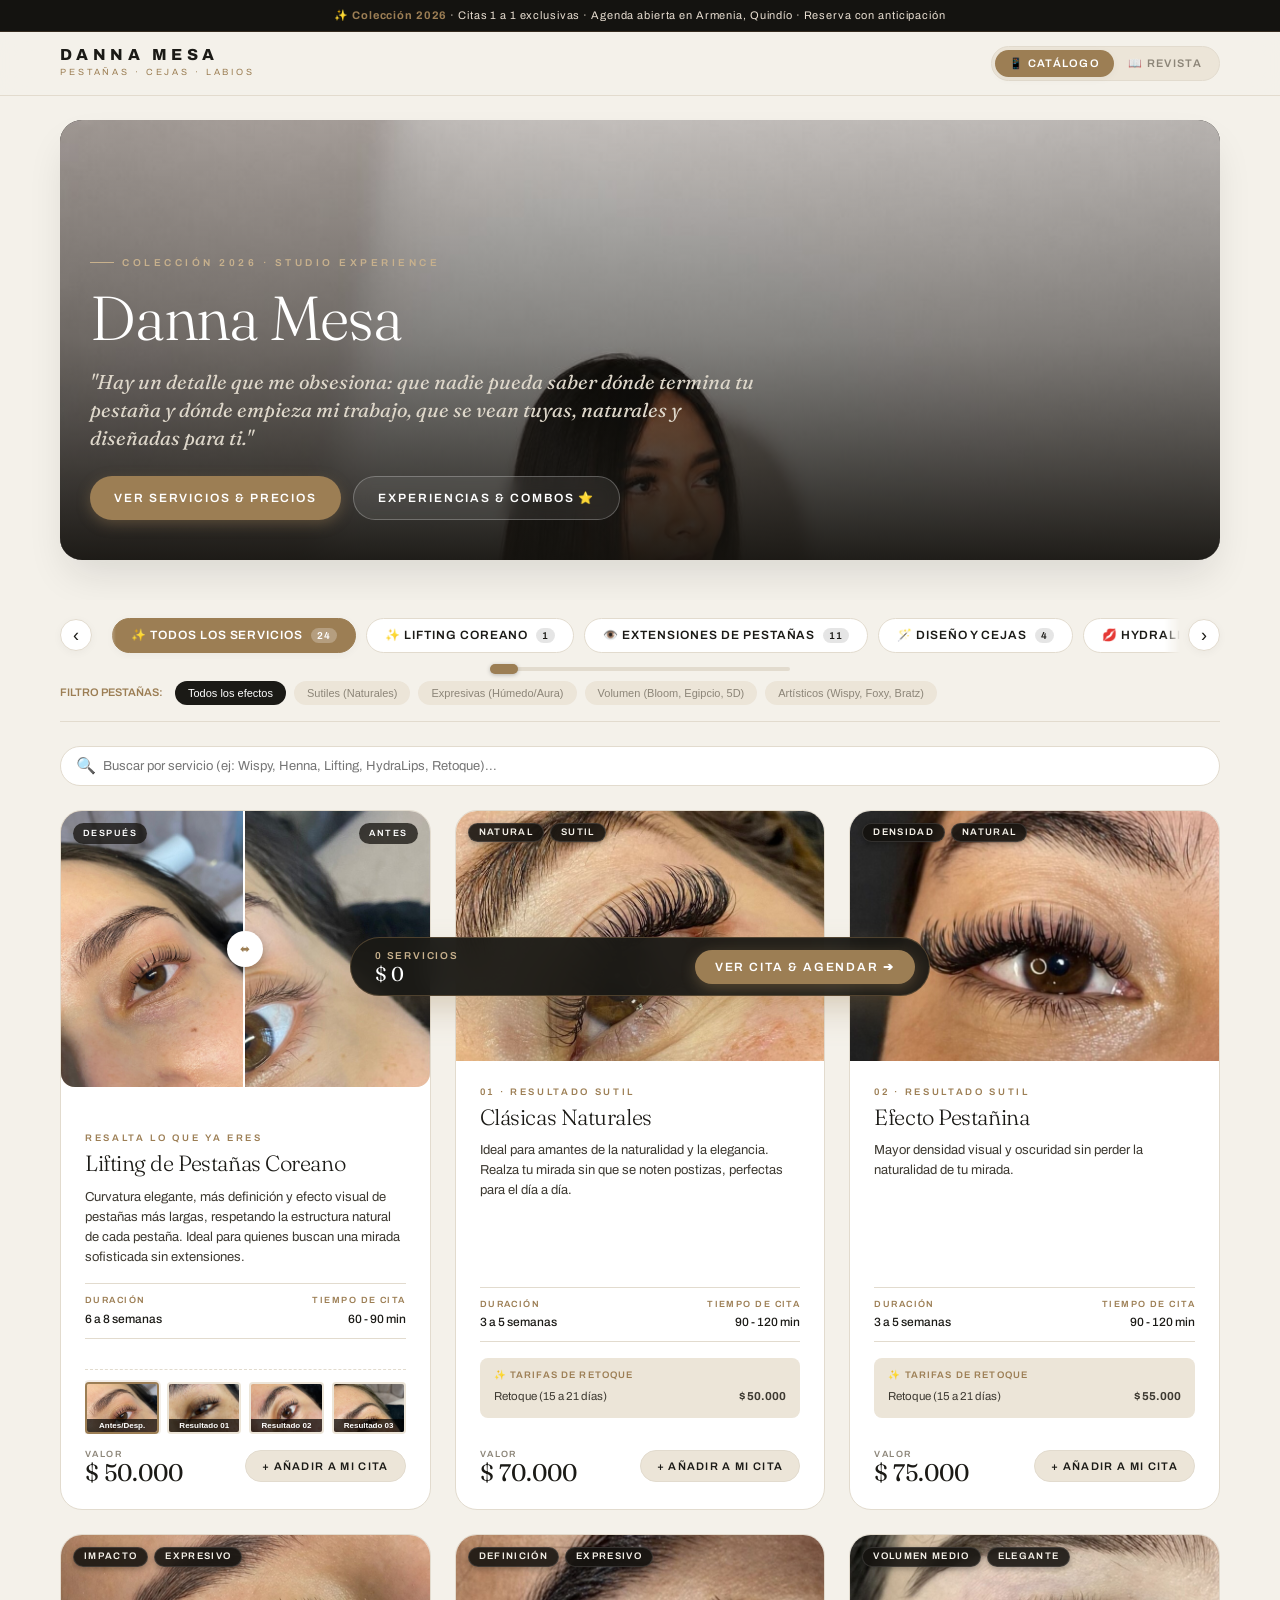
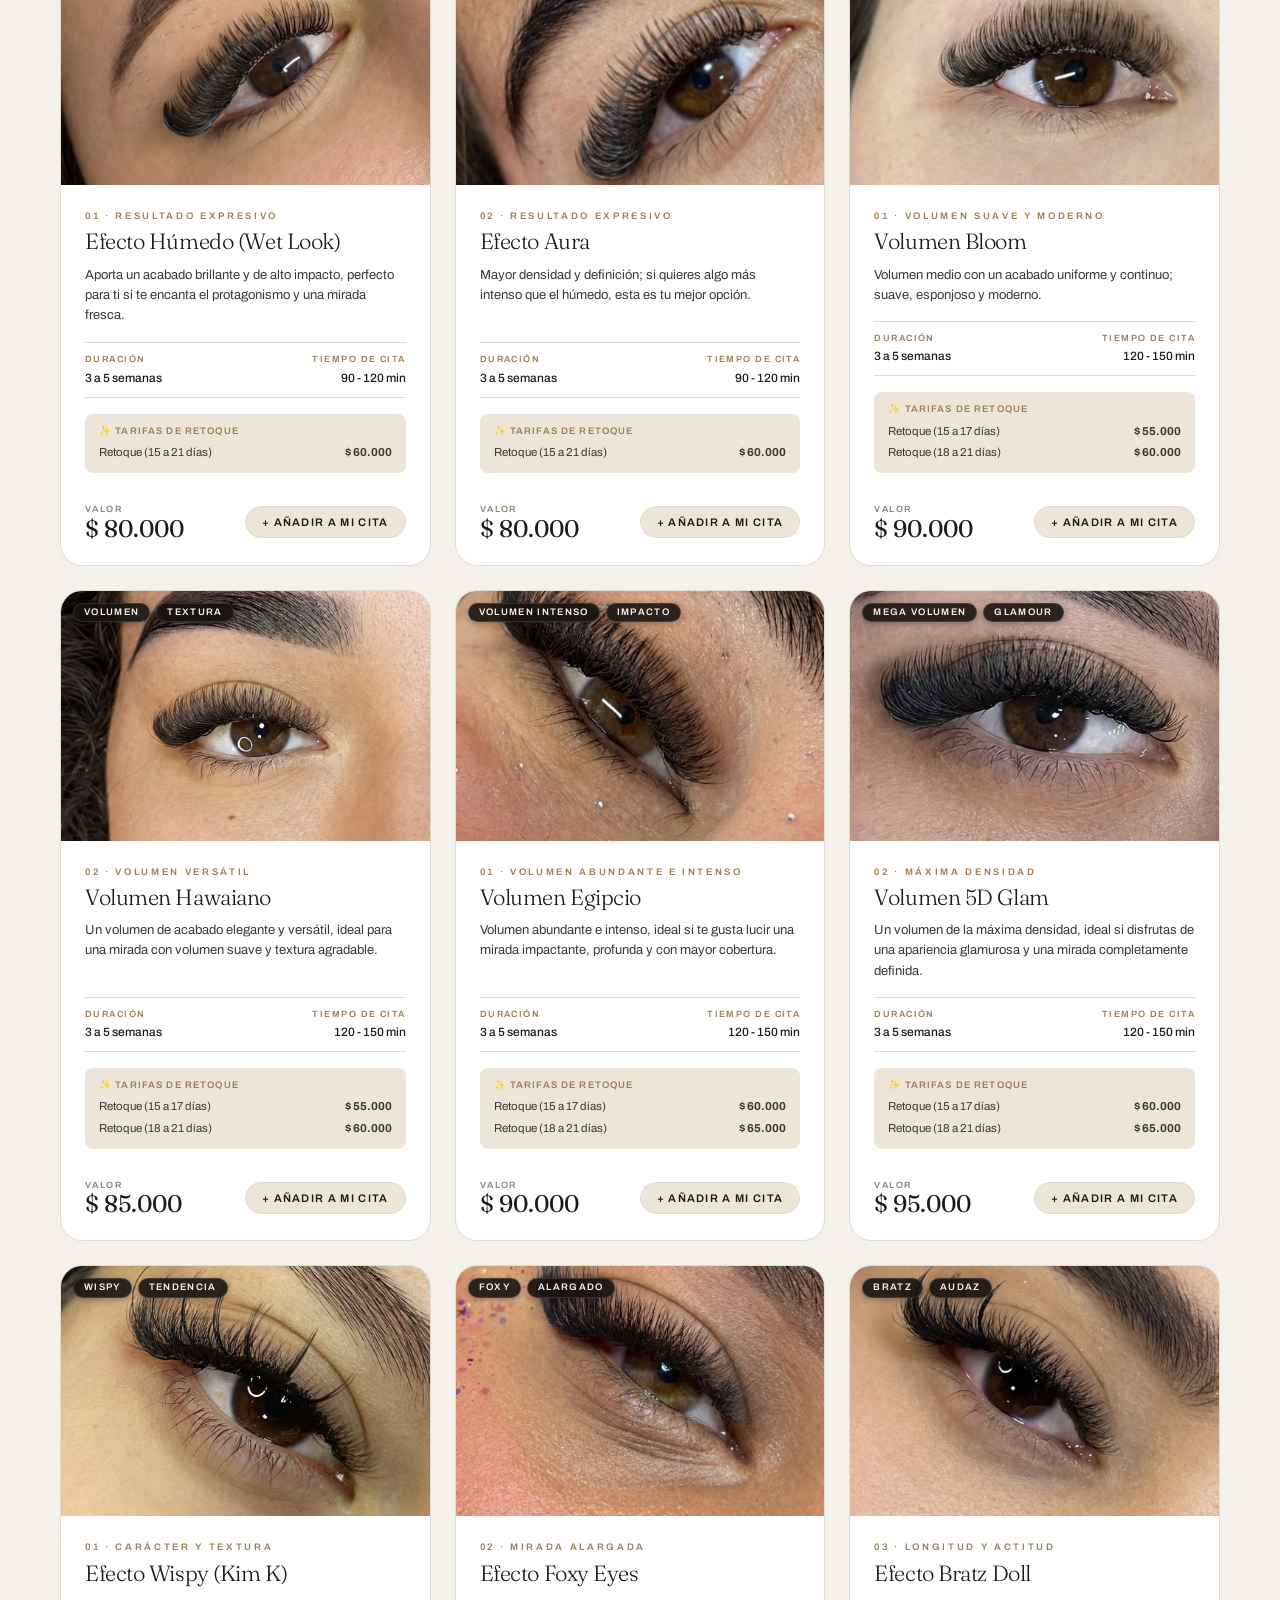
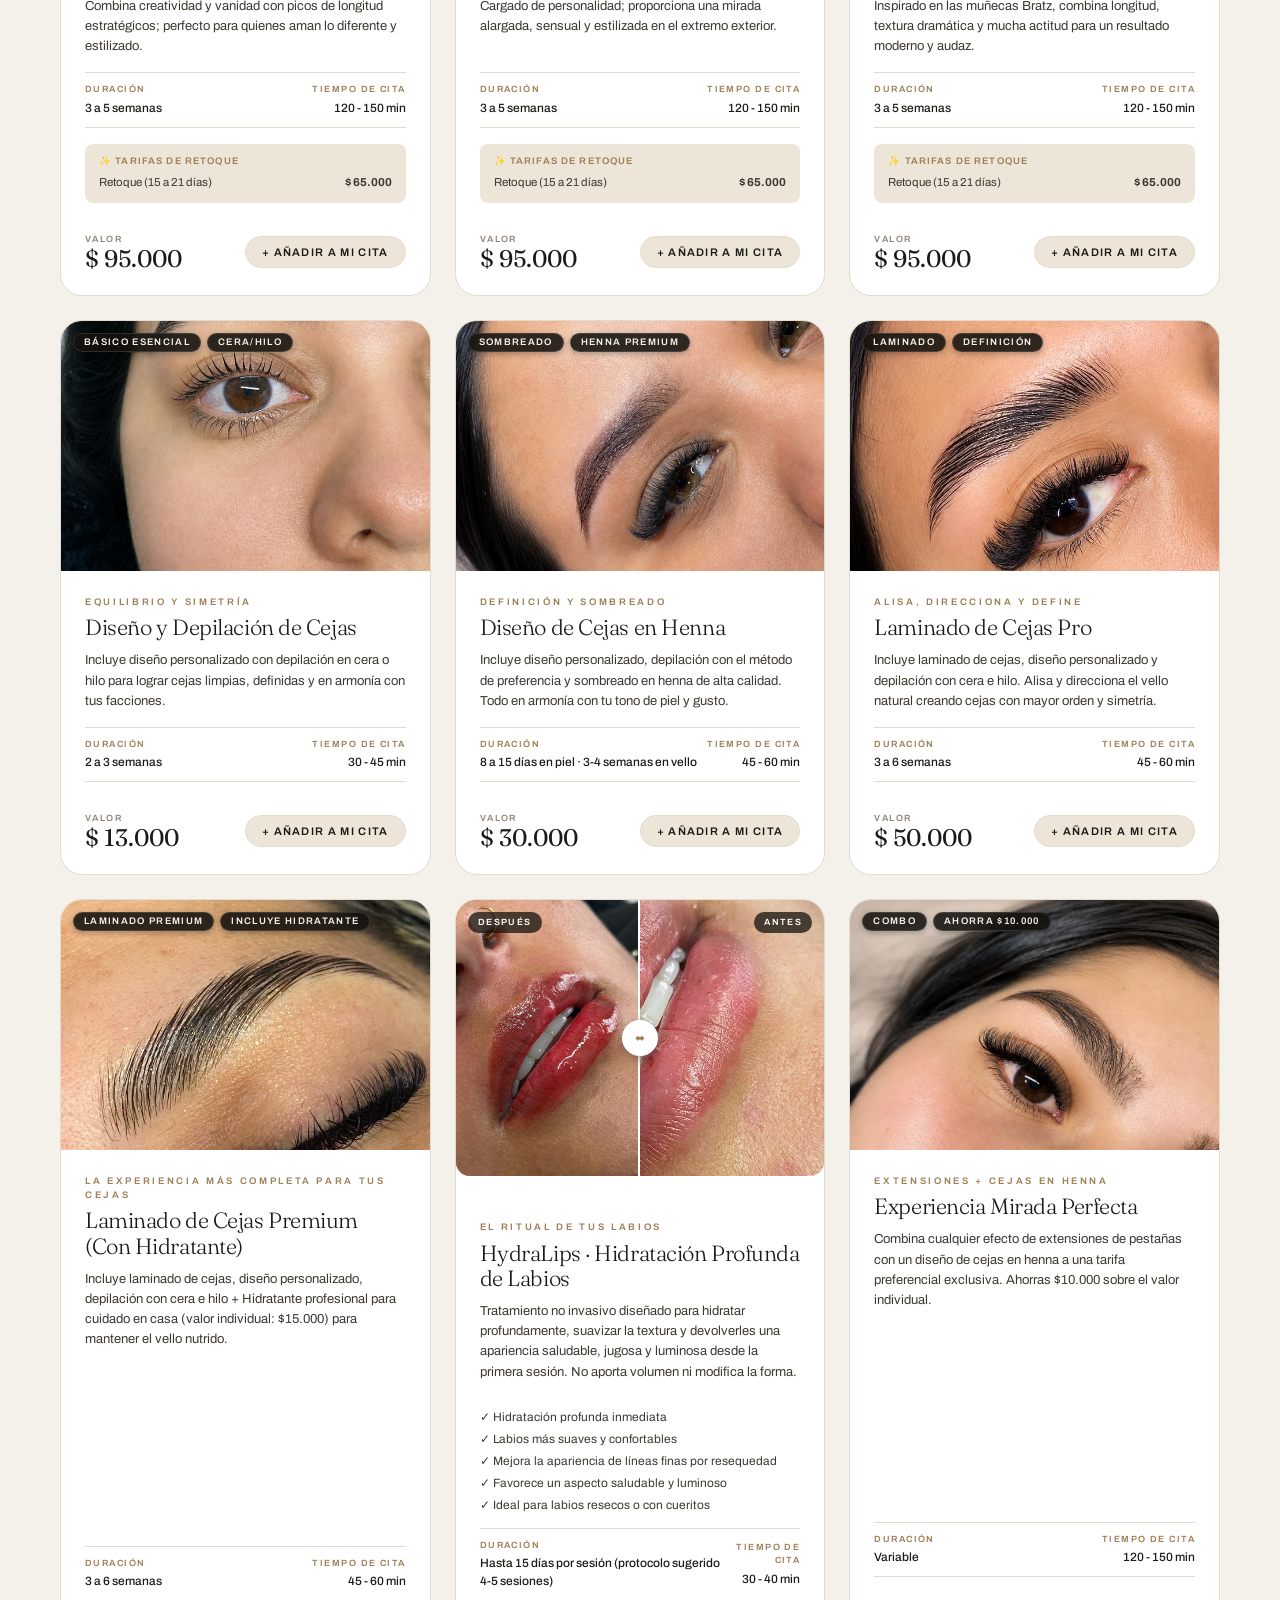
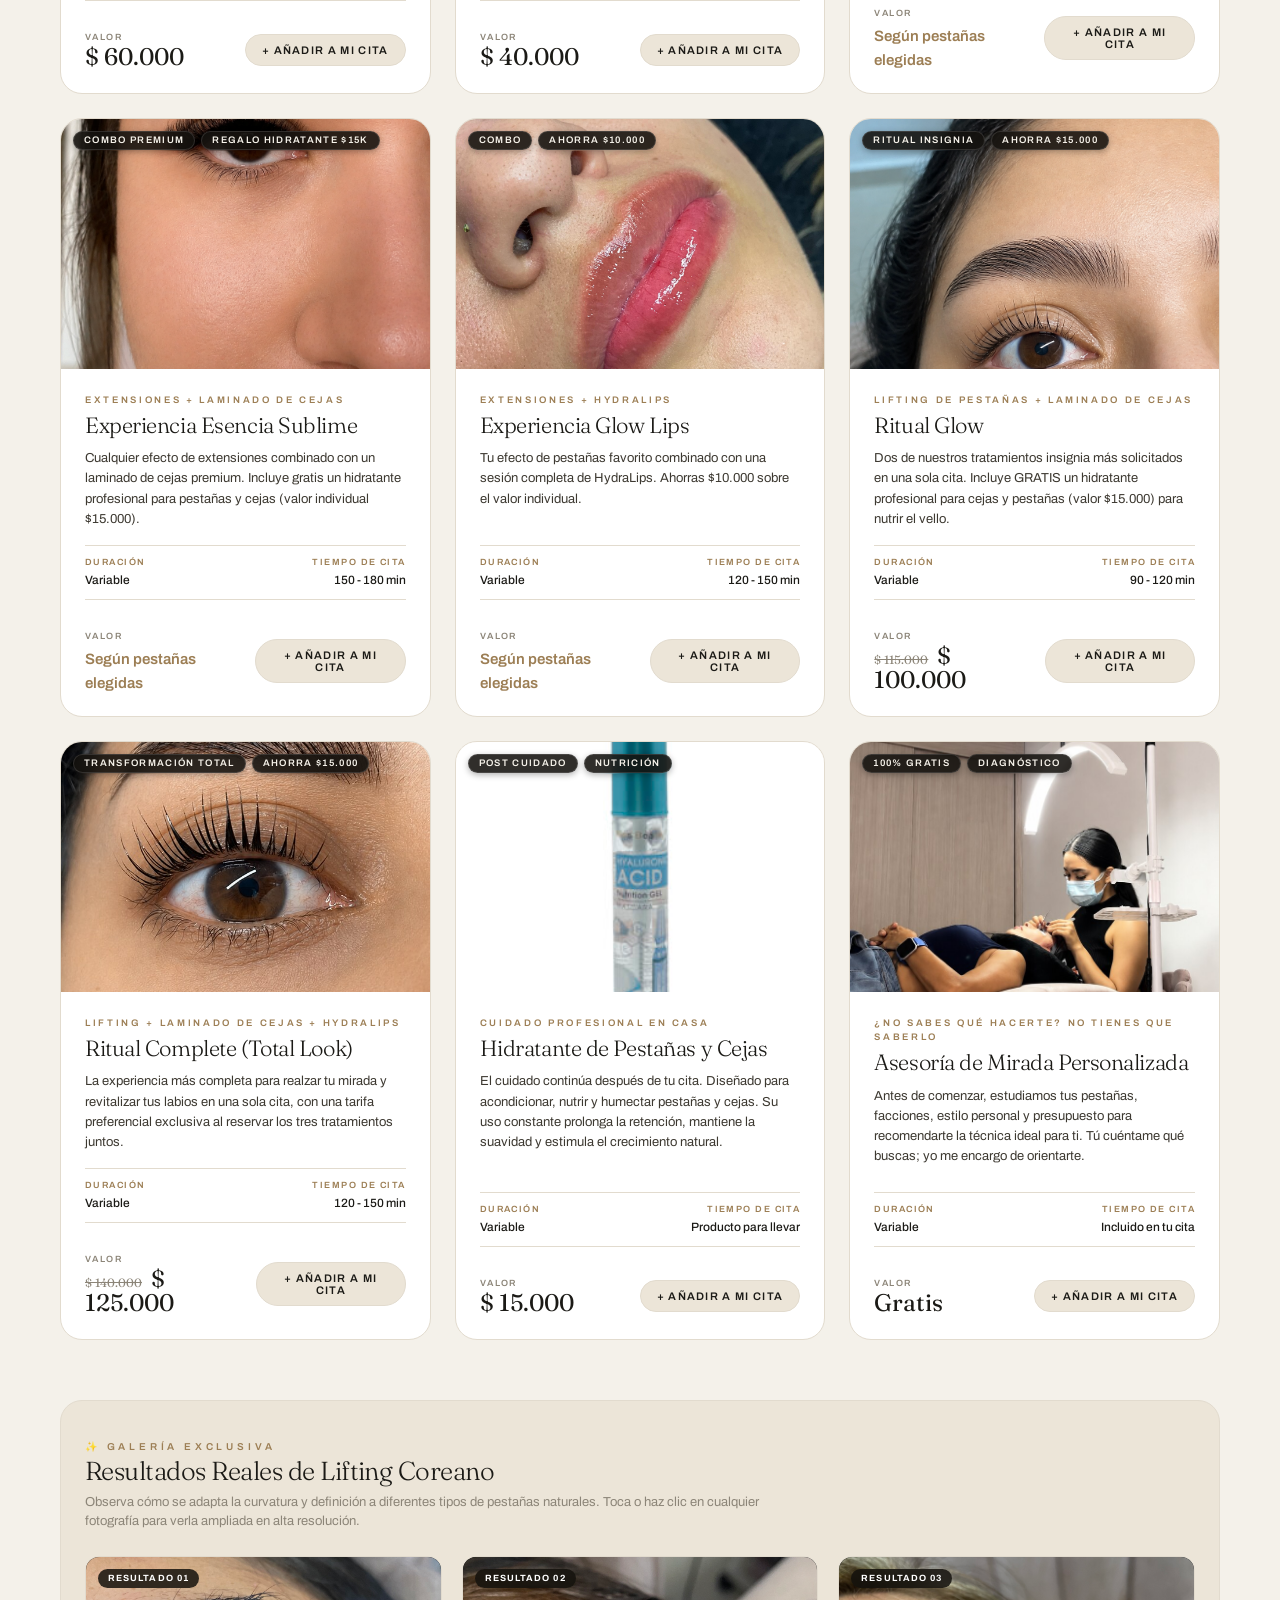
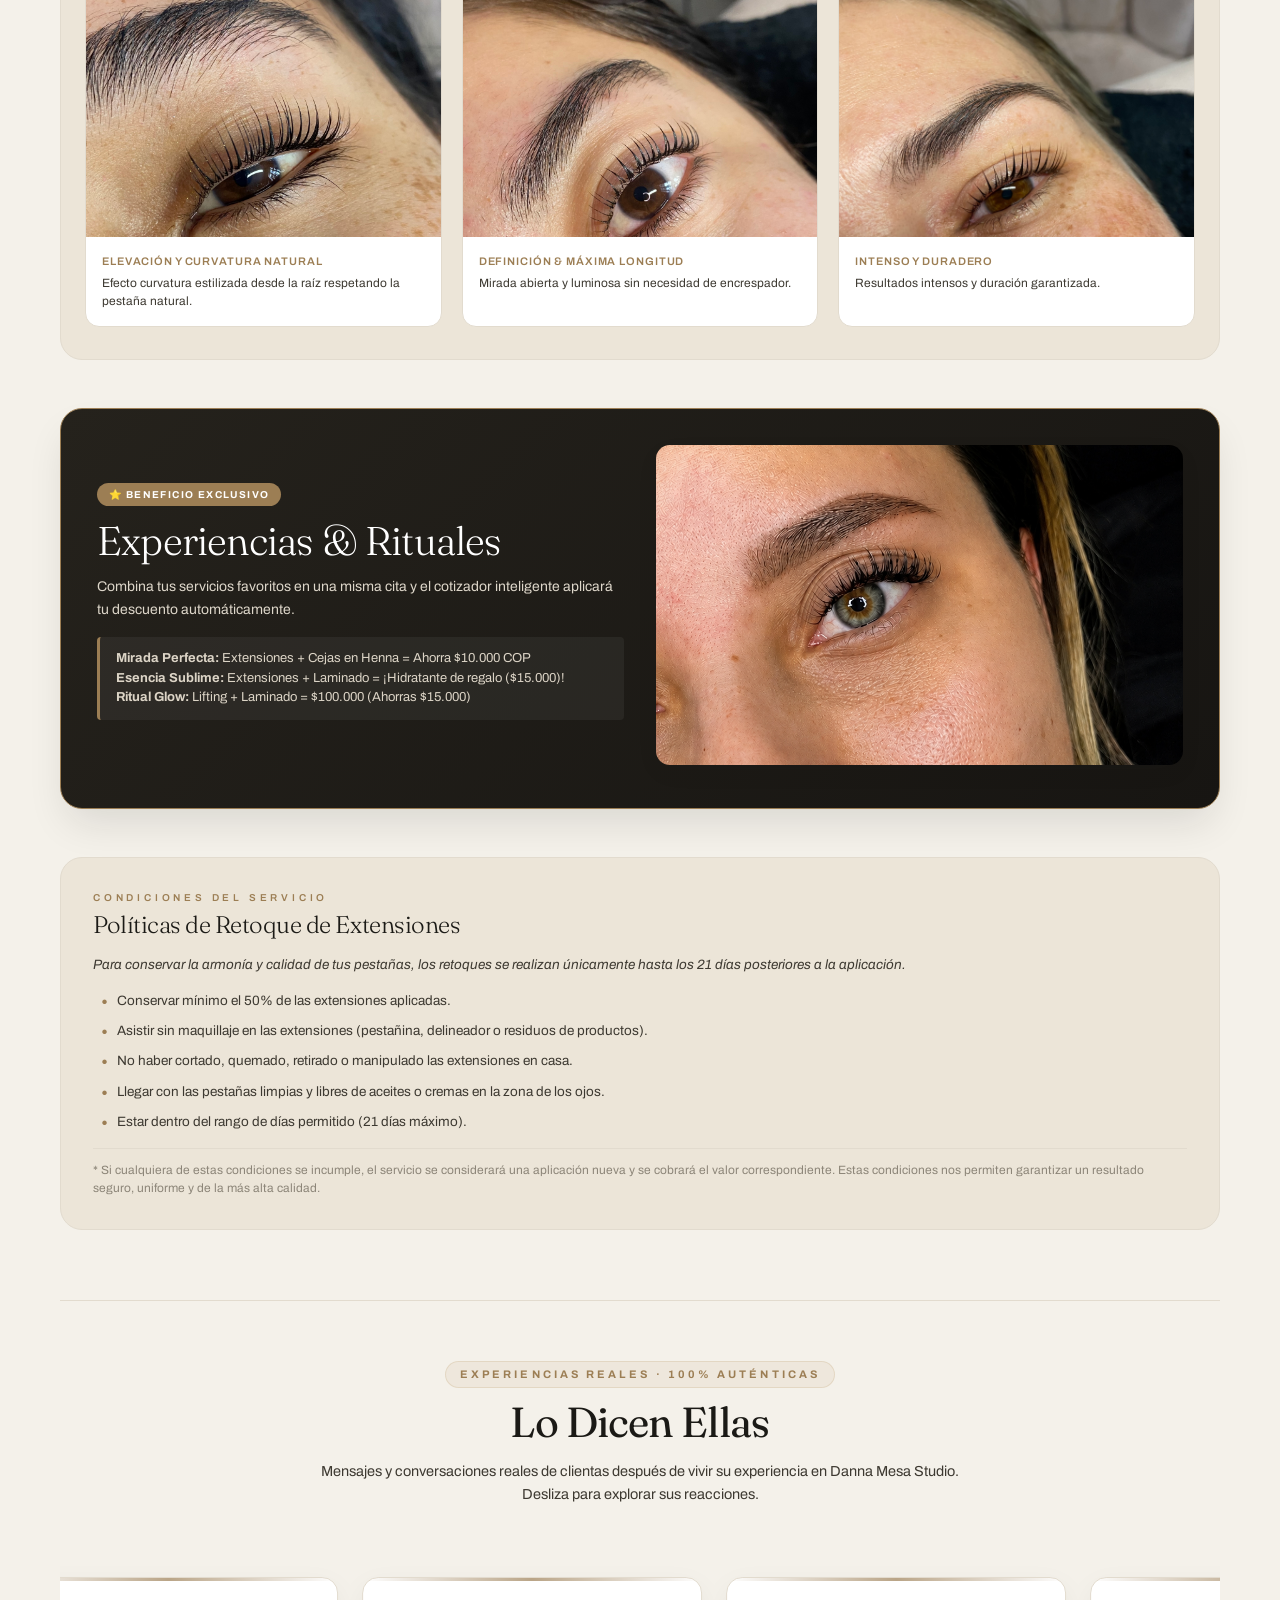
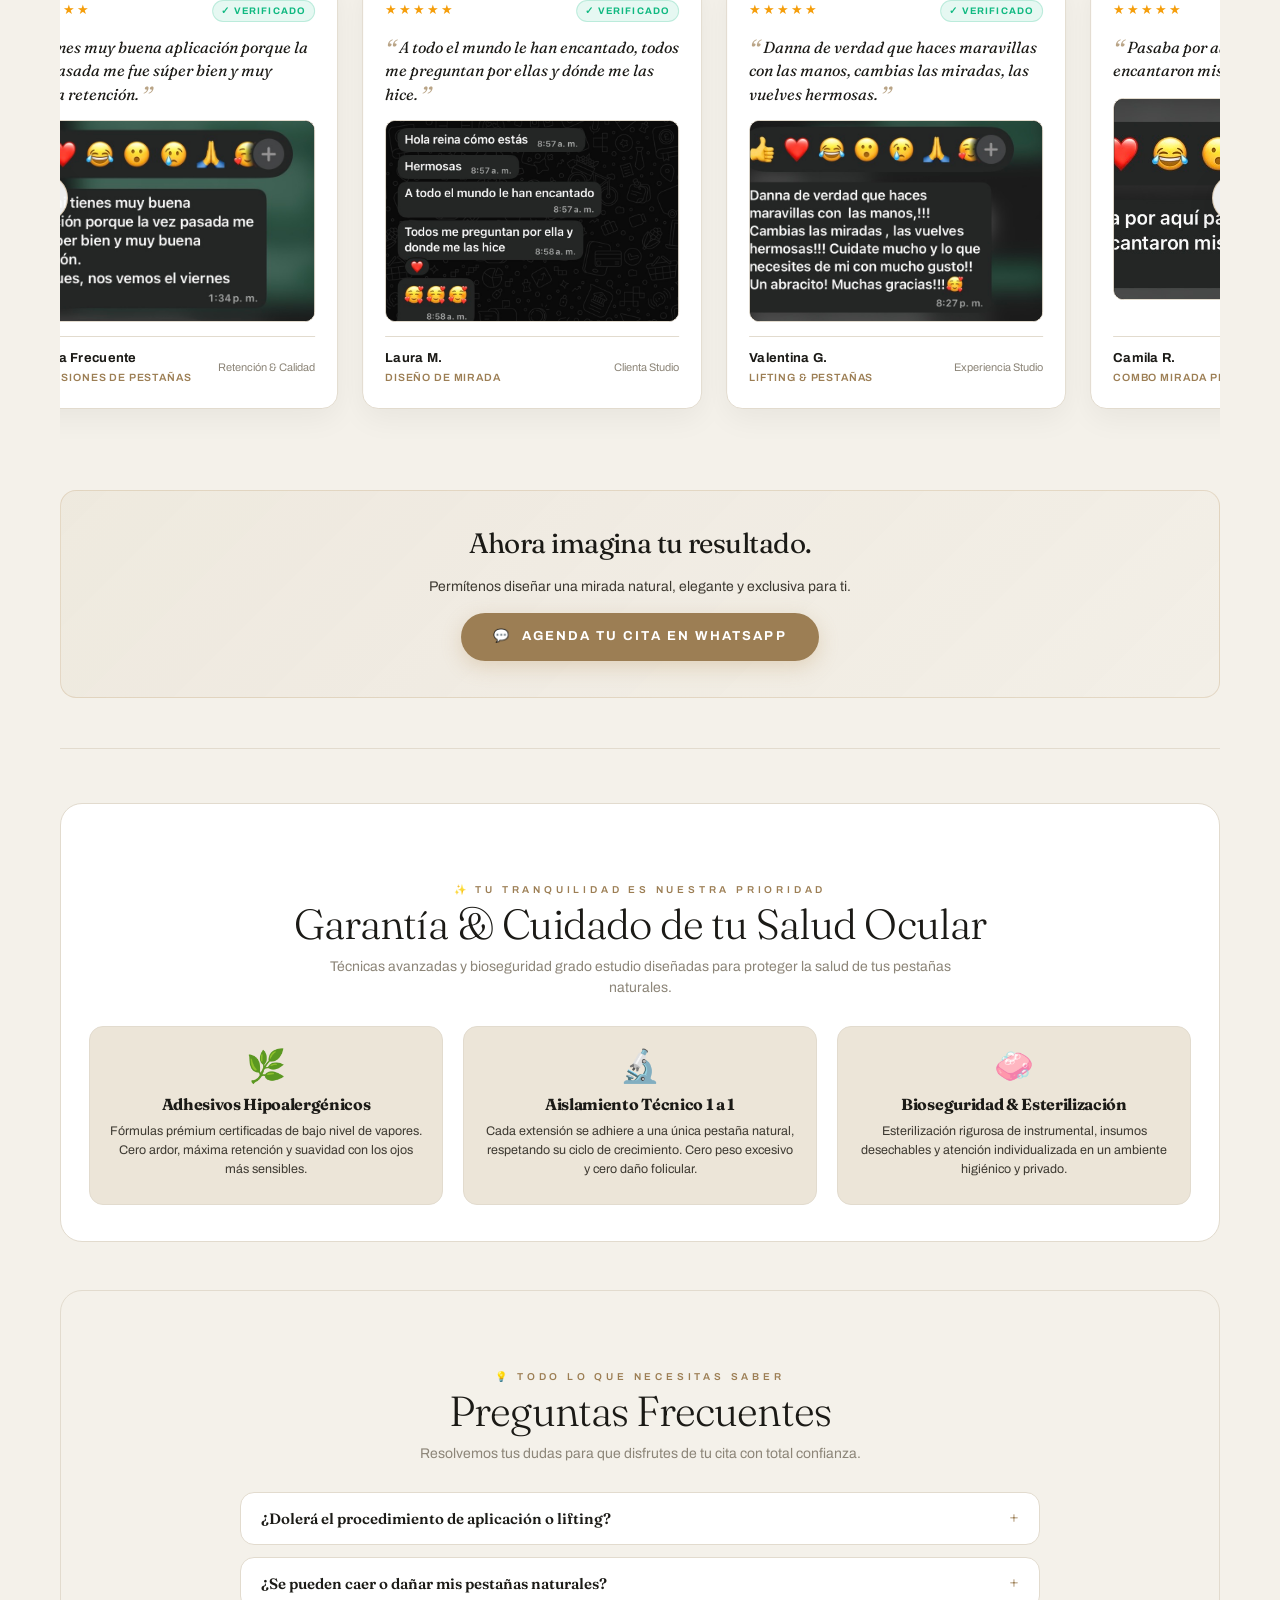
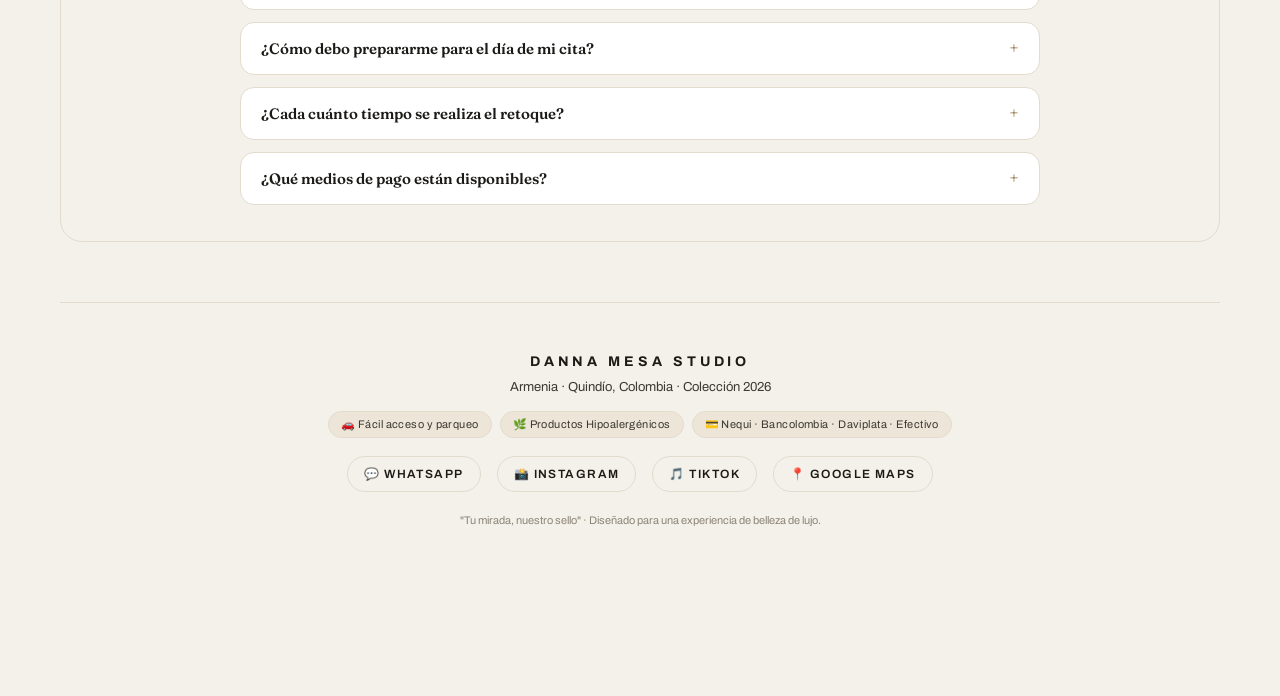
==== commit 01cc619d: "fix: restauracion inteligente de imagenes y proteccion contra fotos rotas." ====
--- a/index.html
+++ b/index.html
@@ -479,10 +479,10 @@
   <script src="https://www.gstatic.com/firebasejs/10.8.0/firebase-firestore-compat.js"></script>
 
   <!-- Scripts -->
-  <script src="js/data.js?v=25"></script>
-  <script src="js/lookbook.js?v=25"></script>
-  <script src="js/customizer.js?v=25"></script>
-  <script src="js/app.js?v=25"></script>
-  <script src="js/testimonials.js?v=25"></script>
+  <script src="js/data.js?v=26"></script>
+  <script src="js/lookbook.js?v=26"></script>
+  <script src="js/customizer.js?v=26"></script>
+  <script src="js/app.js?v=26"></script>
+  <script src="js/testimonials.js?v=26"></script>
 </body>
 </html>
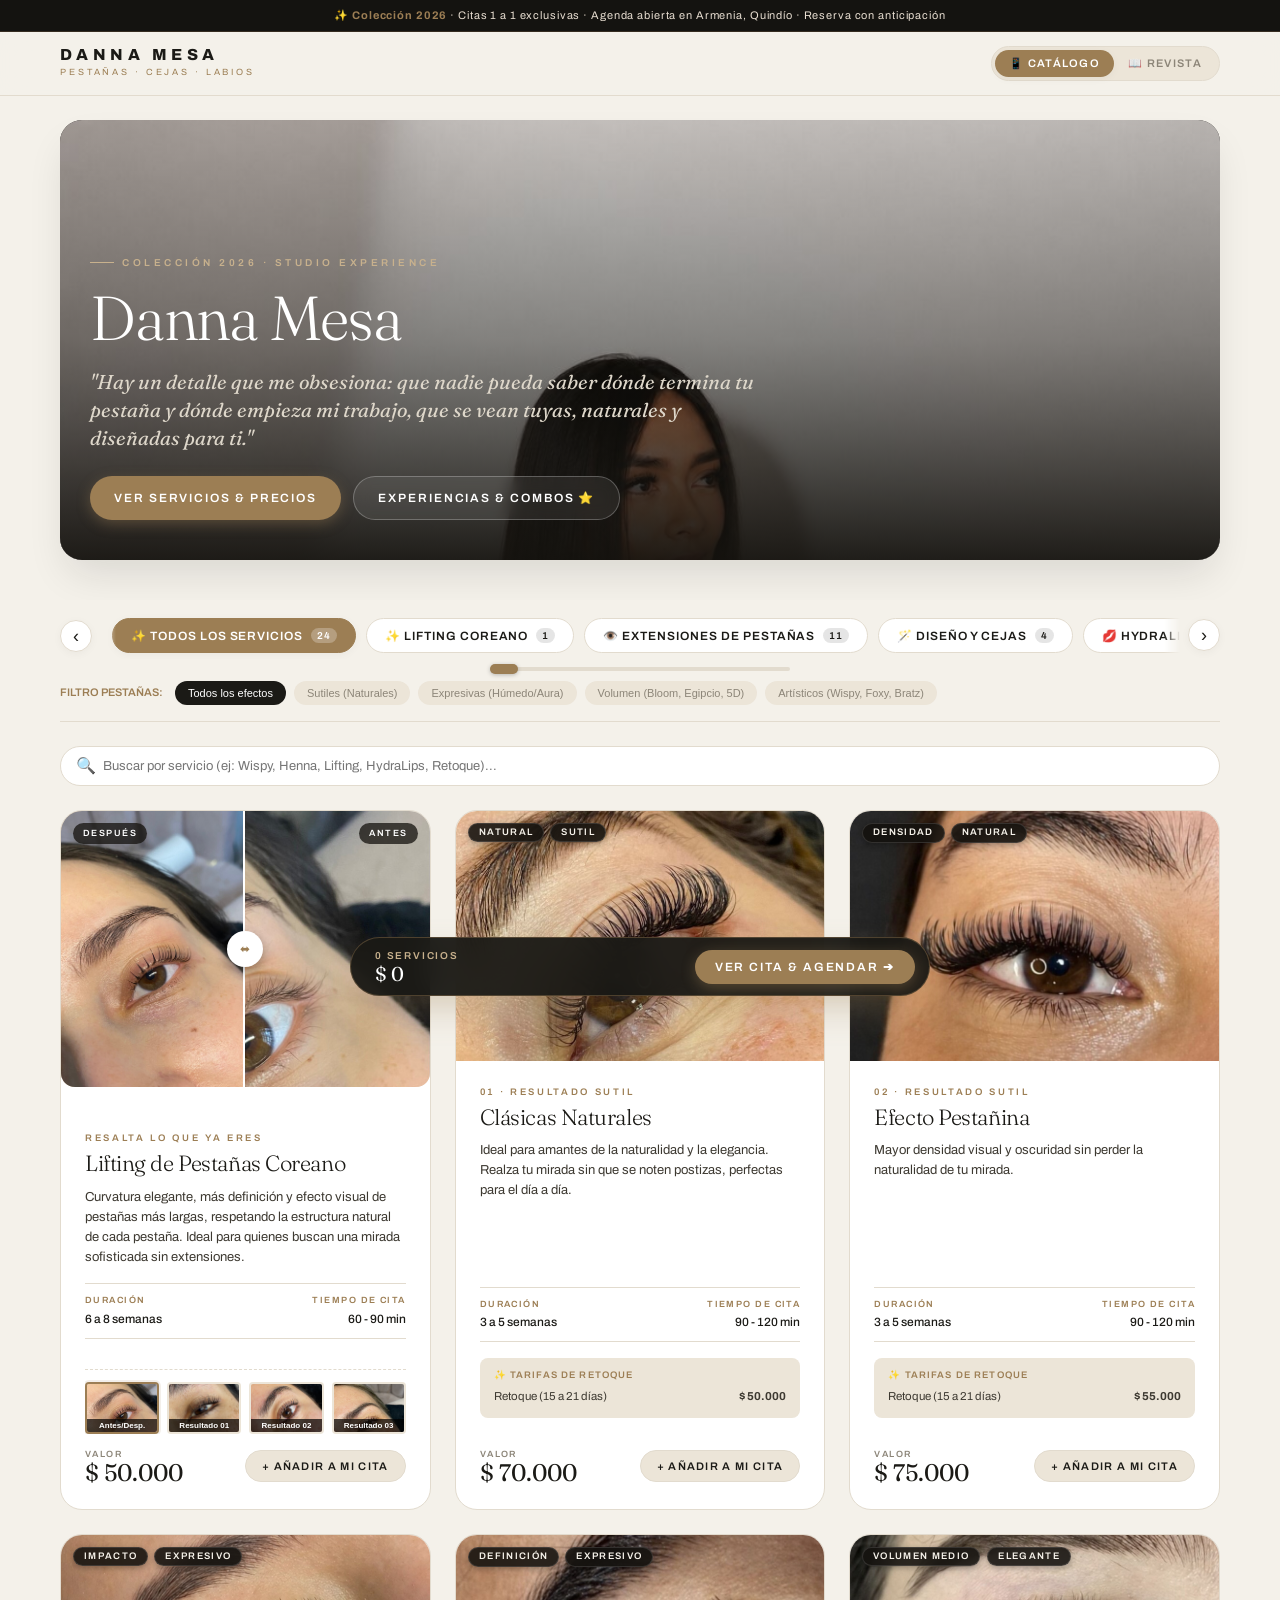
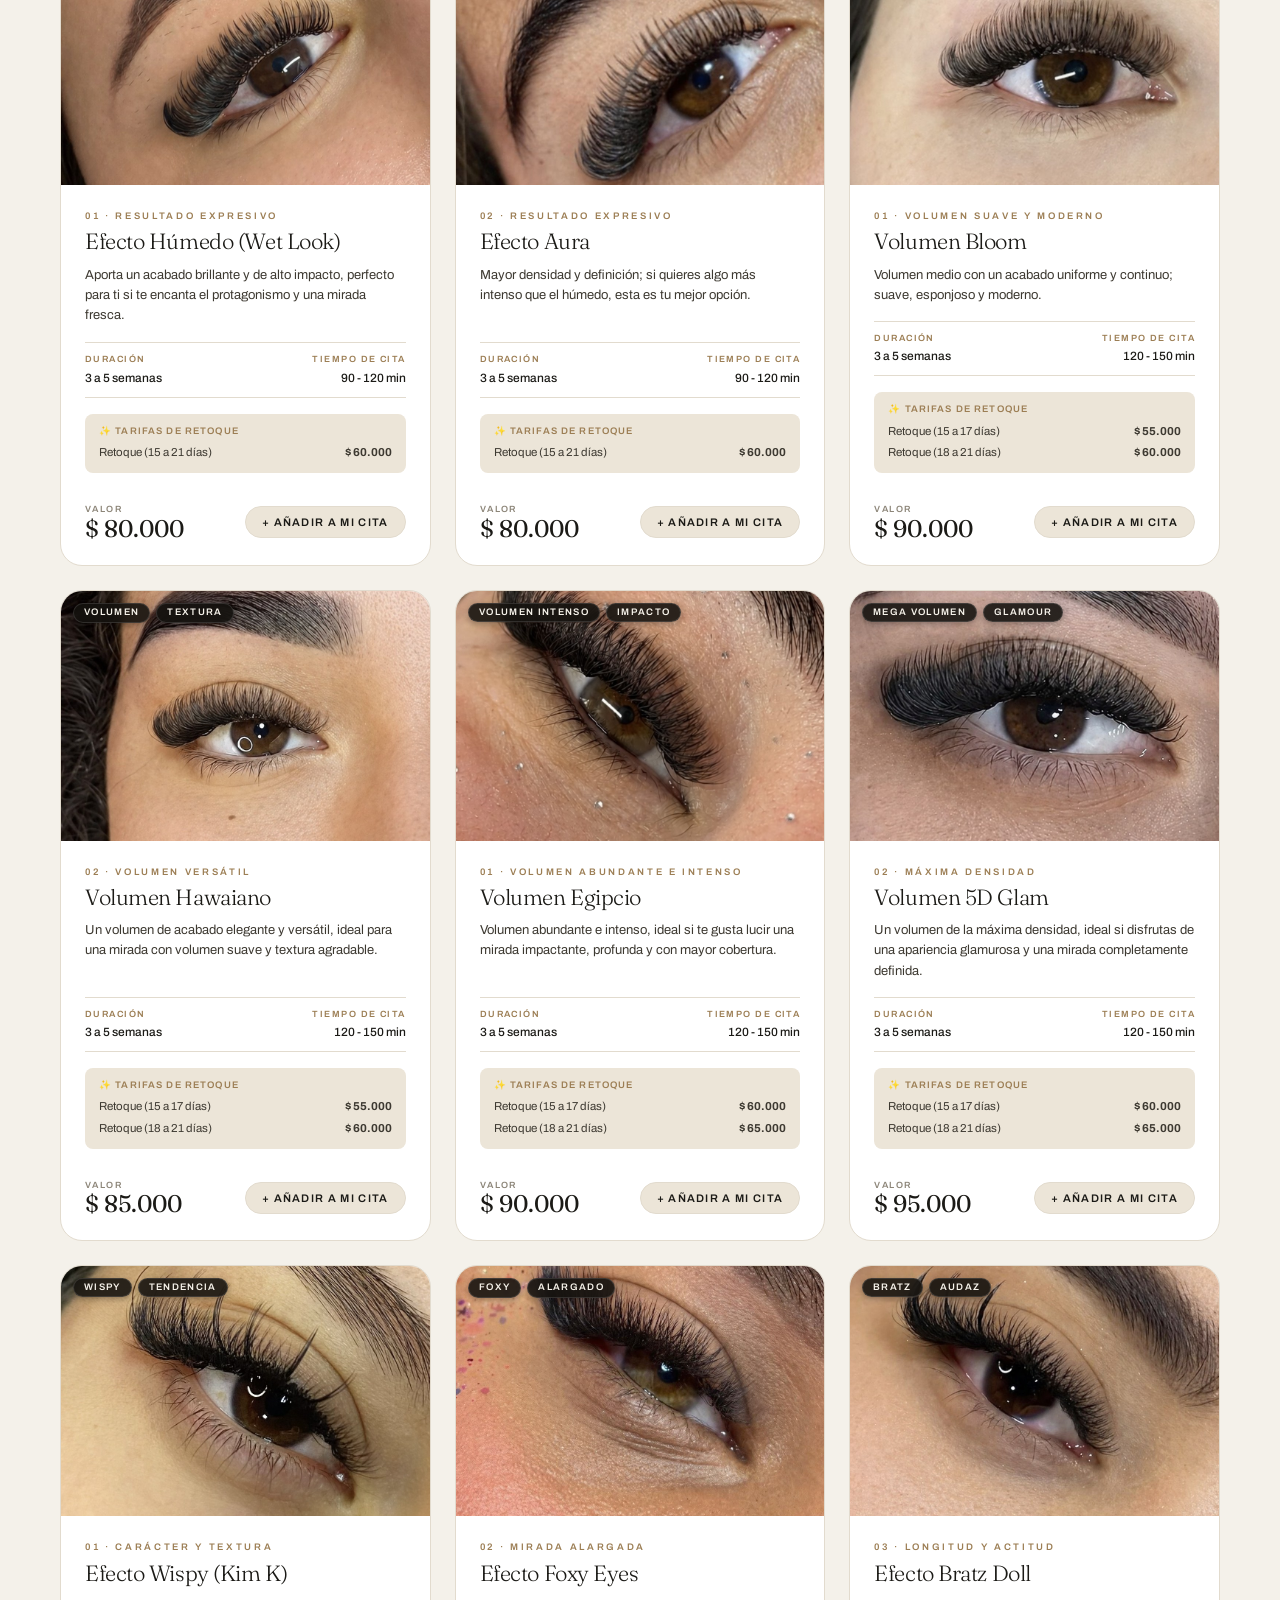
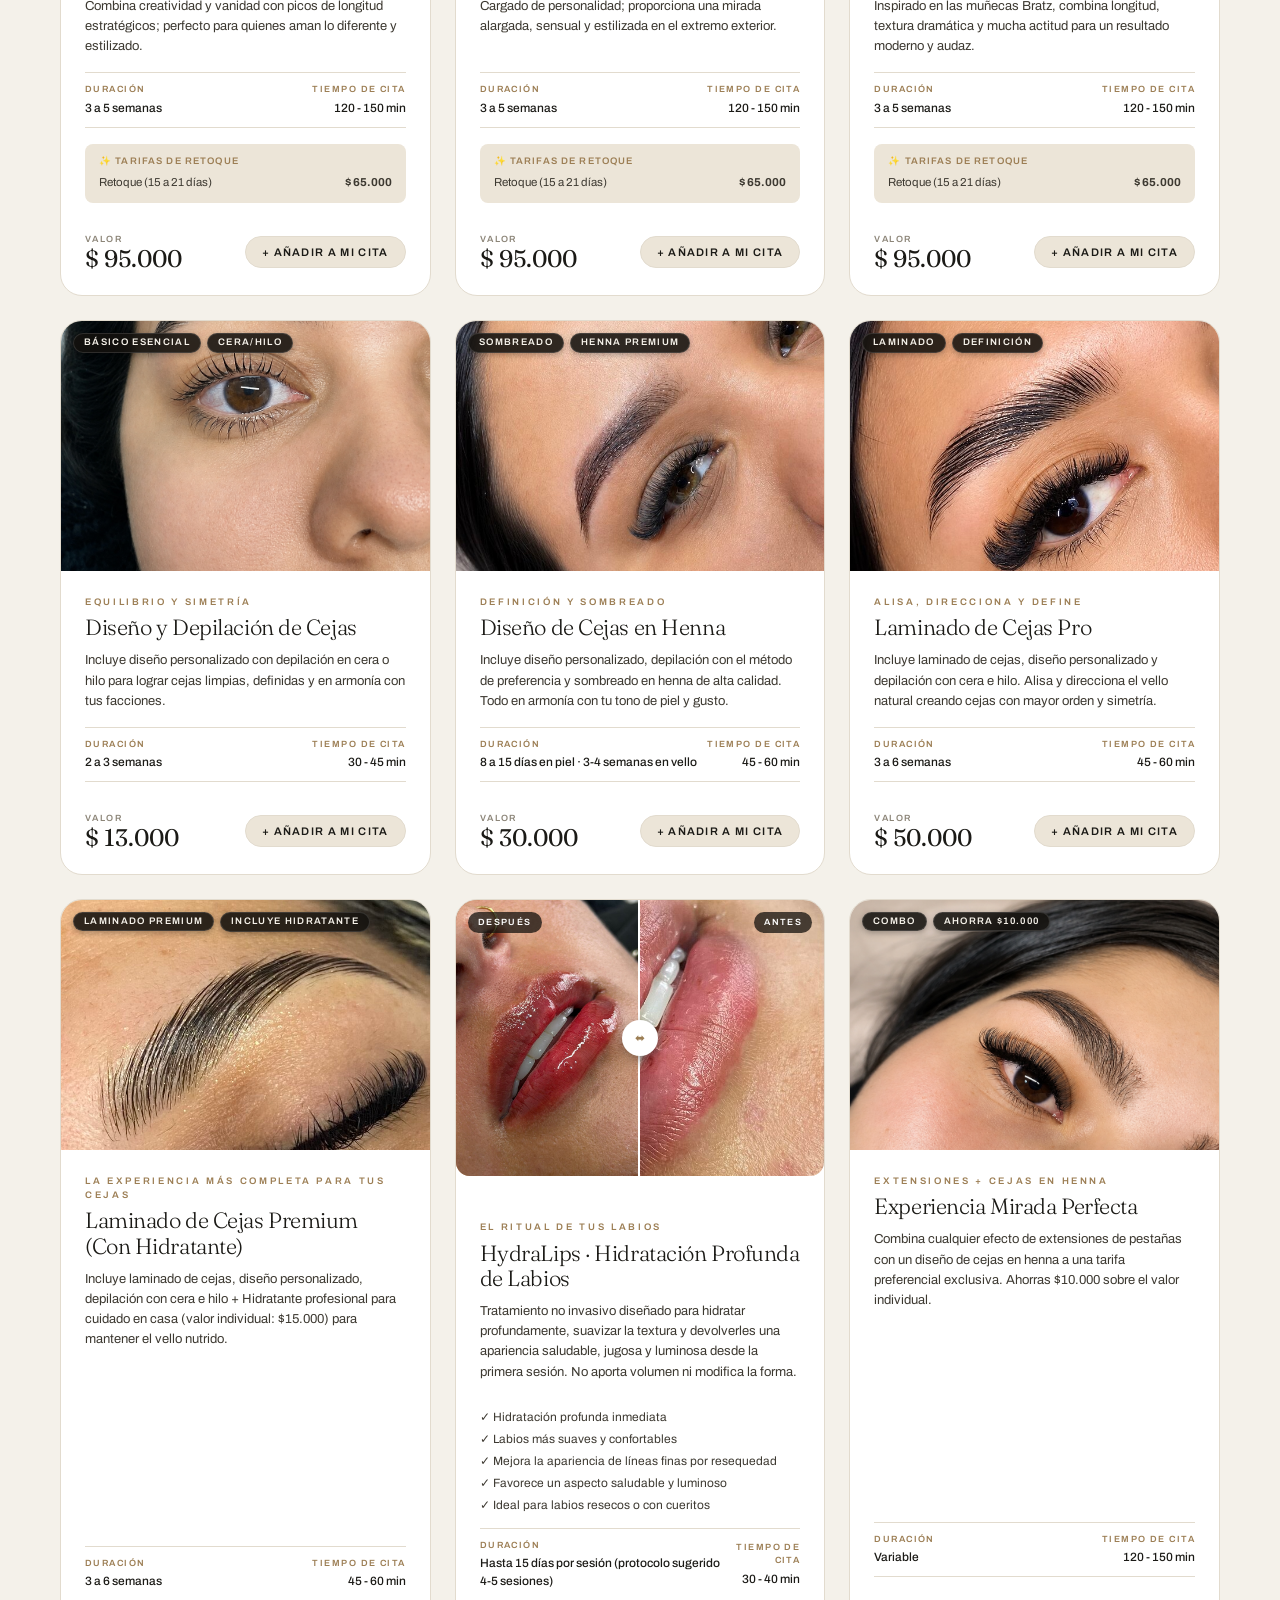
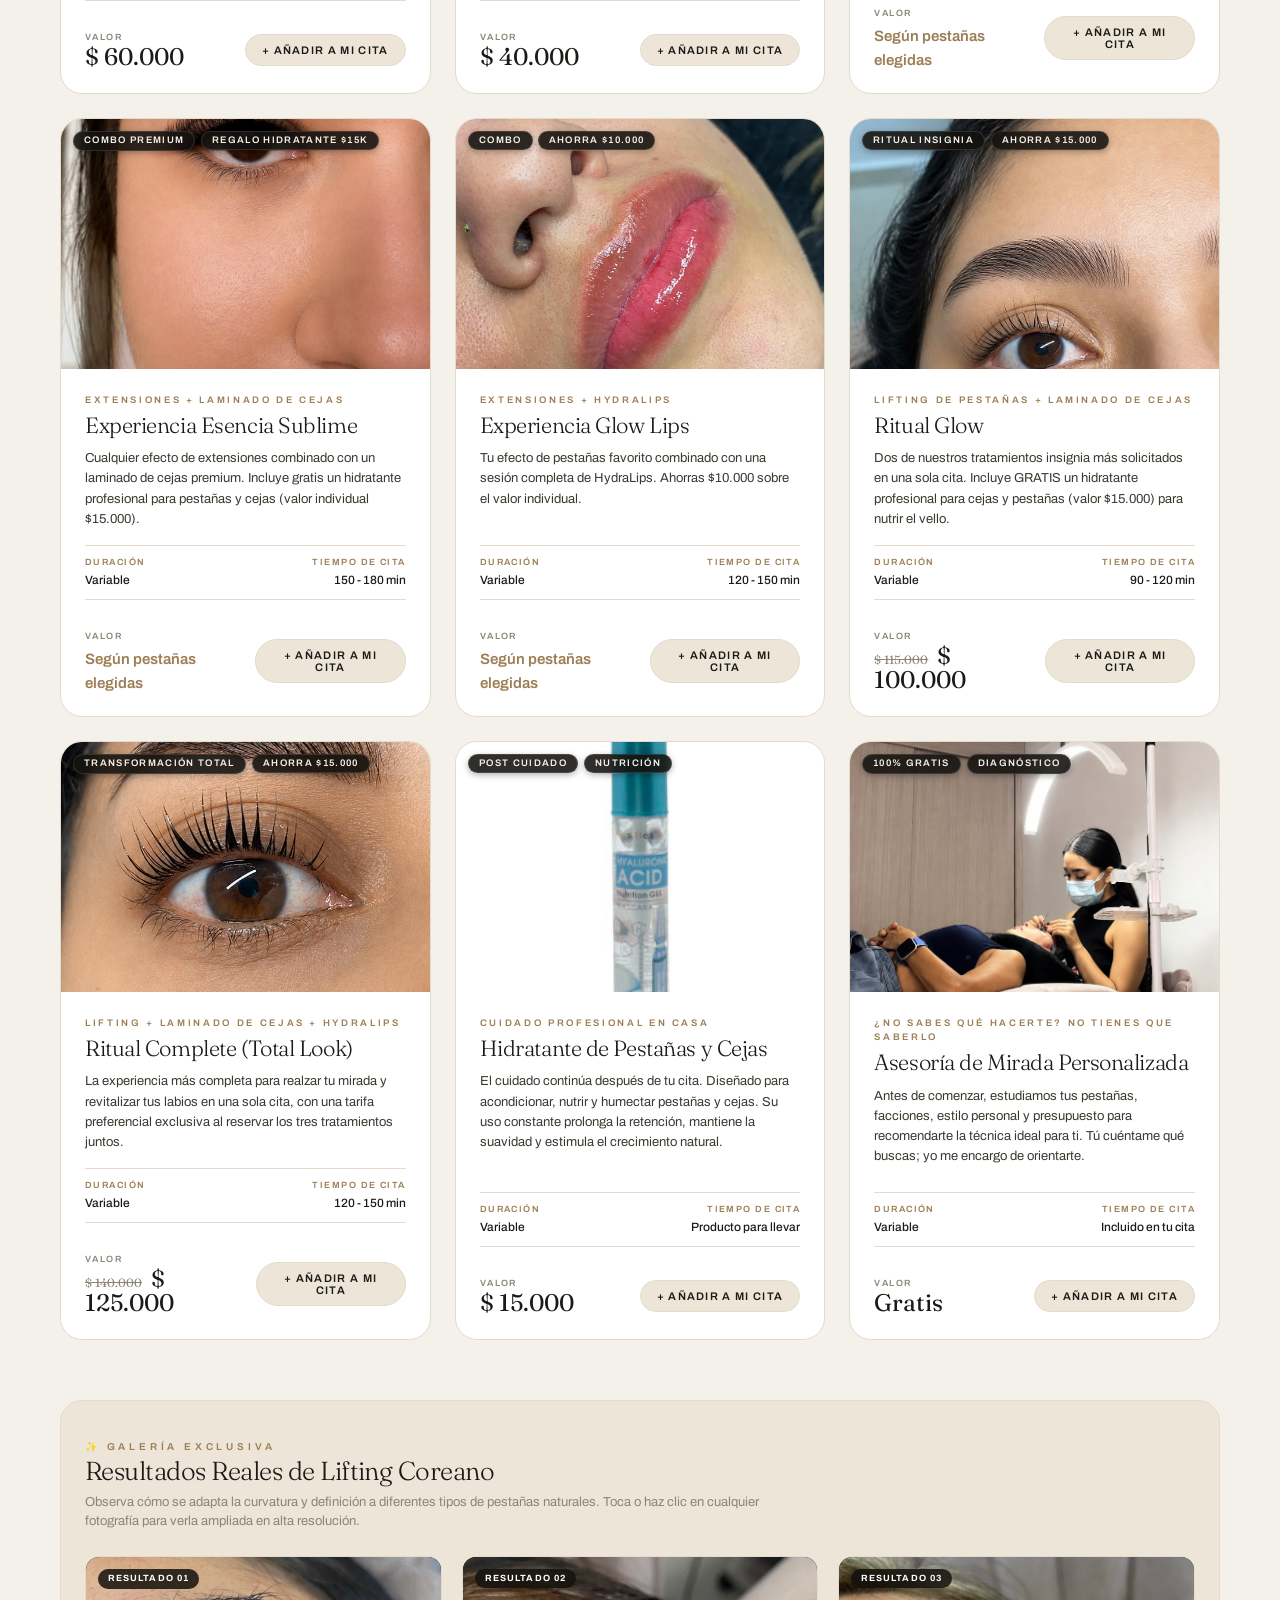
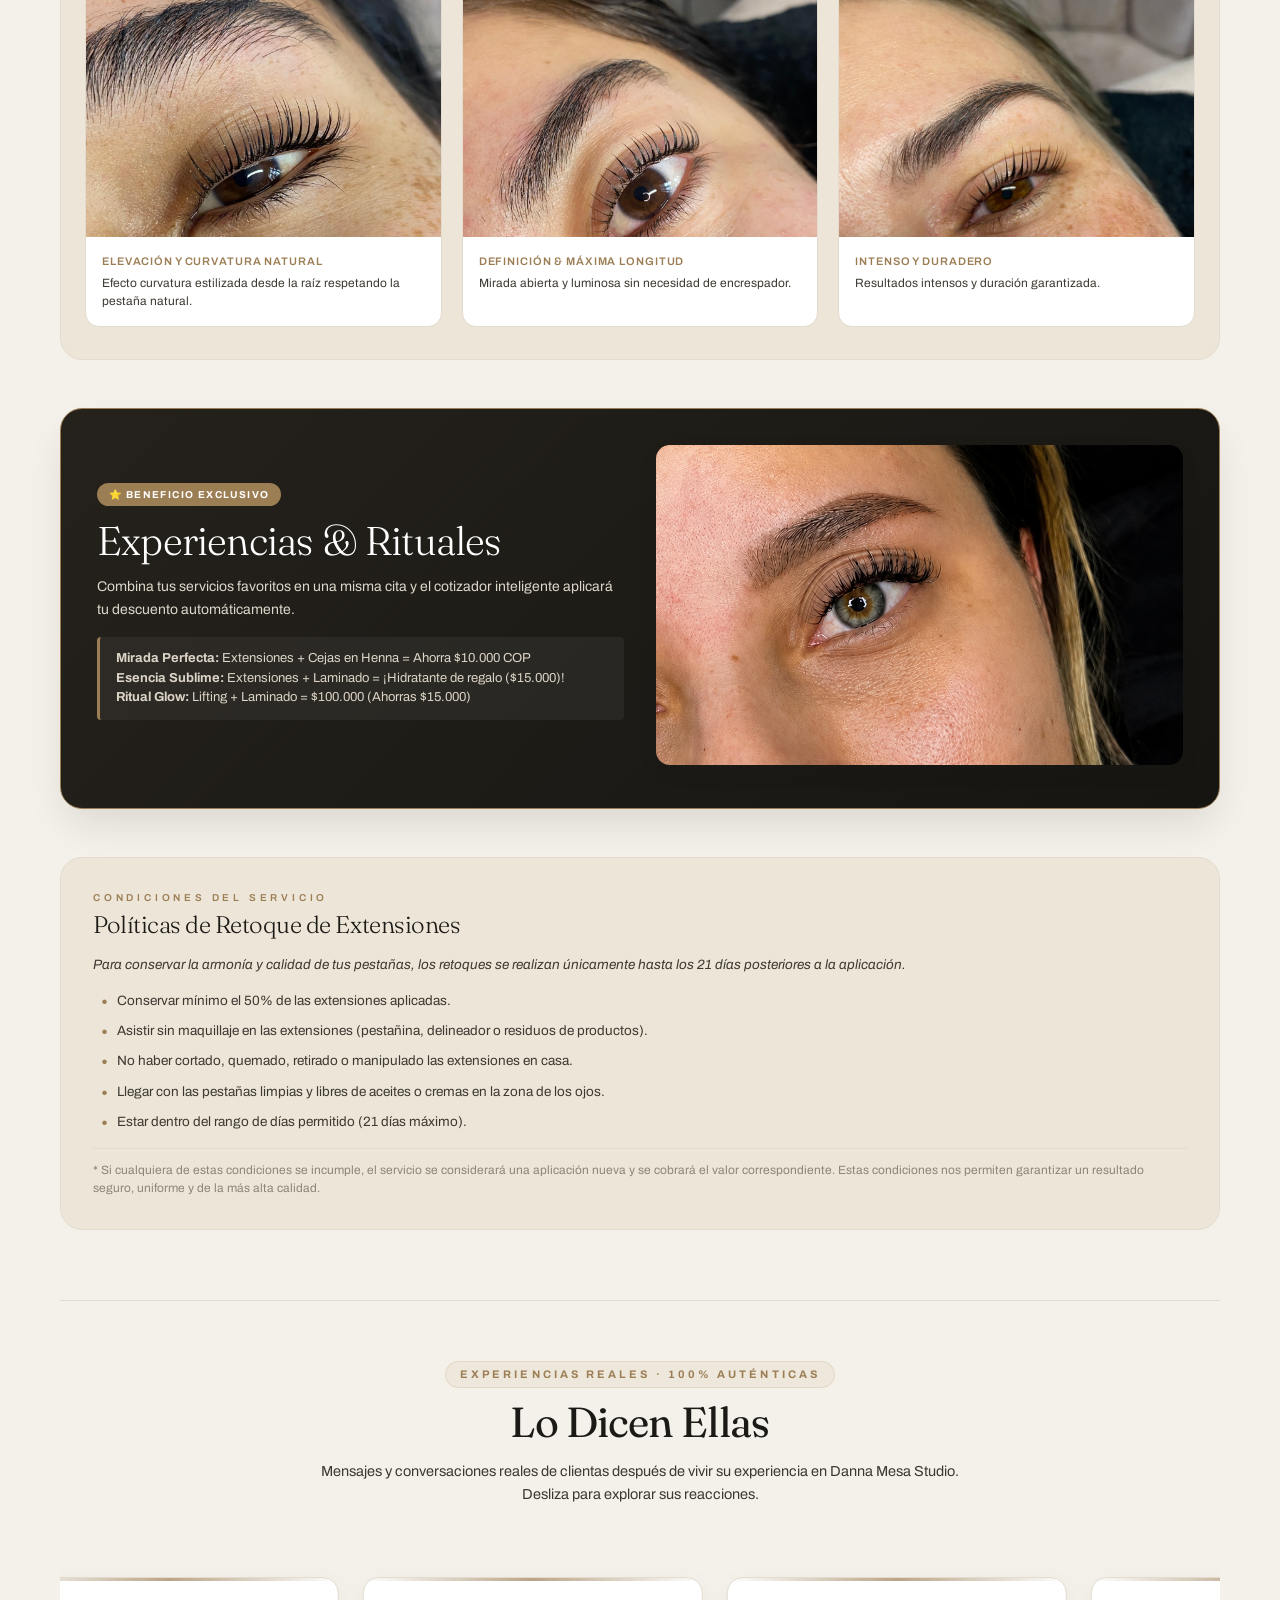
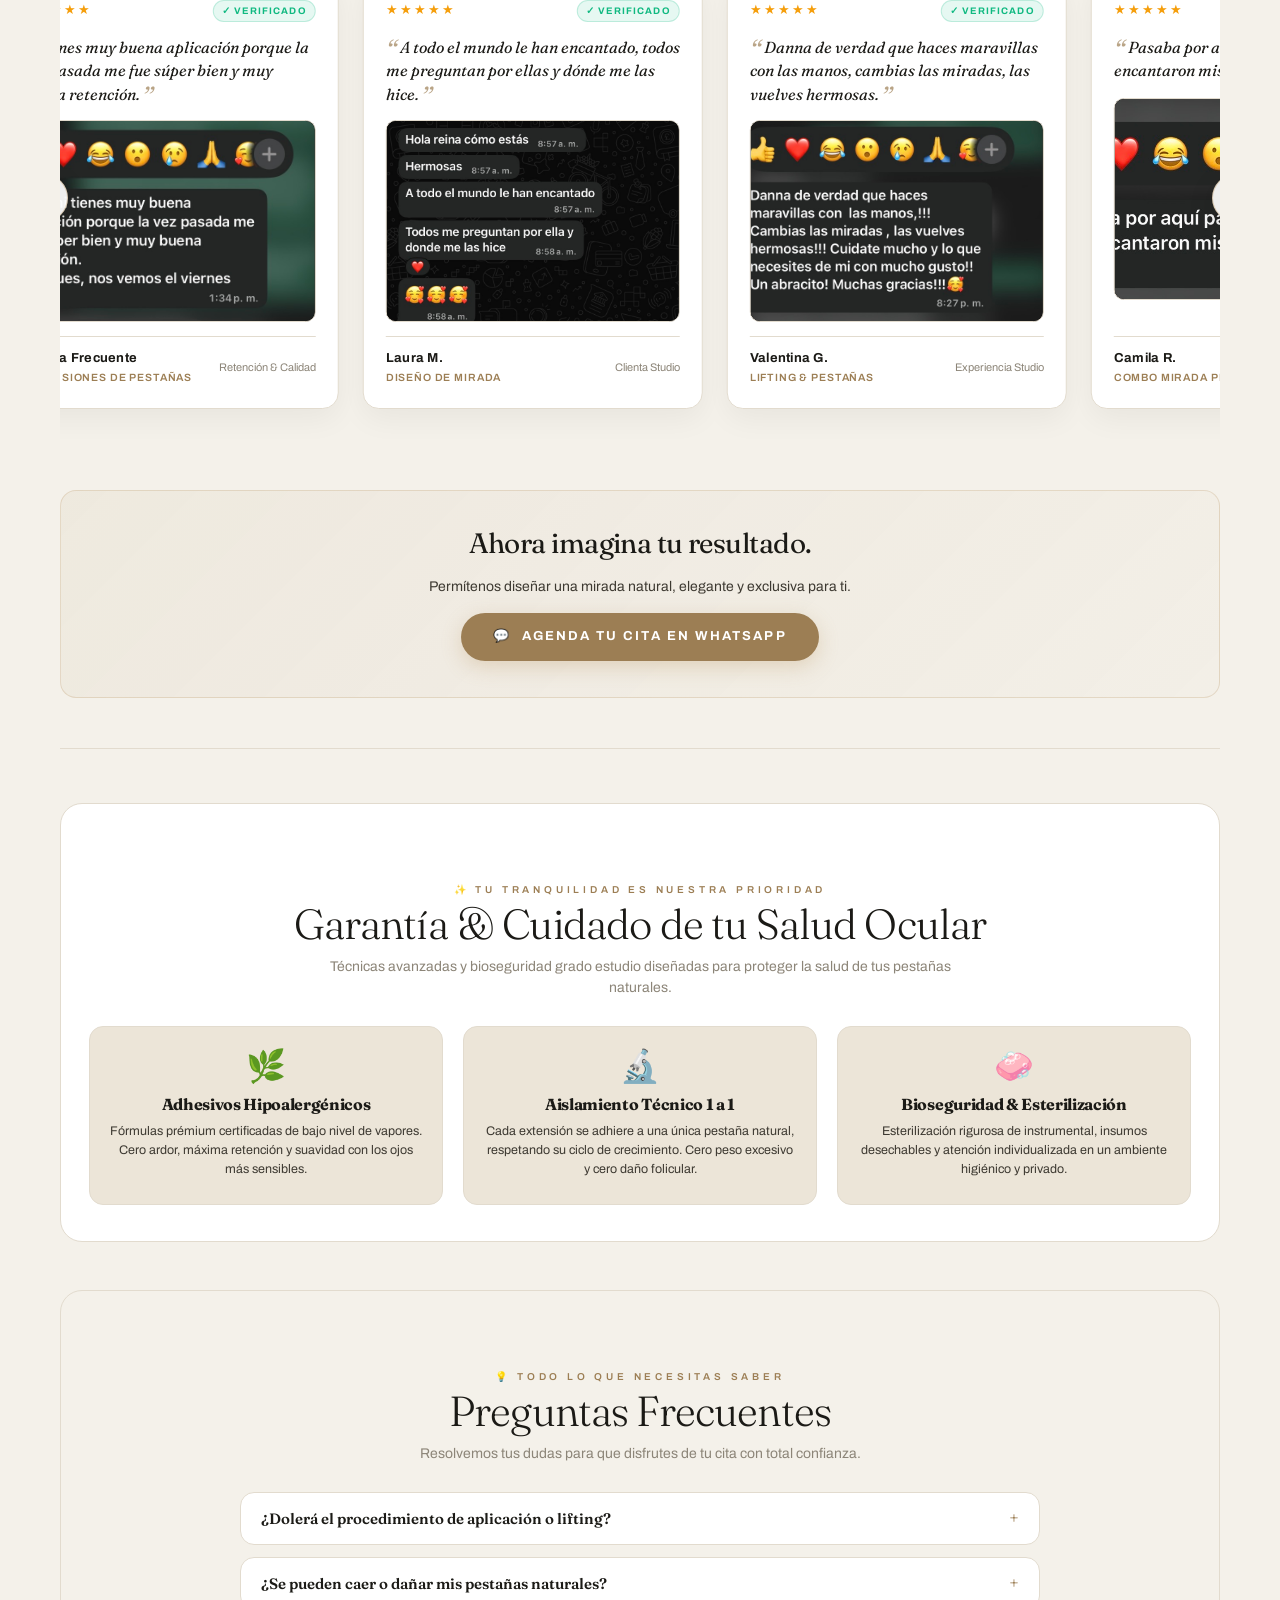
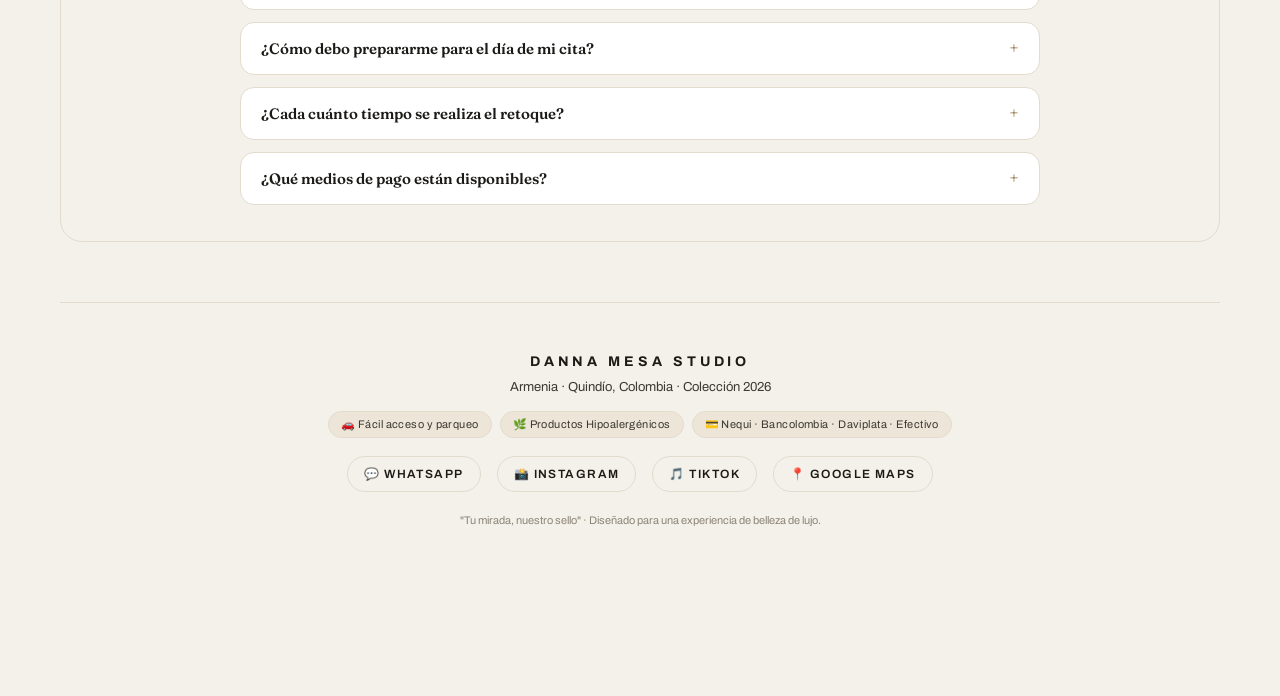
==== commit 8690b89c: "h" ====
--- a/index.html
+++ b/index.html
@@ -479,10 +479,10 @@
   <script src="https://www.gstatic.com/firebasejs/10.8.0/firebase-firestore-compat.js"></script>
 
   <!-- Scripts -->
-  <script src="js/data.js?v=26"></script>
-  <script src="js/lookbook.js?v=26"></script>
-  <script src="js/customizer.js?v=26"></script>
-  <script src="js/app.js?v=26"></script>
-  <script src="js/testimonials.js?v=26"></script>
+  <script src="js/data.js?v=27"></script>
+  <script src="js/lookbook.js?v=27"></script>
+  <script src="js/customizer.js?v=27"></script>
+  <script src="js/app.js?v=27"></script>
+  <script src="js/testimonials.js?v=27"></script>
 </body>
 </html>
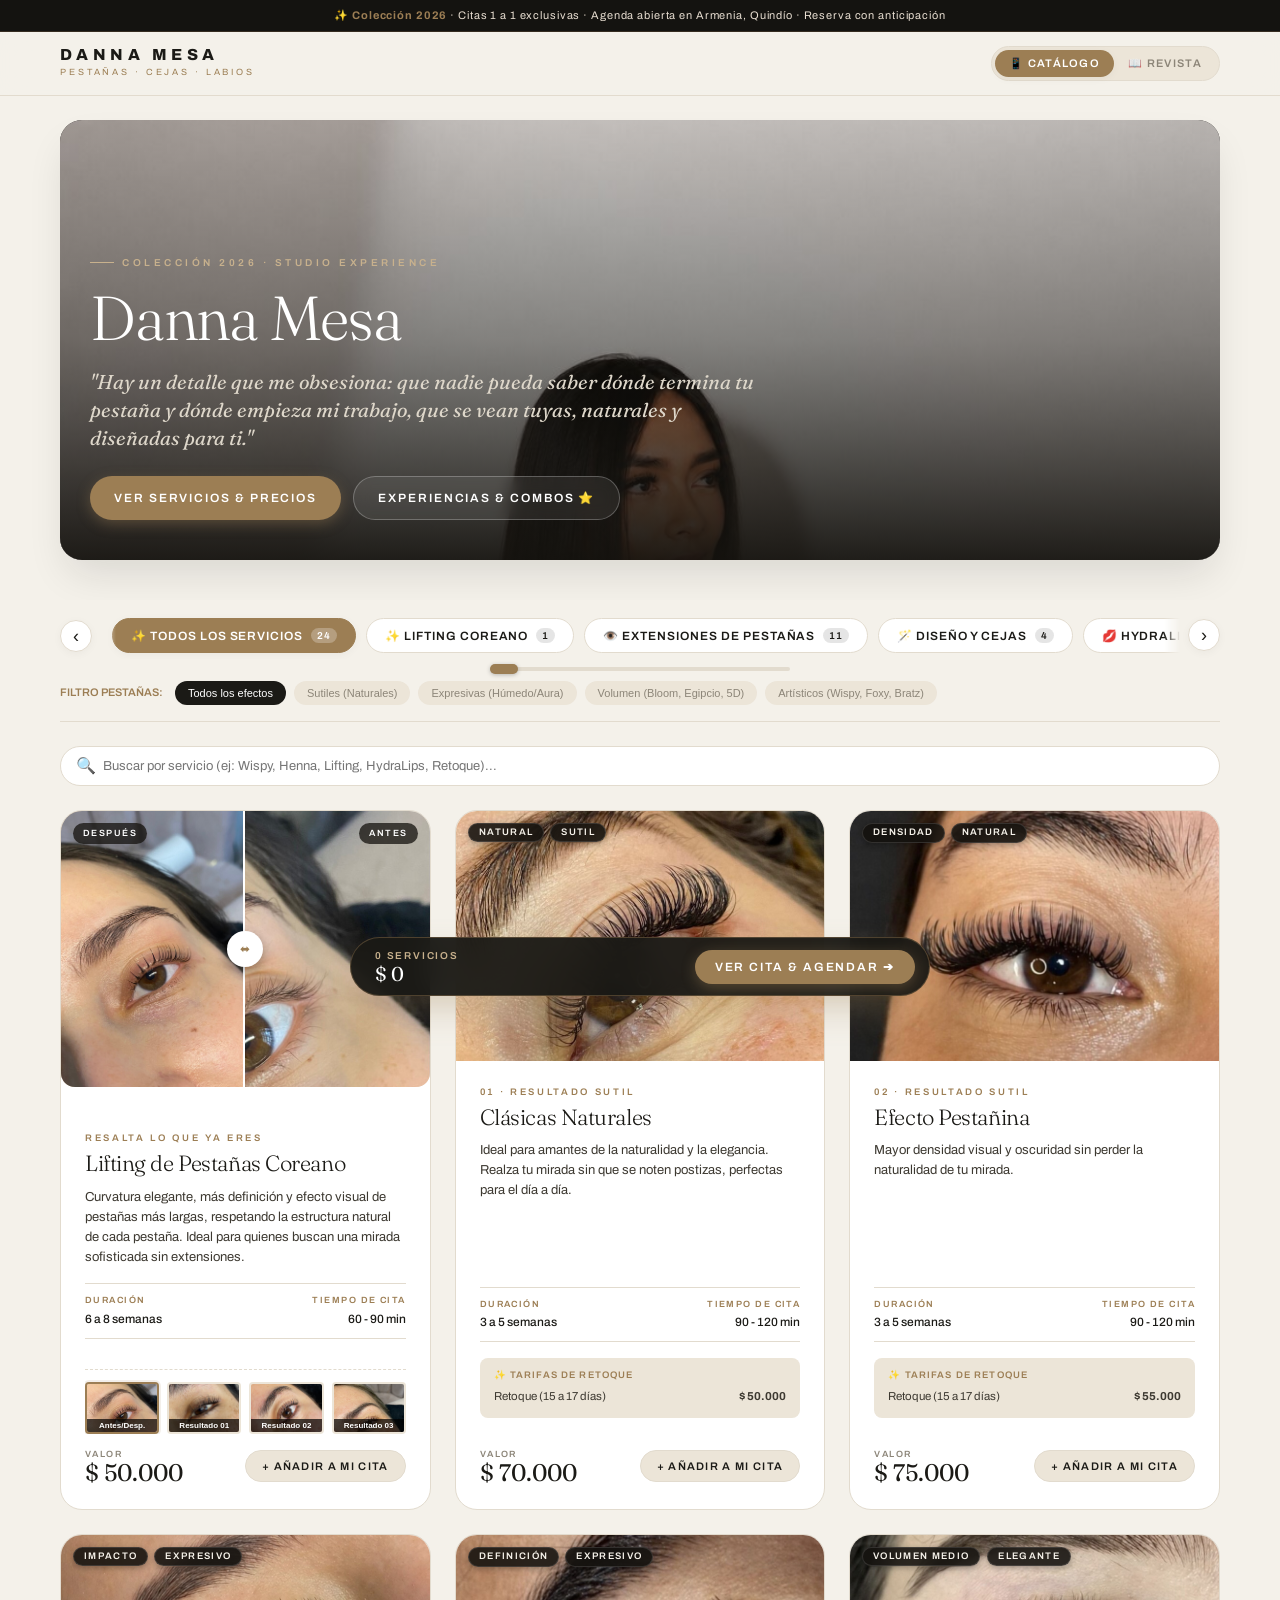
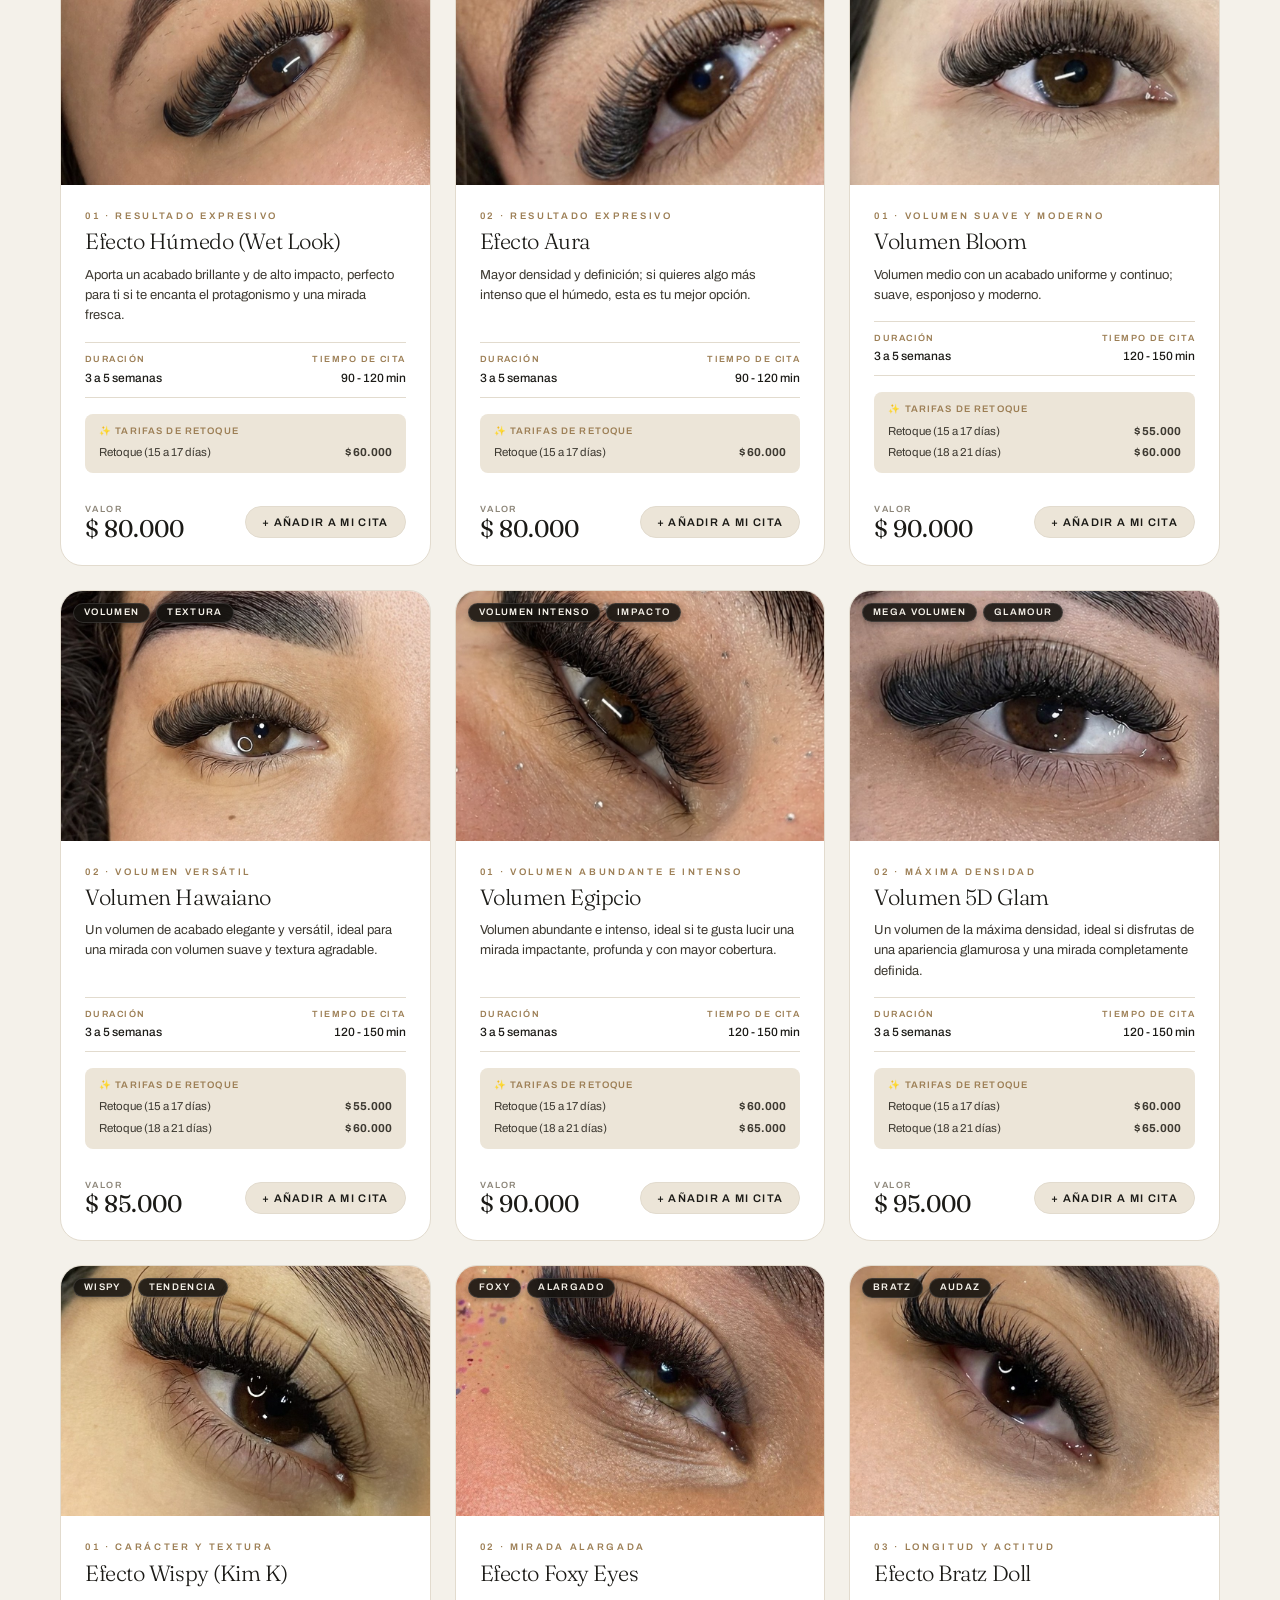
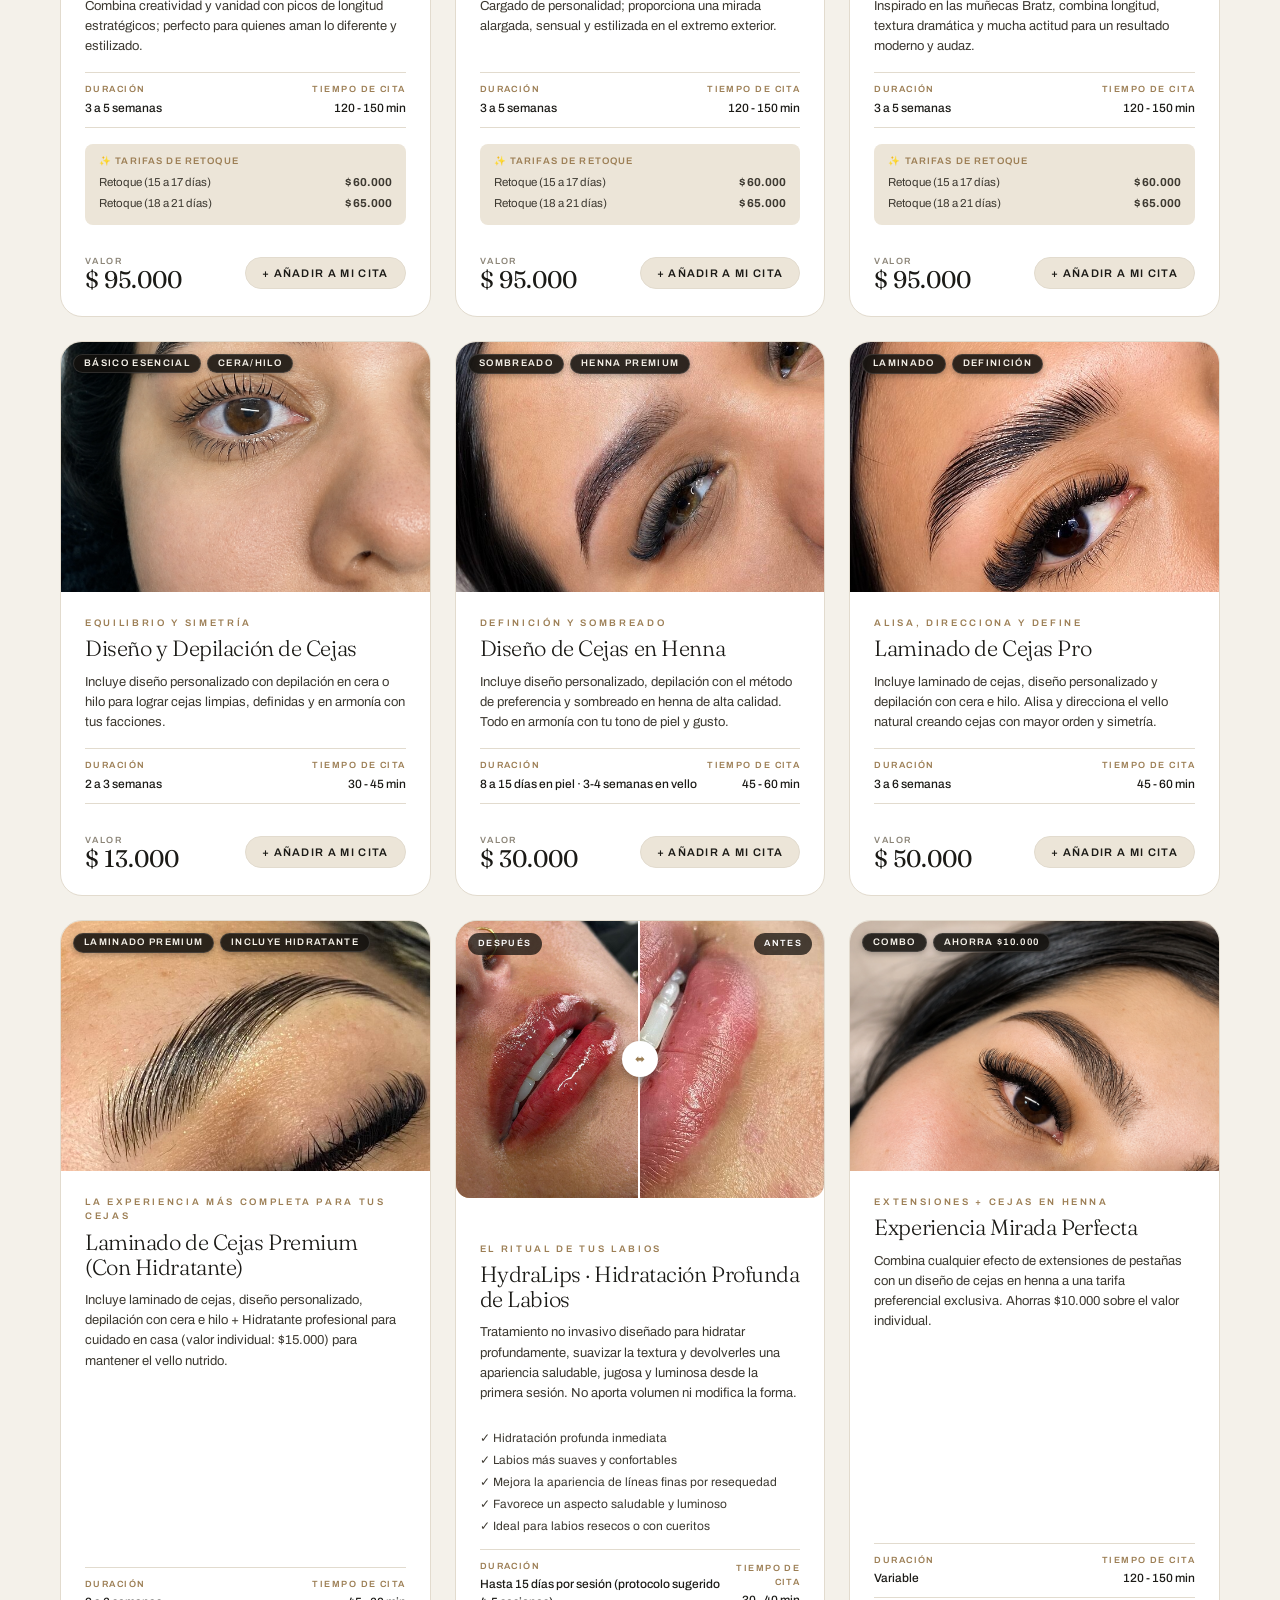
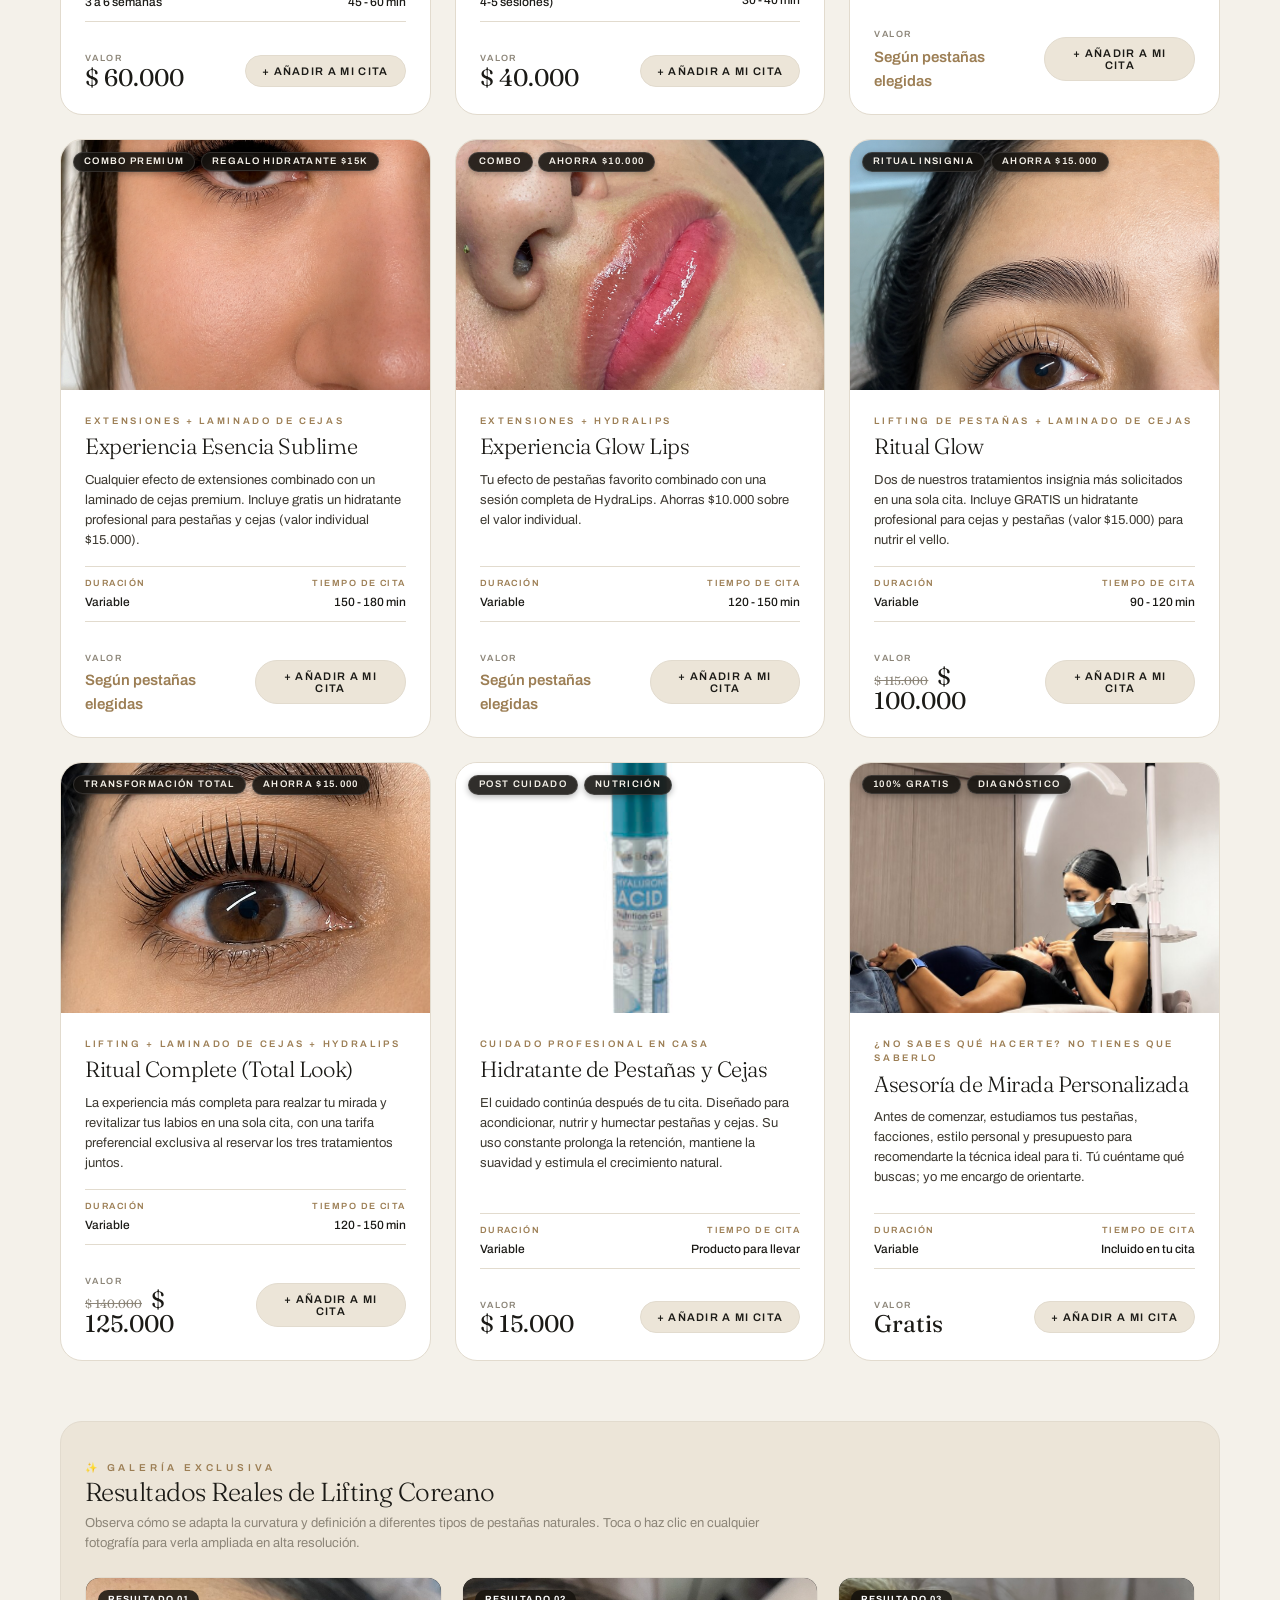
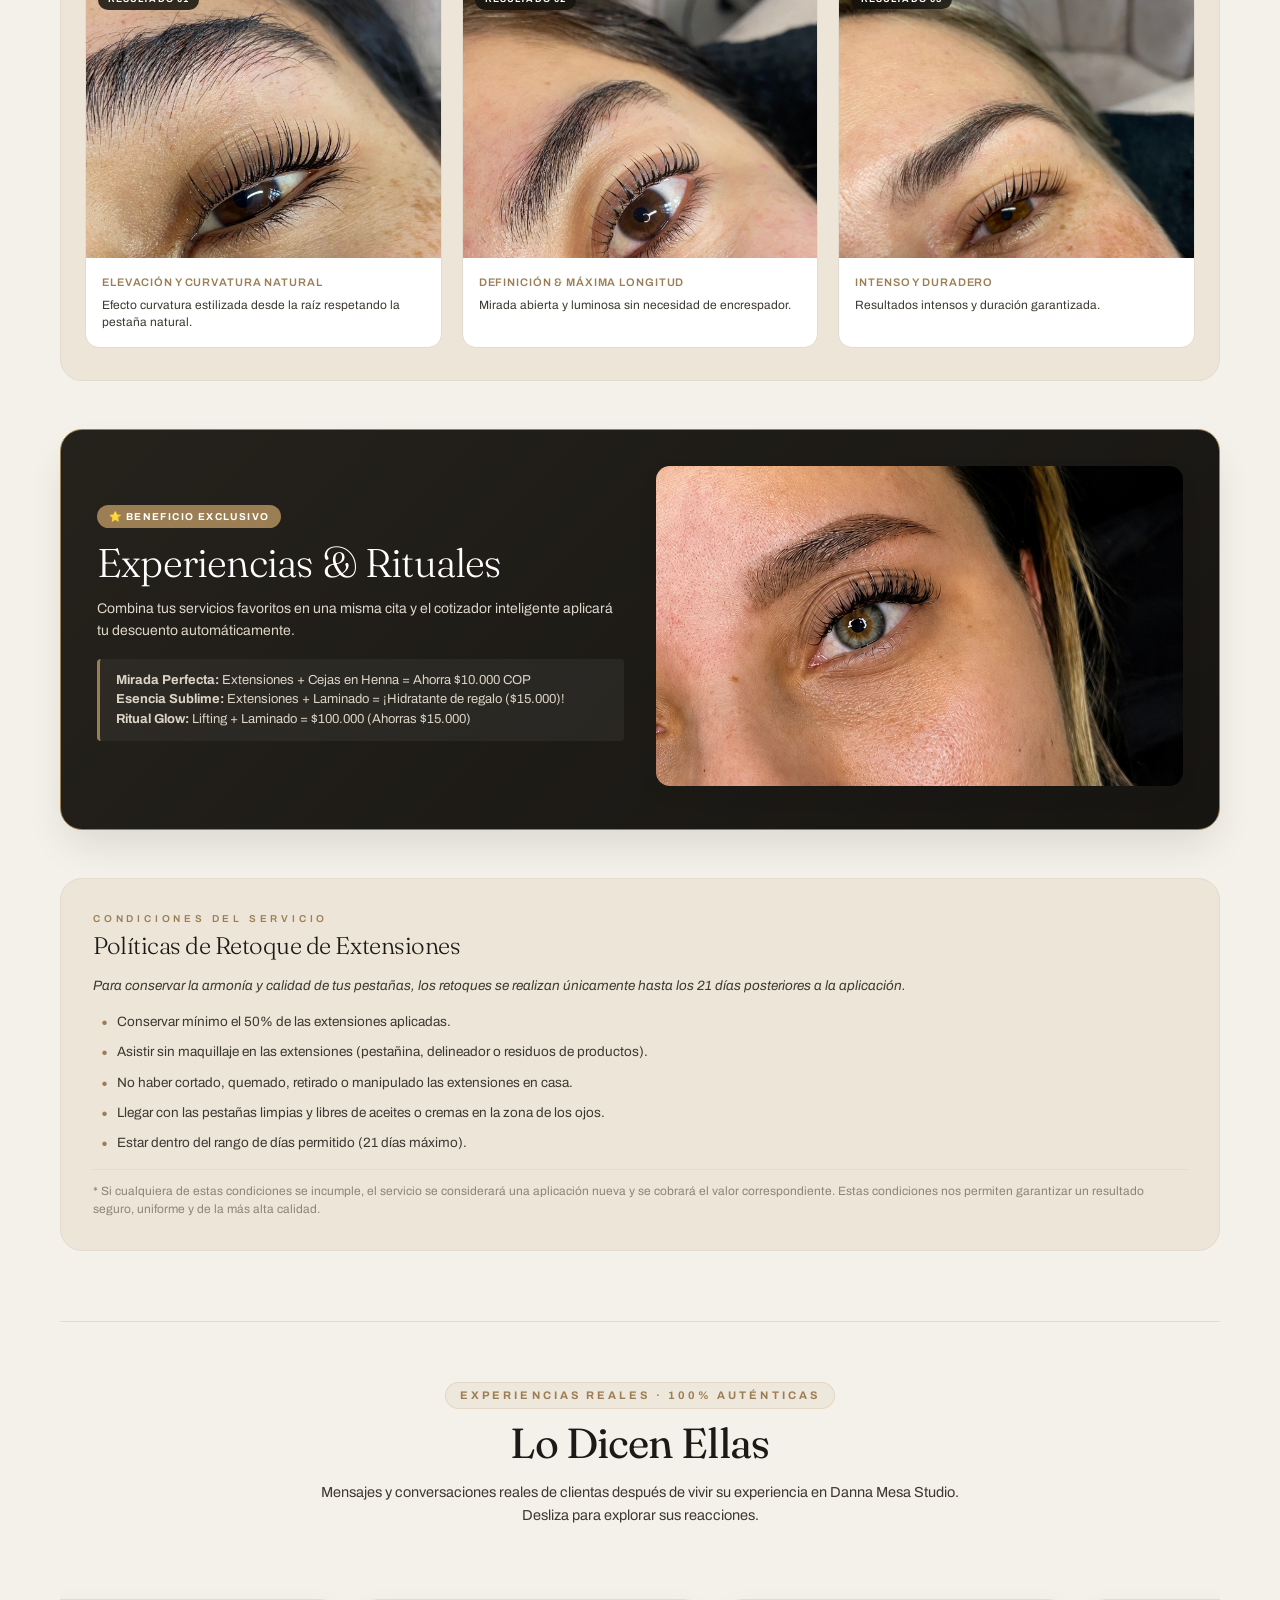
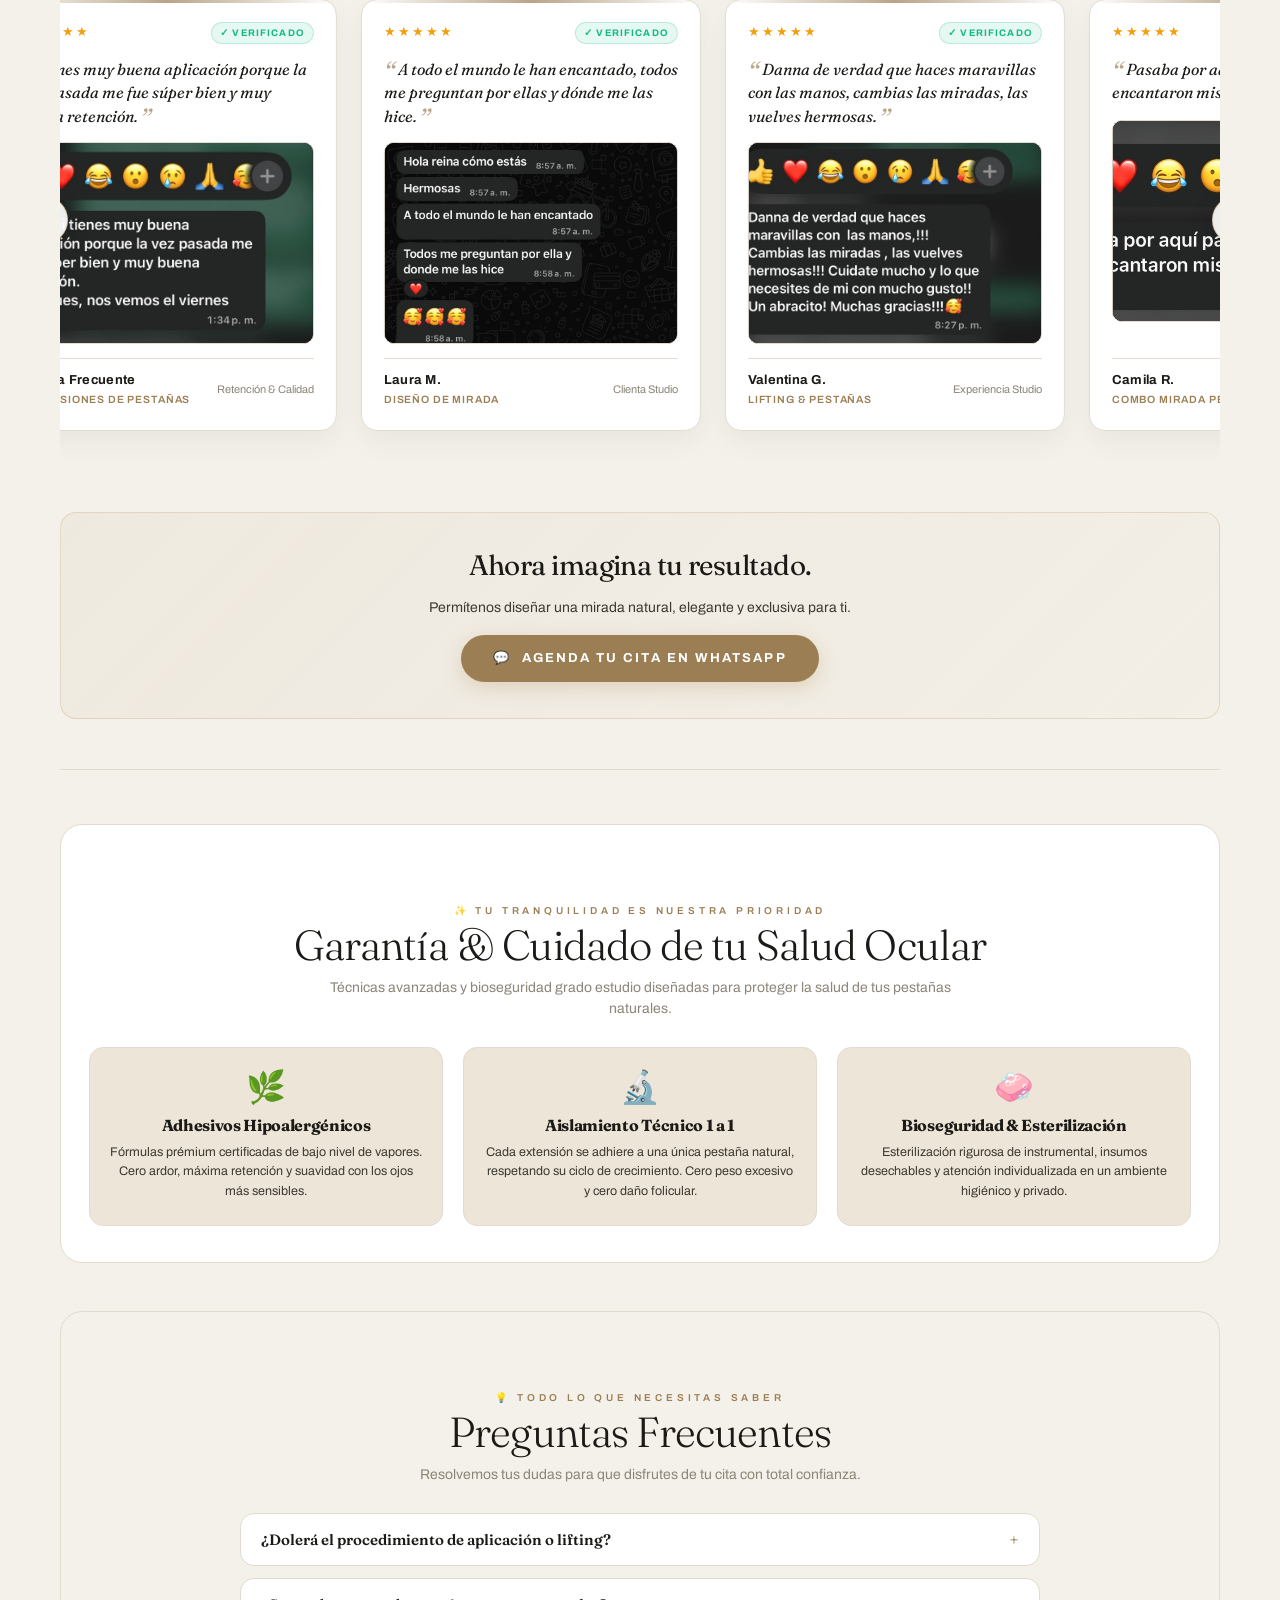
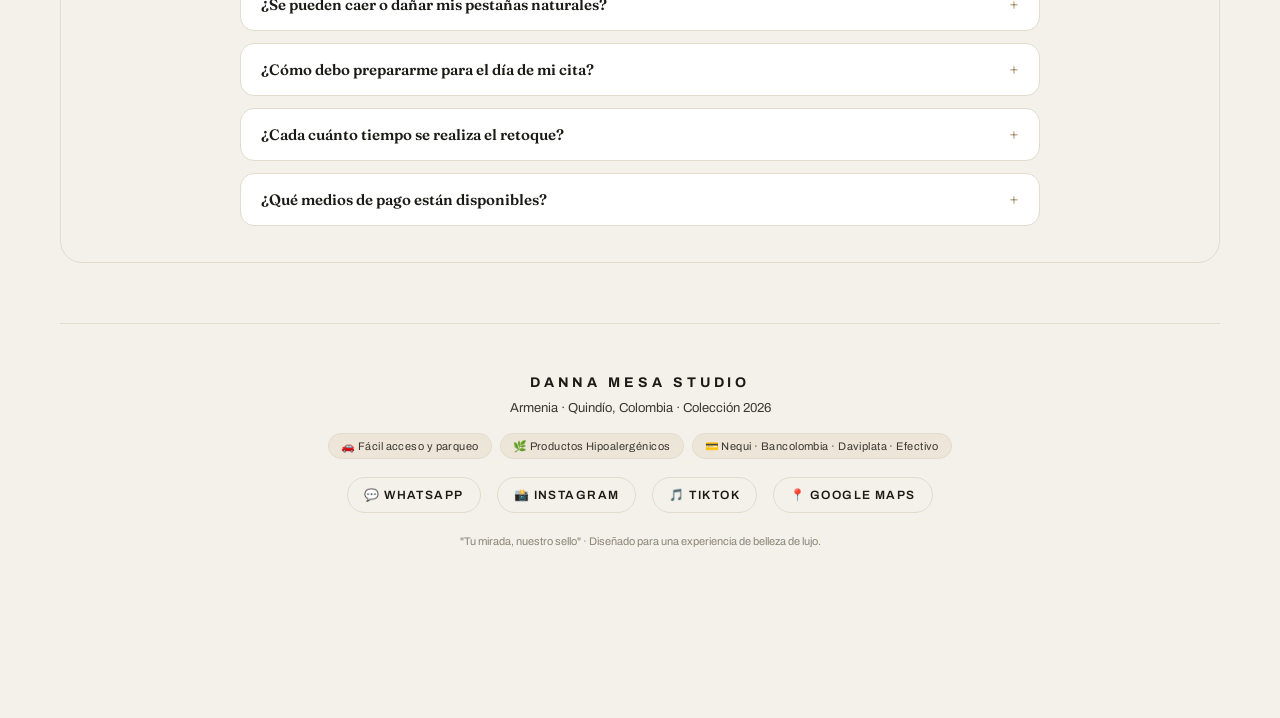
==== commit 808cea7f: "h" ====
--- a/index.html
+++ b/index.html
@@ -479,10 +479,10 @@
   <script src="https://www.gstatic.com/firebasejs/10.8.0/firebase-firestore-compat.js"></script>
 
   <!-- Scripts -->
-  <script src="js/data.js?v=27"></script>
-  <script src="js/lookbook.js?v=27"></script>
-  <script src="js/customizer.js?v=27"></script>
-  <script src="js/app.js?v=27"></script>
-  <script src="js/testimonials.js?v=27"></script>
+  <script src="js/data.js?v=28"></script>
+  <script src="js/lookbook.js?v=28"></script>
+  <script src="js/customizer.js?v=28"></script>
+  <script src="js/app.js?v=28"></script>
+  <script src="js/testimonials.js?v=28"></script>
 </body>
 </html>
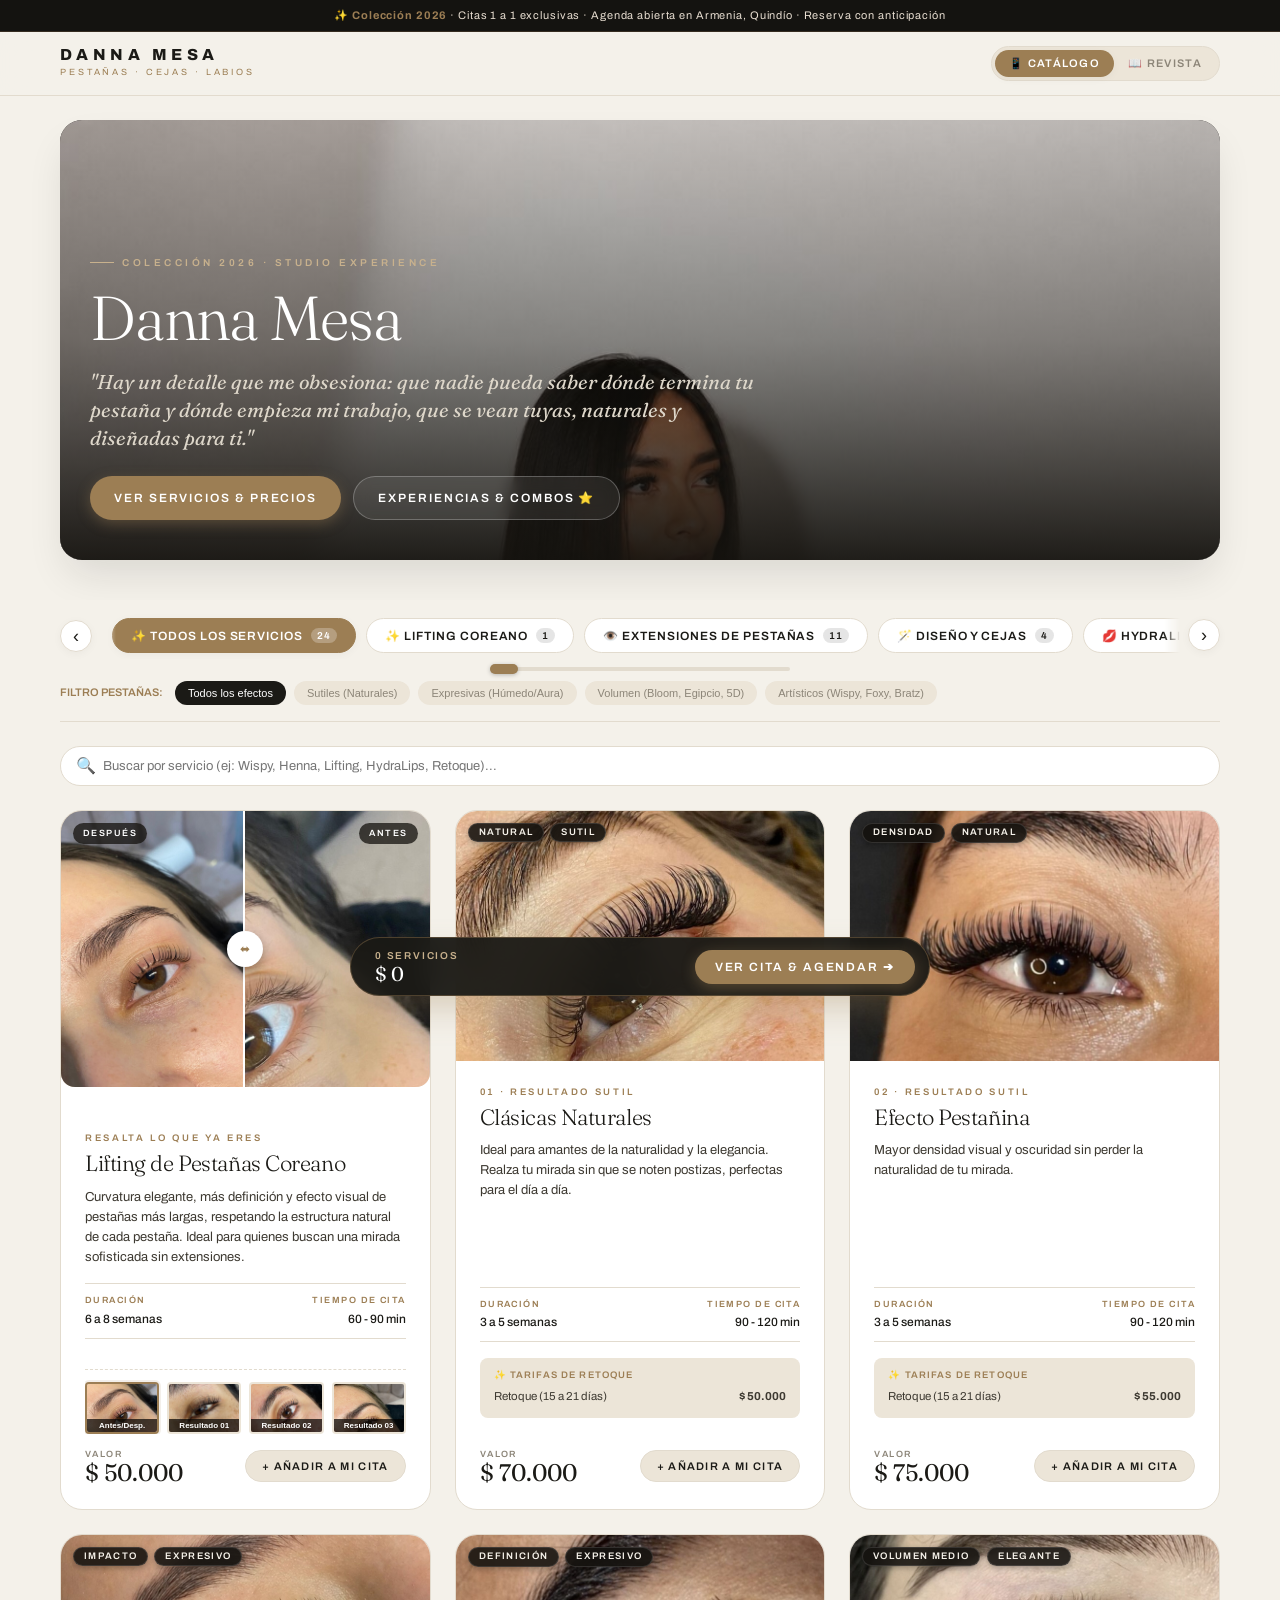
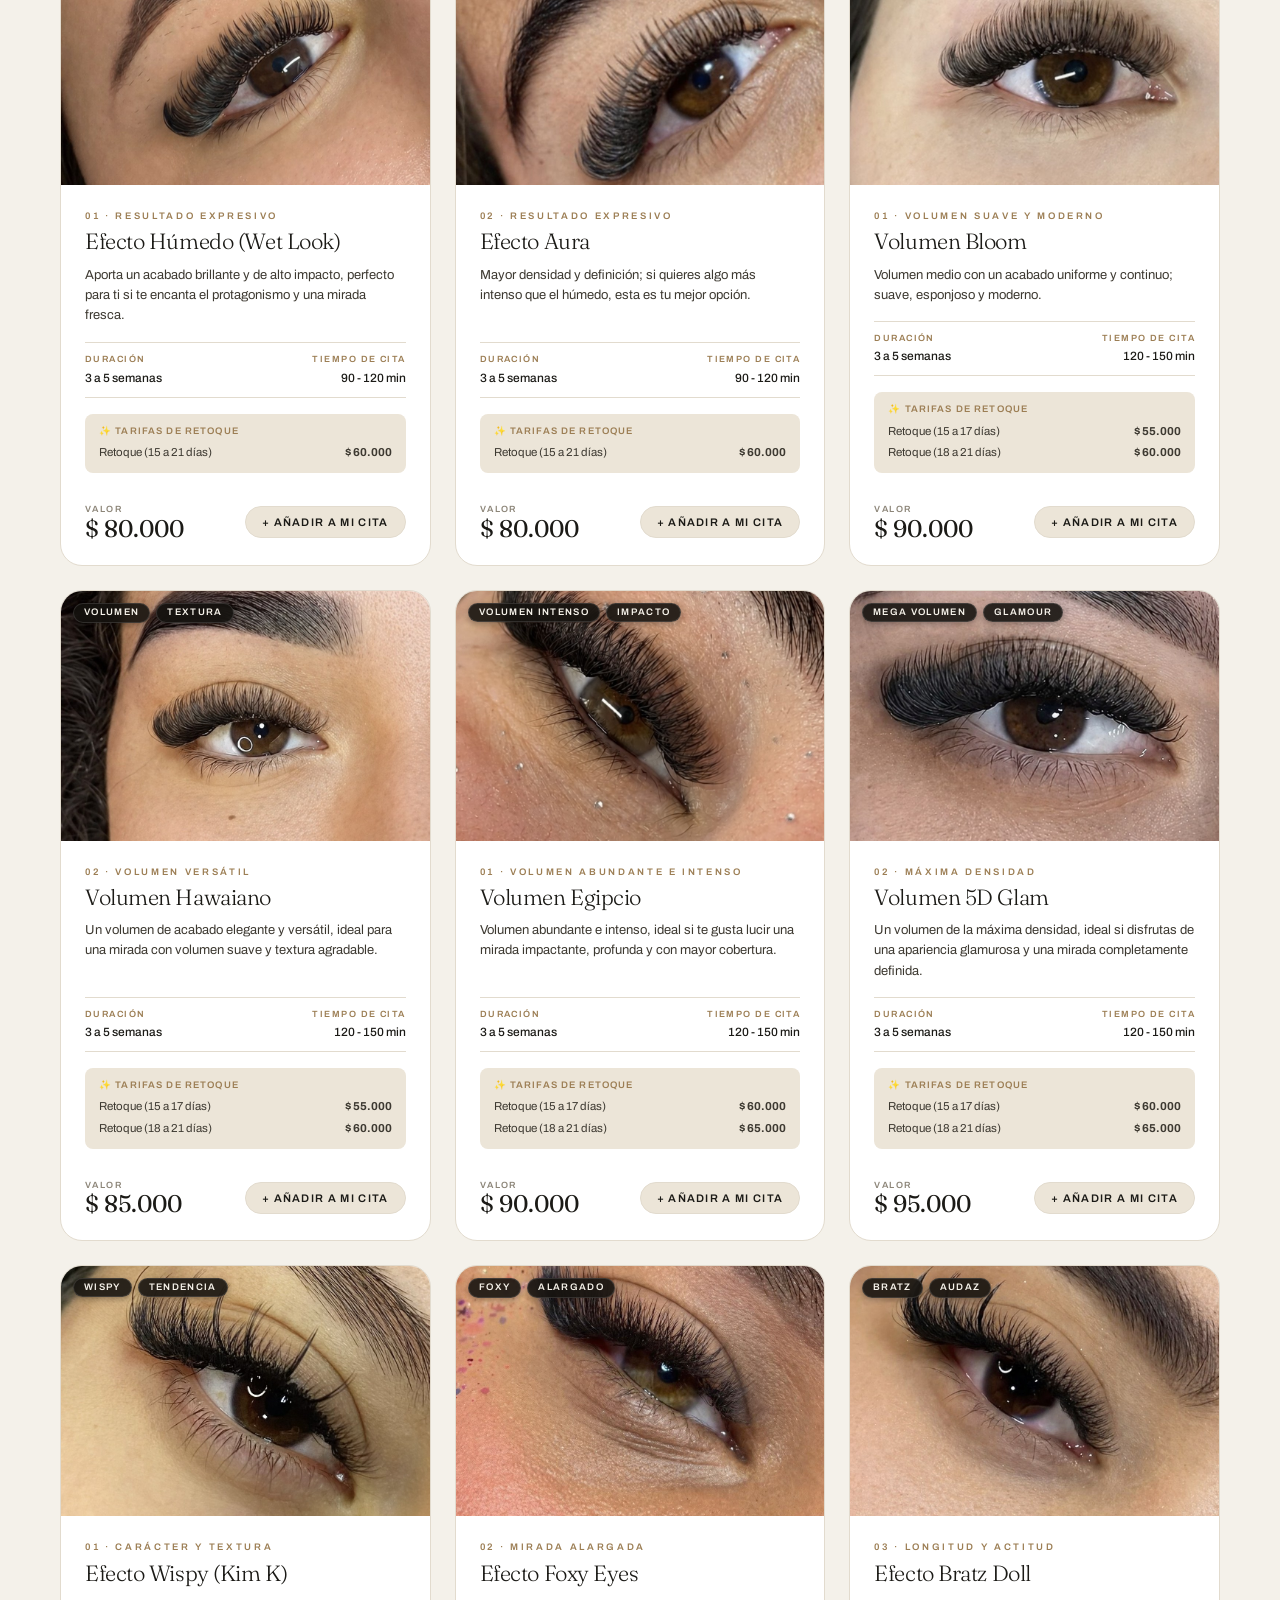
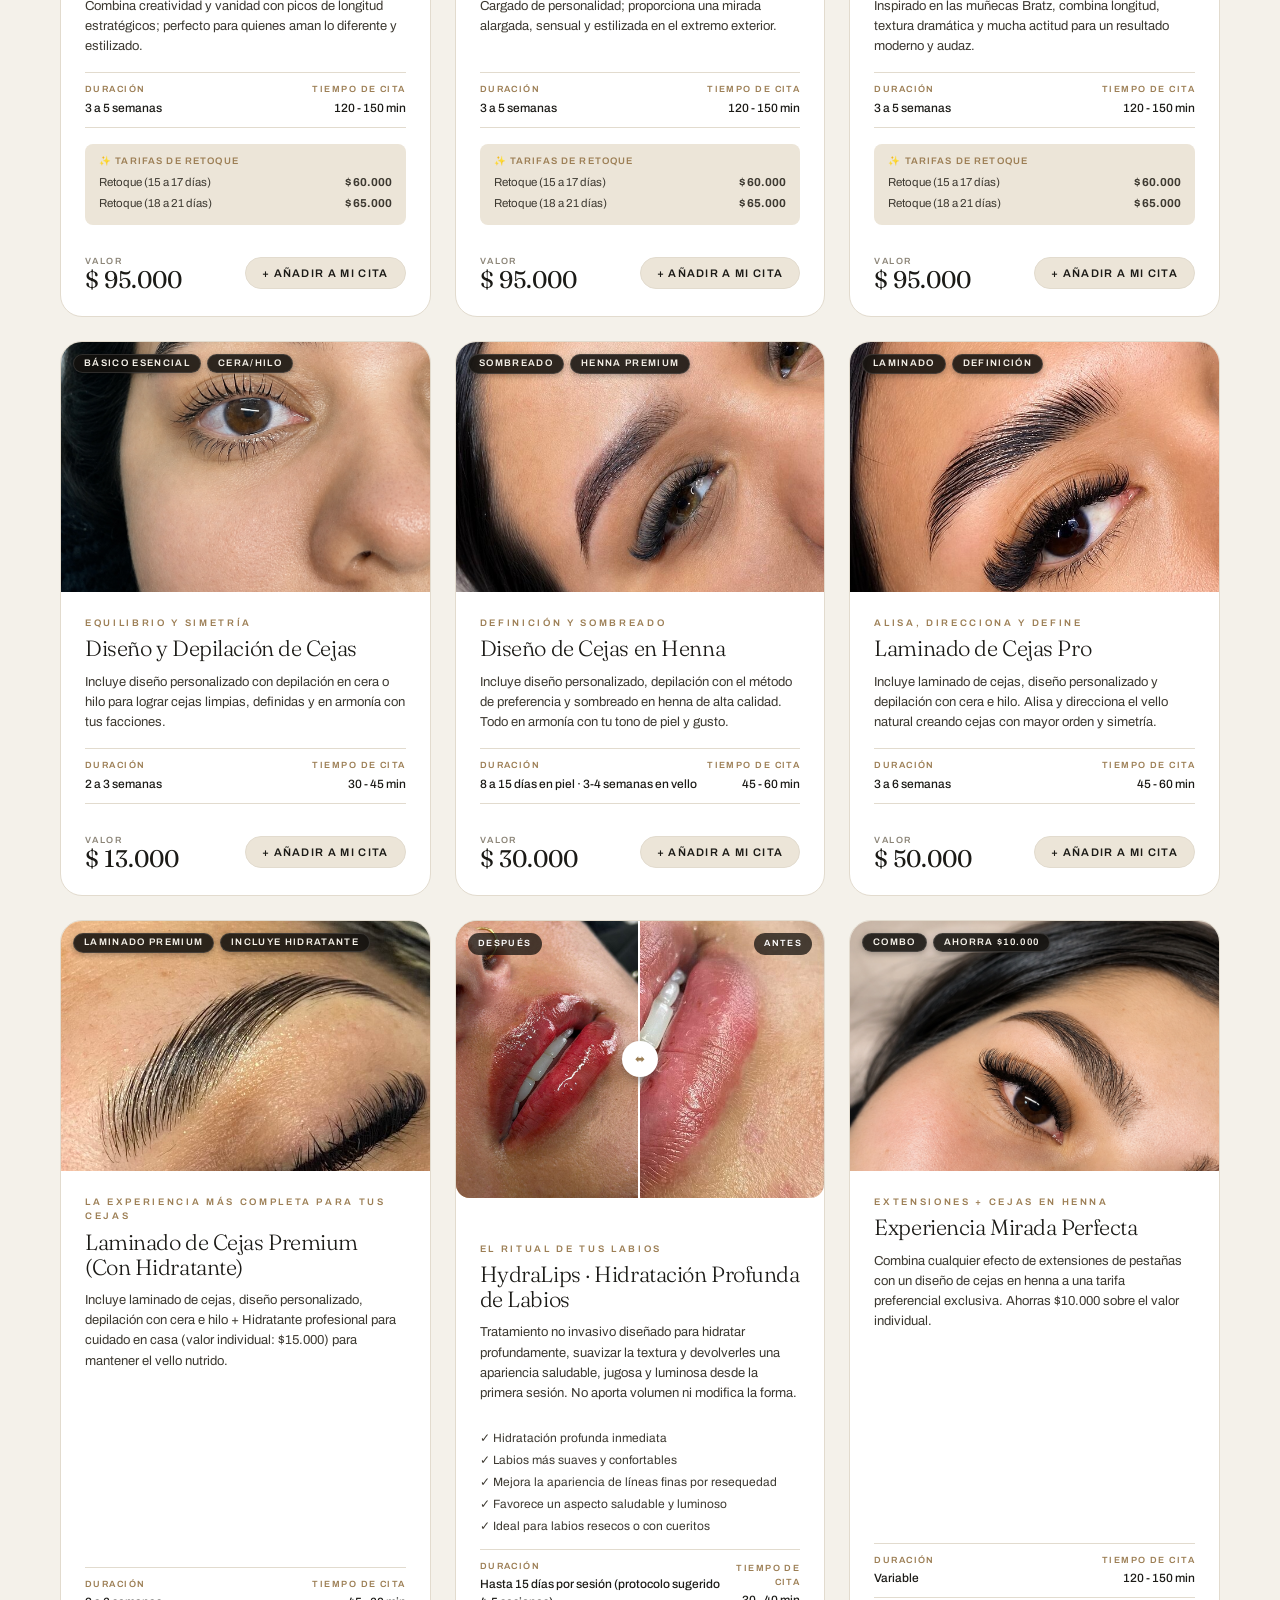
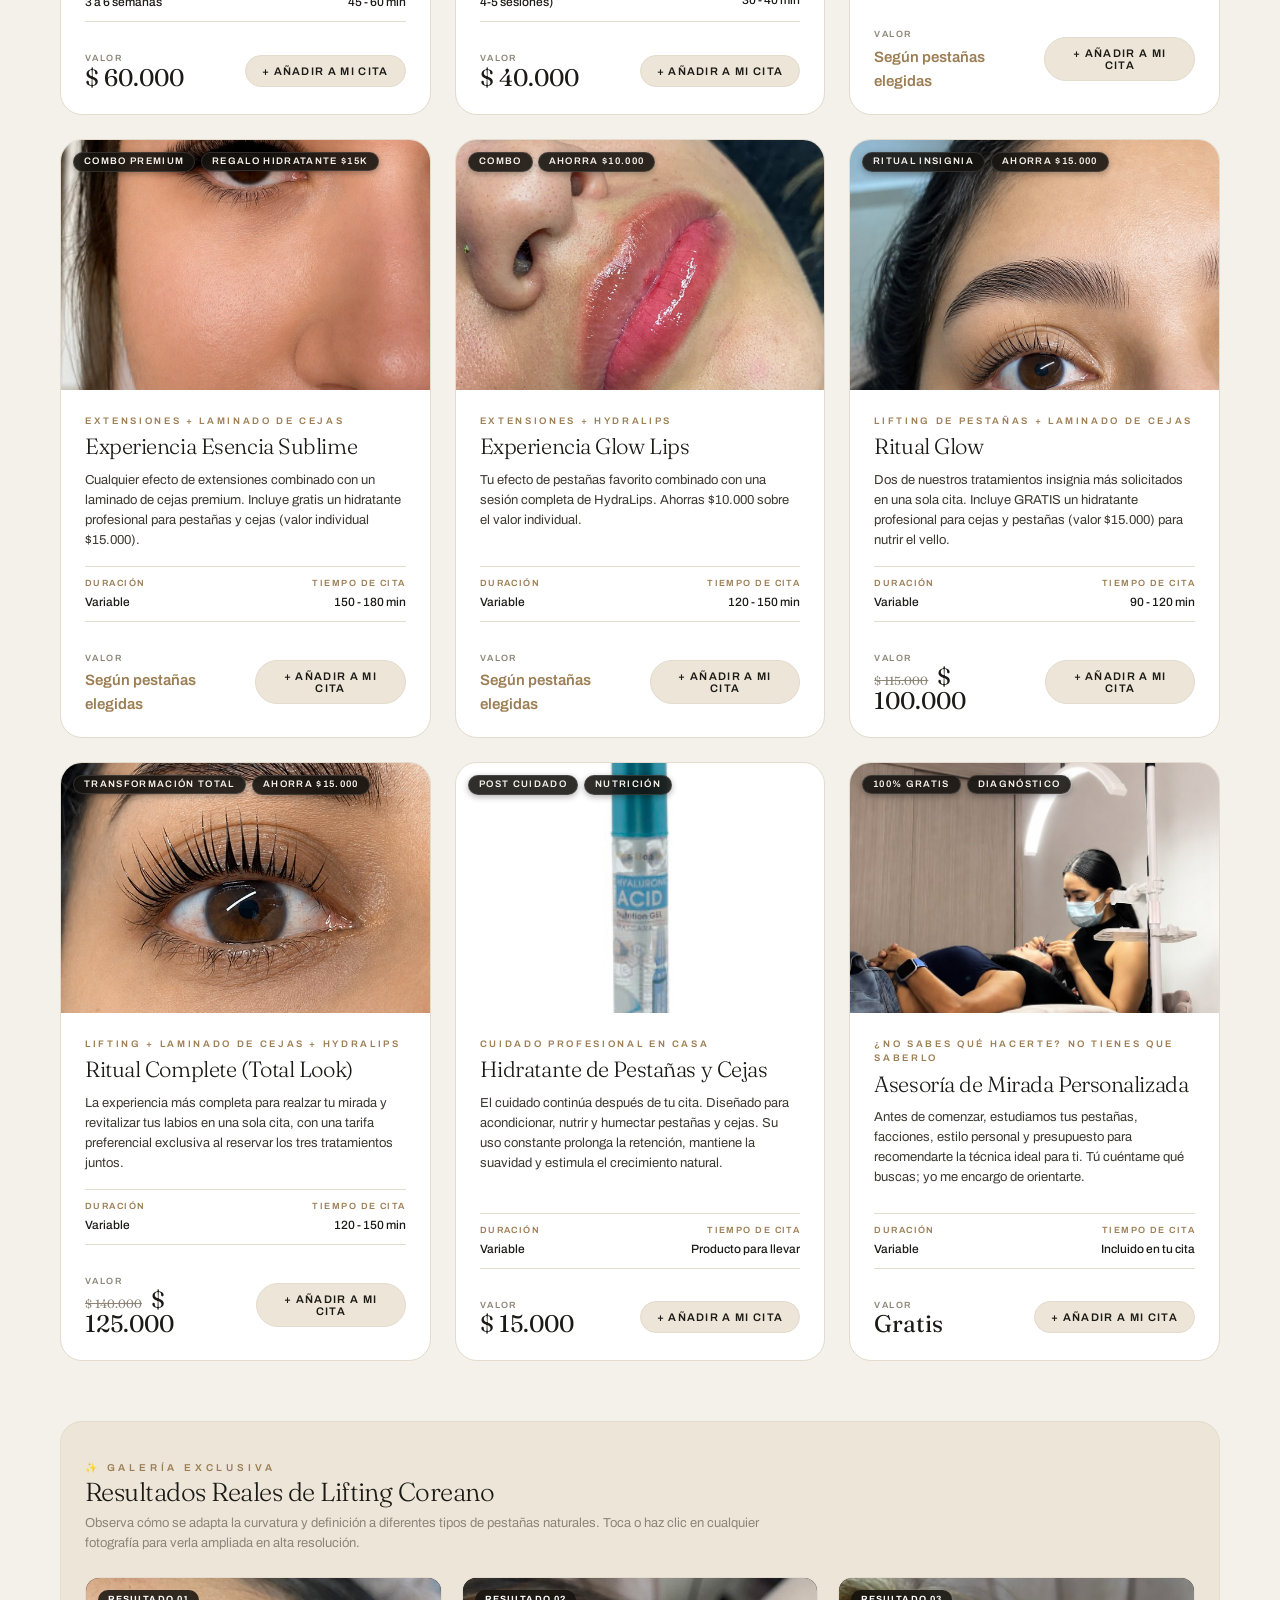
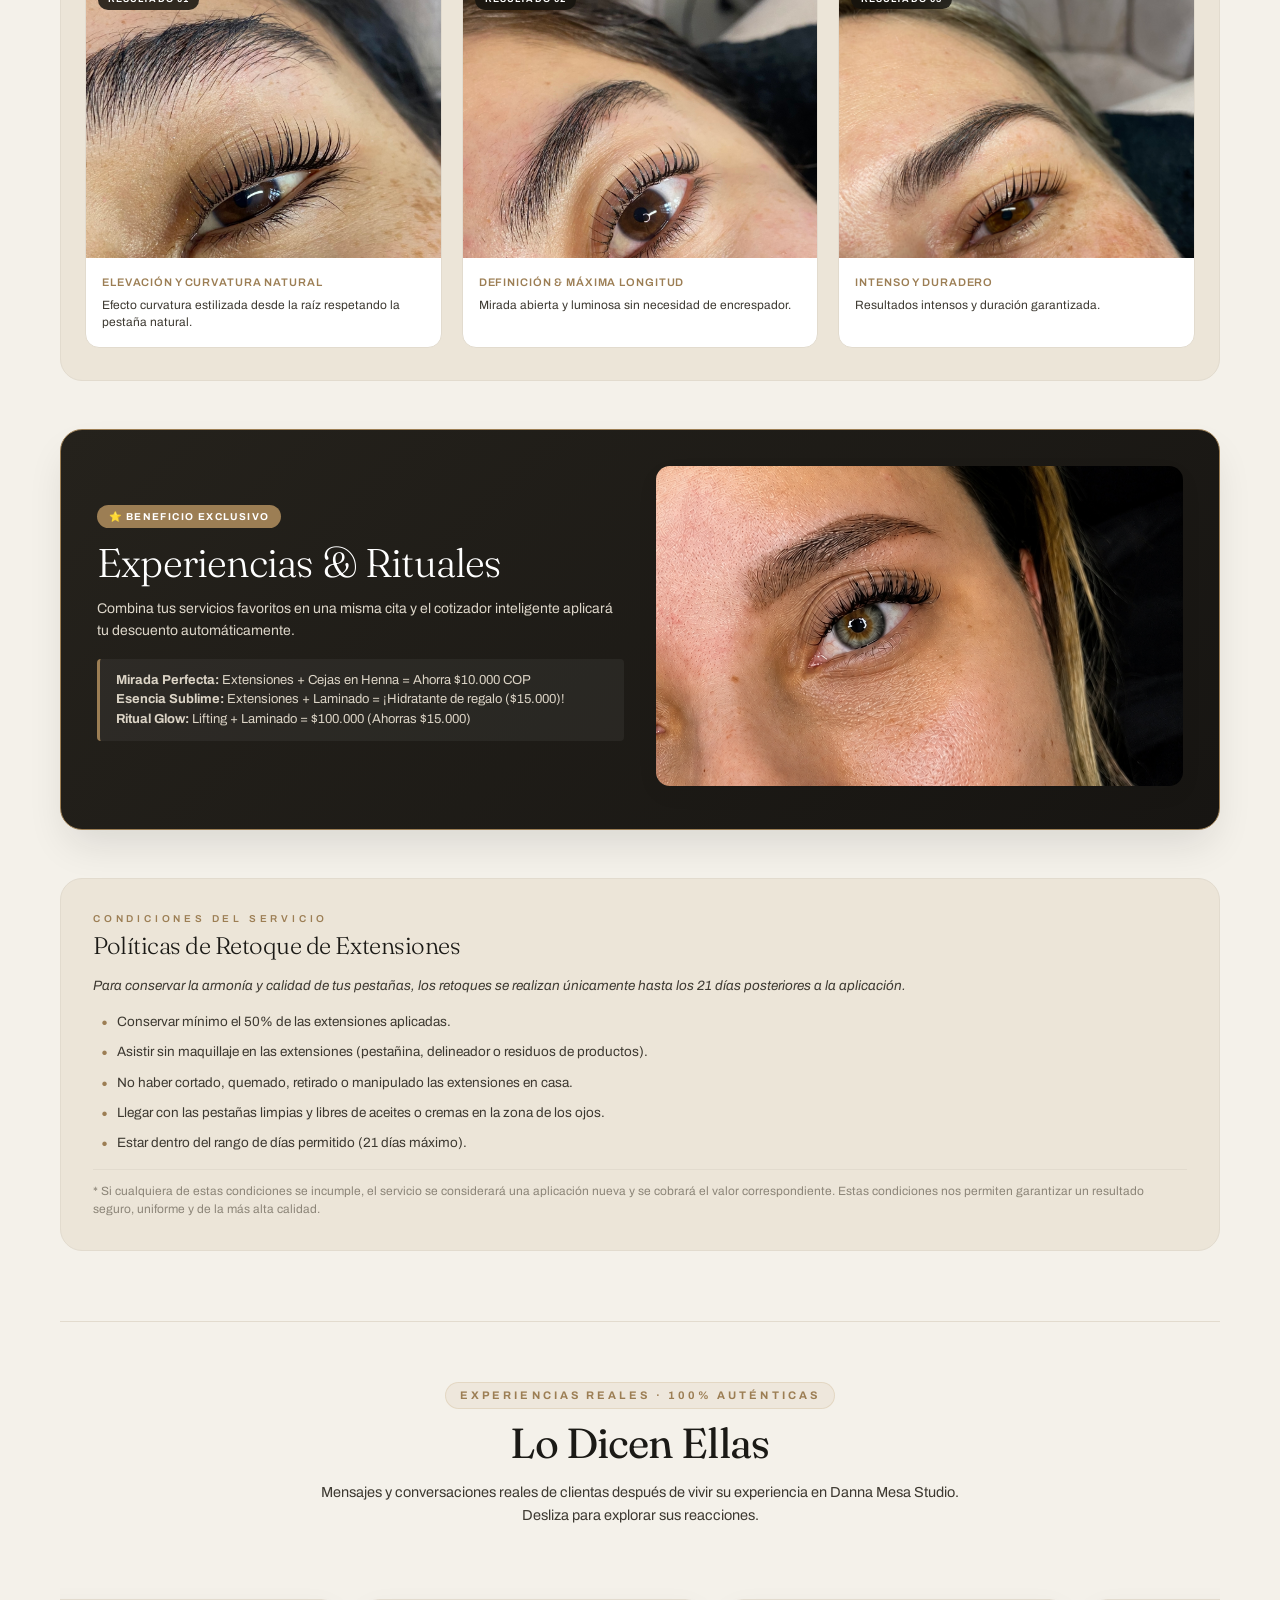
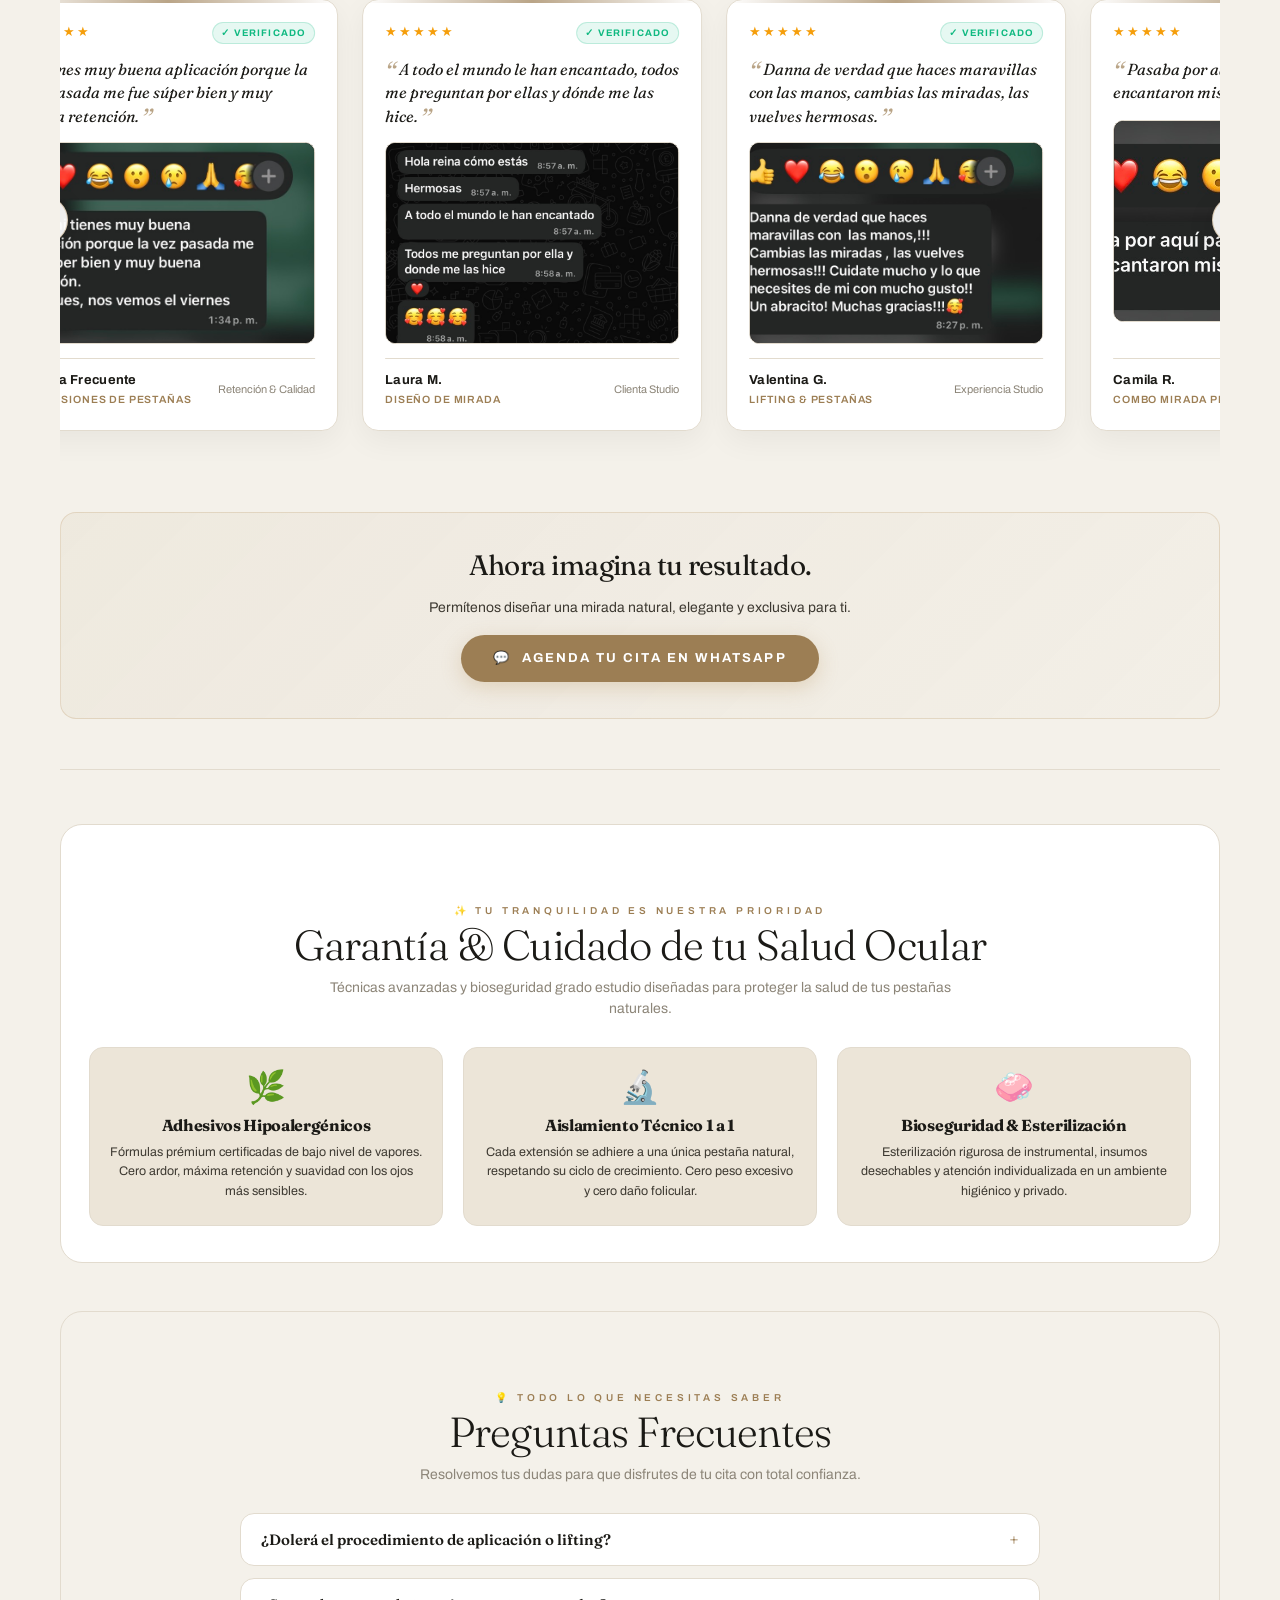
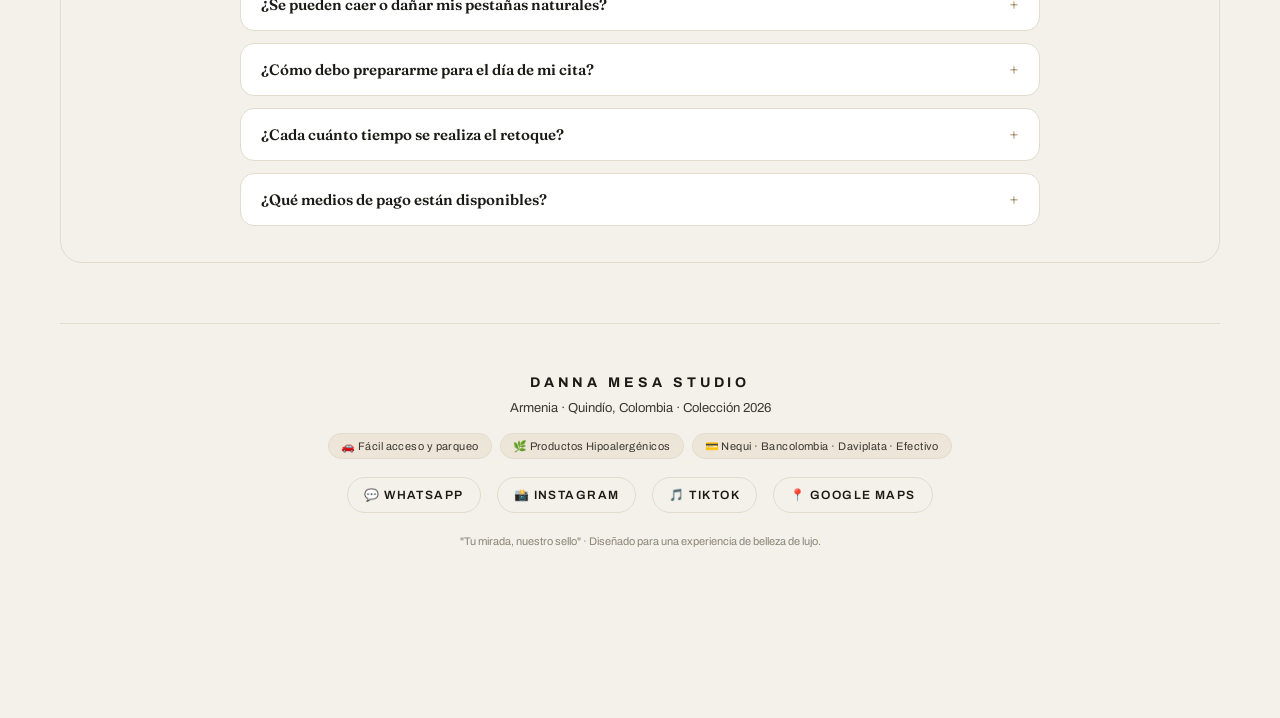
==== commit 5af9b0b8: "h" ====
--- a/index.html
+++ b/index.html
@@ -479,10 +479,10 @@
   <script src="https://www.gstatic.com/firebasejs/10.8.0/firebase-firestore-compat.js"></script>
 
   <!-- Scripts -->
-  <script src="js/data.js?v=28"></script>
-  <script src="js/lookbook.js?v=28"></script>
-  <script src="js/customizer.js?v=28"></script>
-  <script src="js/app.js?v=28"></script>
-  <script src="js/testimonials.js?v=28"></script>
+  <script src="js/data.js?v=29"></script>
+  <script src="js/lookbook.js?v=29"></script>
+  <script src="js/customizer.js?v=29"></script>
+  <script src="js/app.js?v=29"></script>
+  <script src="js/testimonials.js?v=29"></script>
 </body>
 </html>
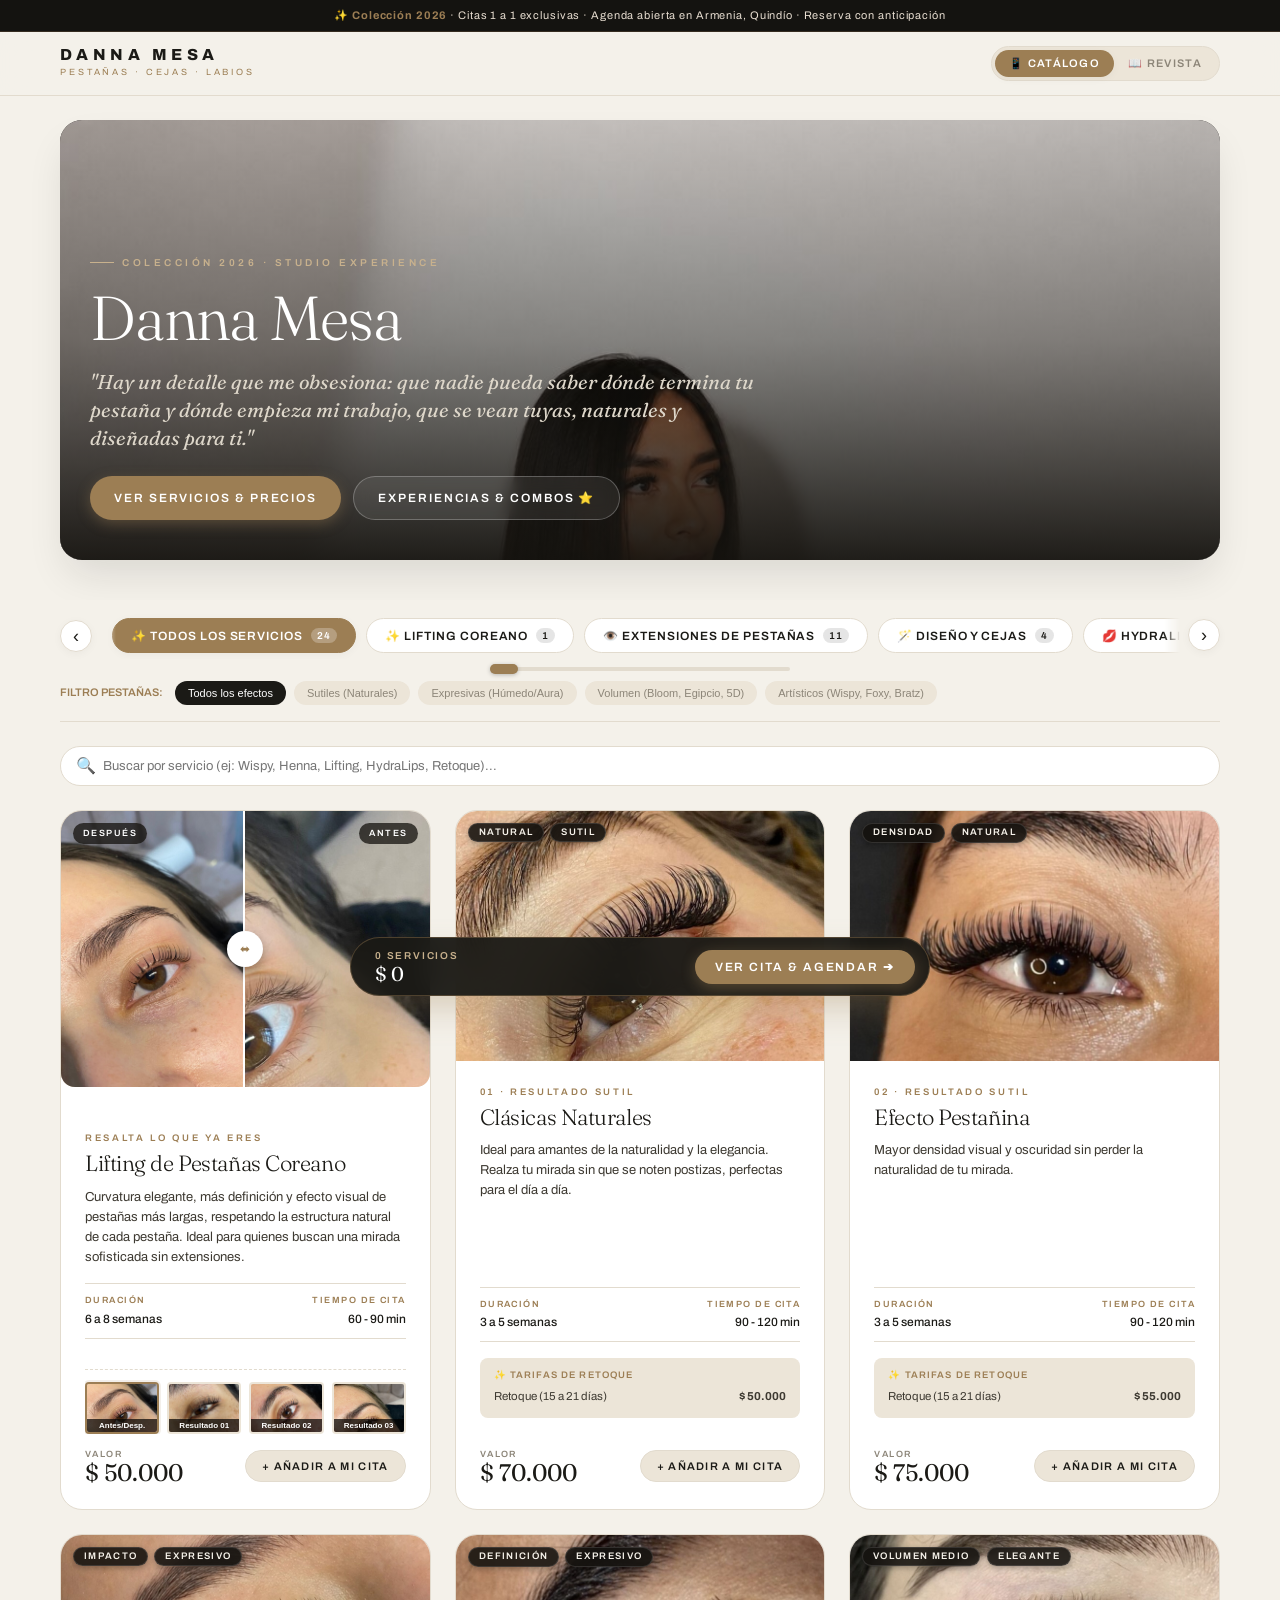
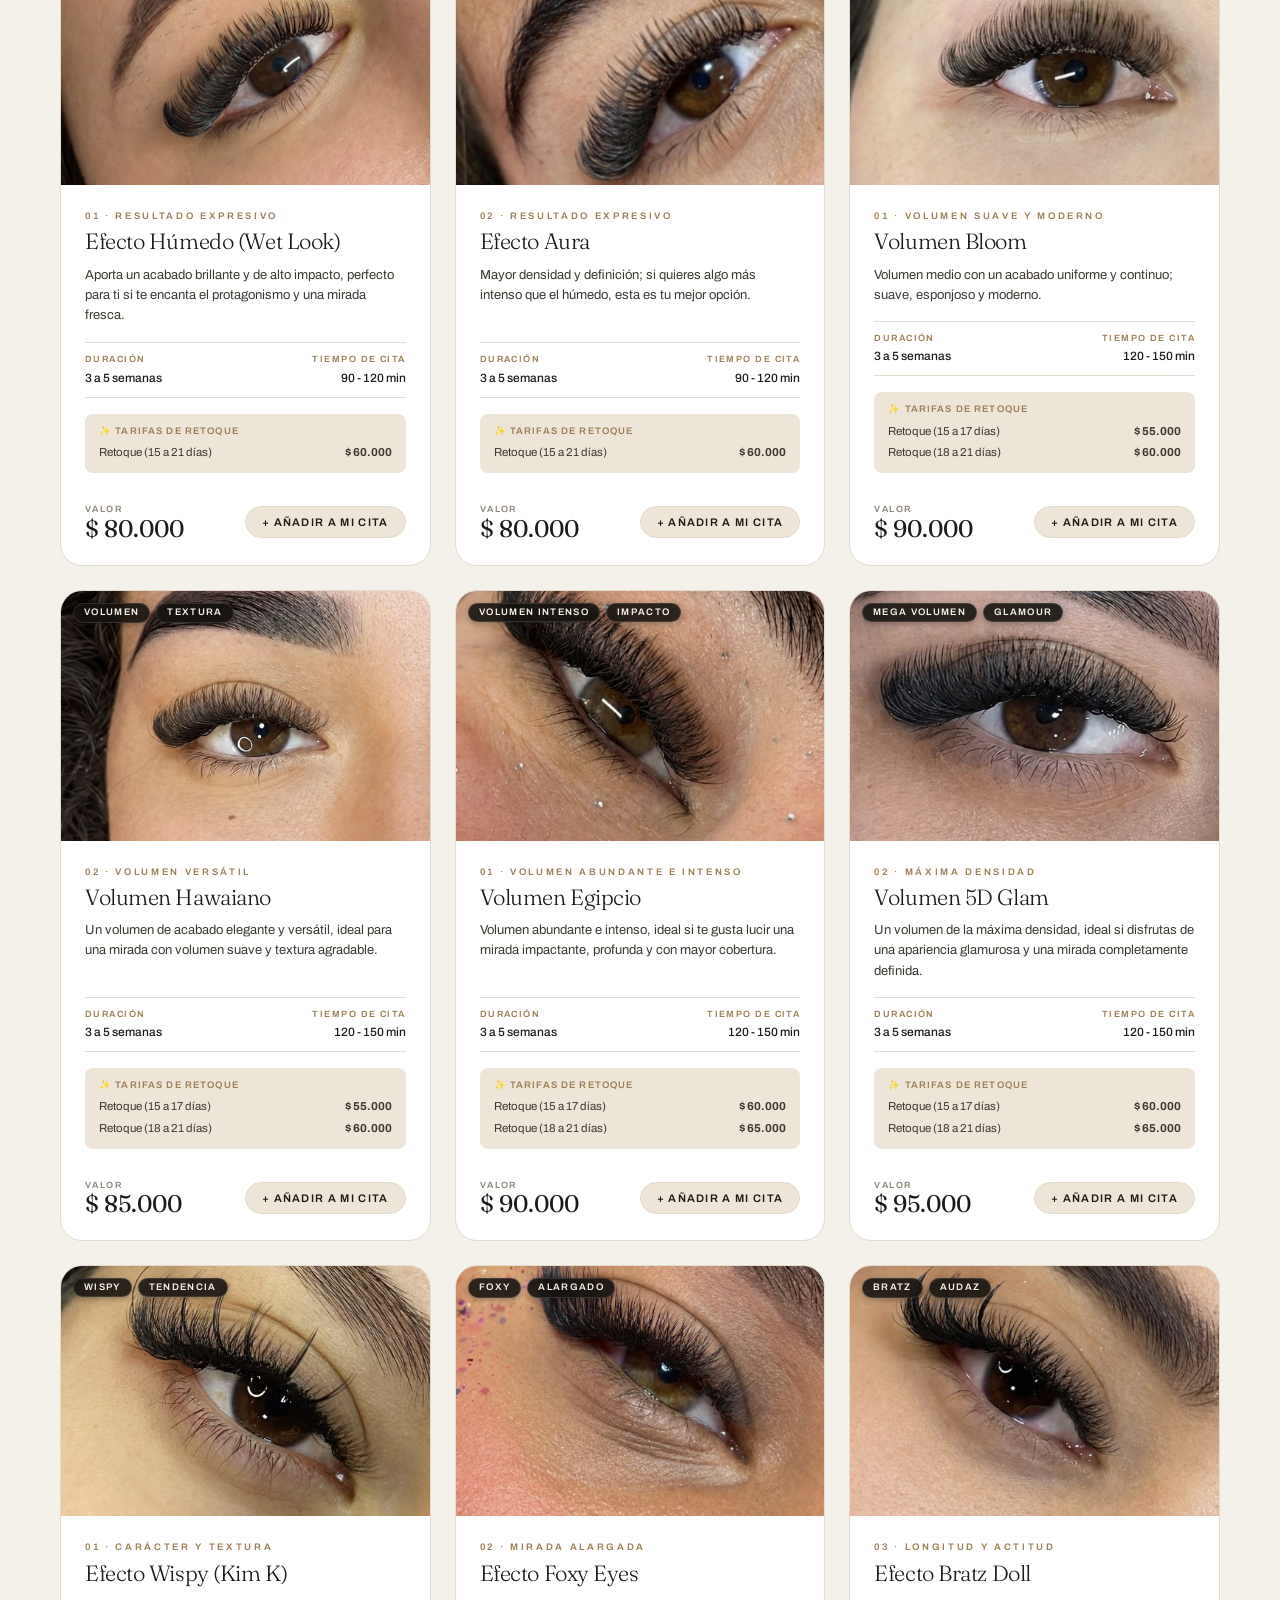
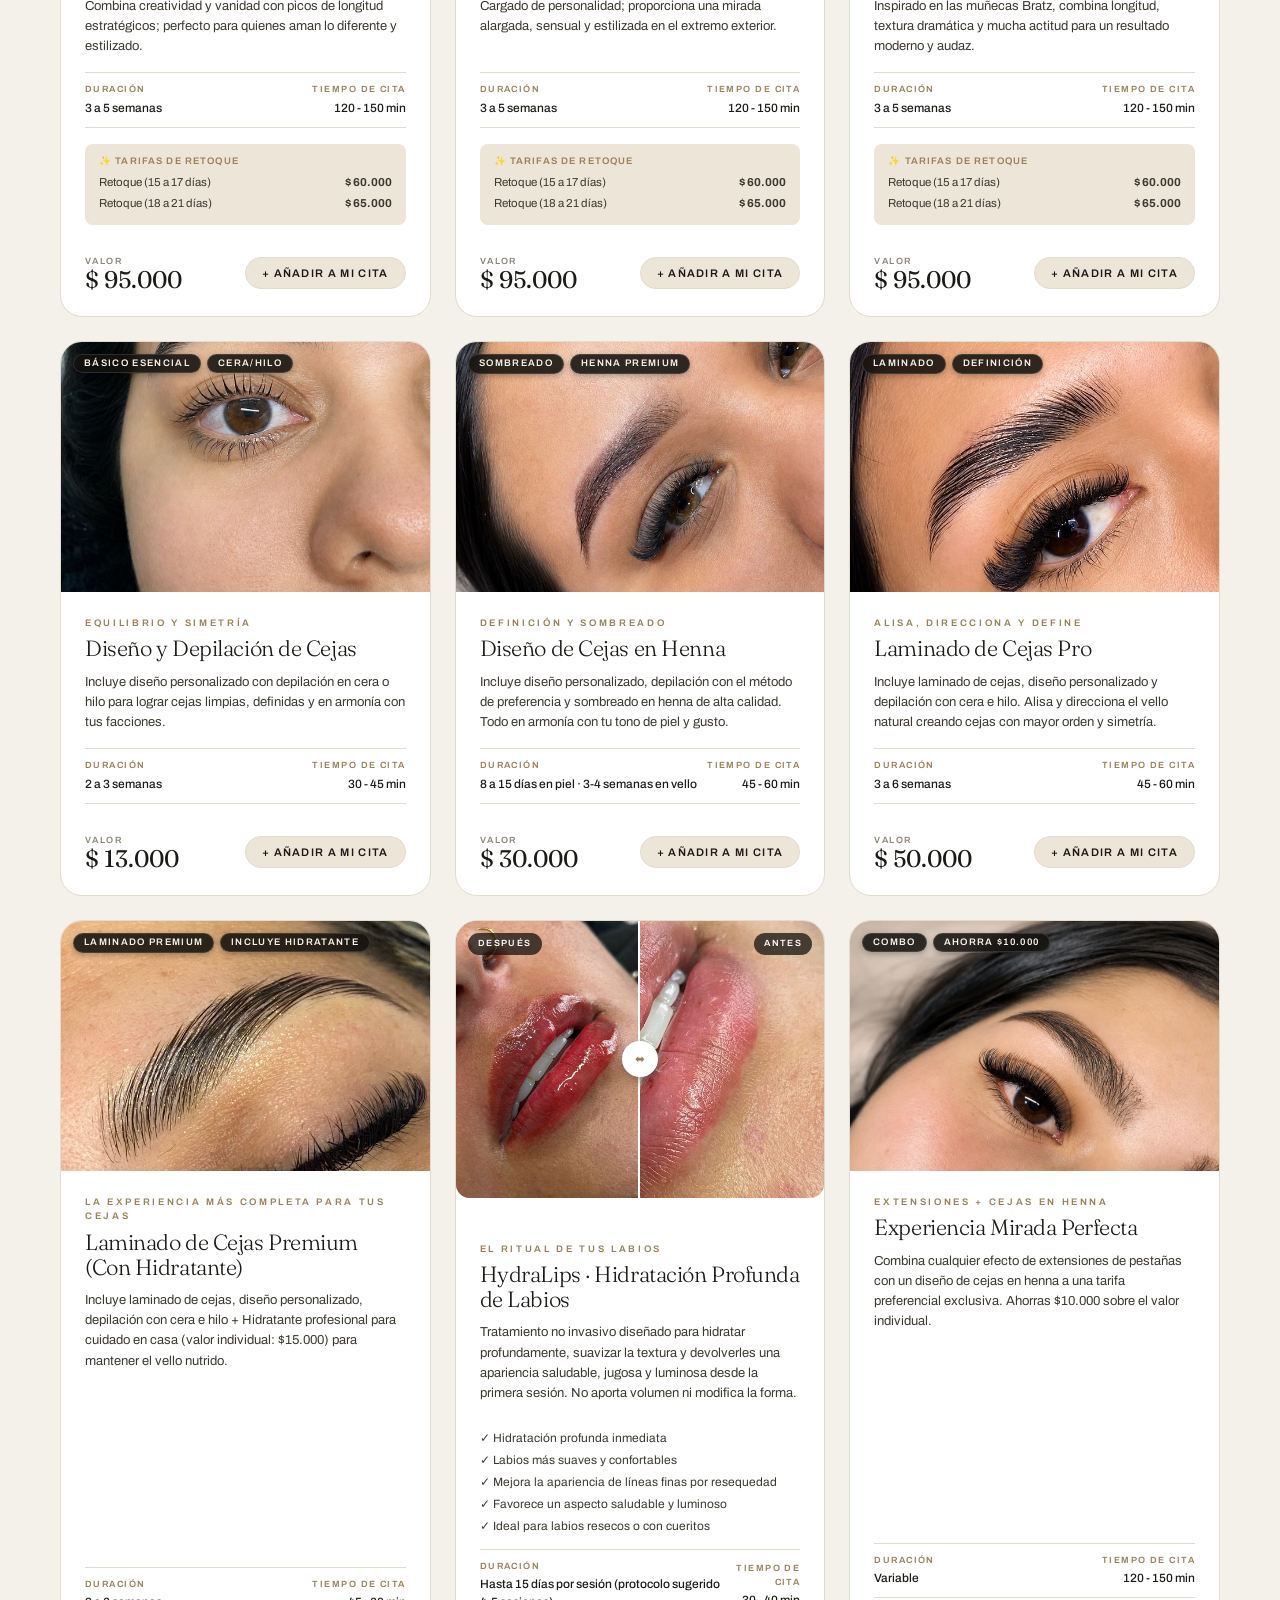
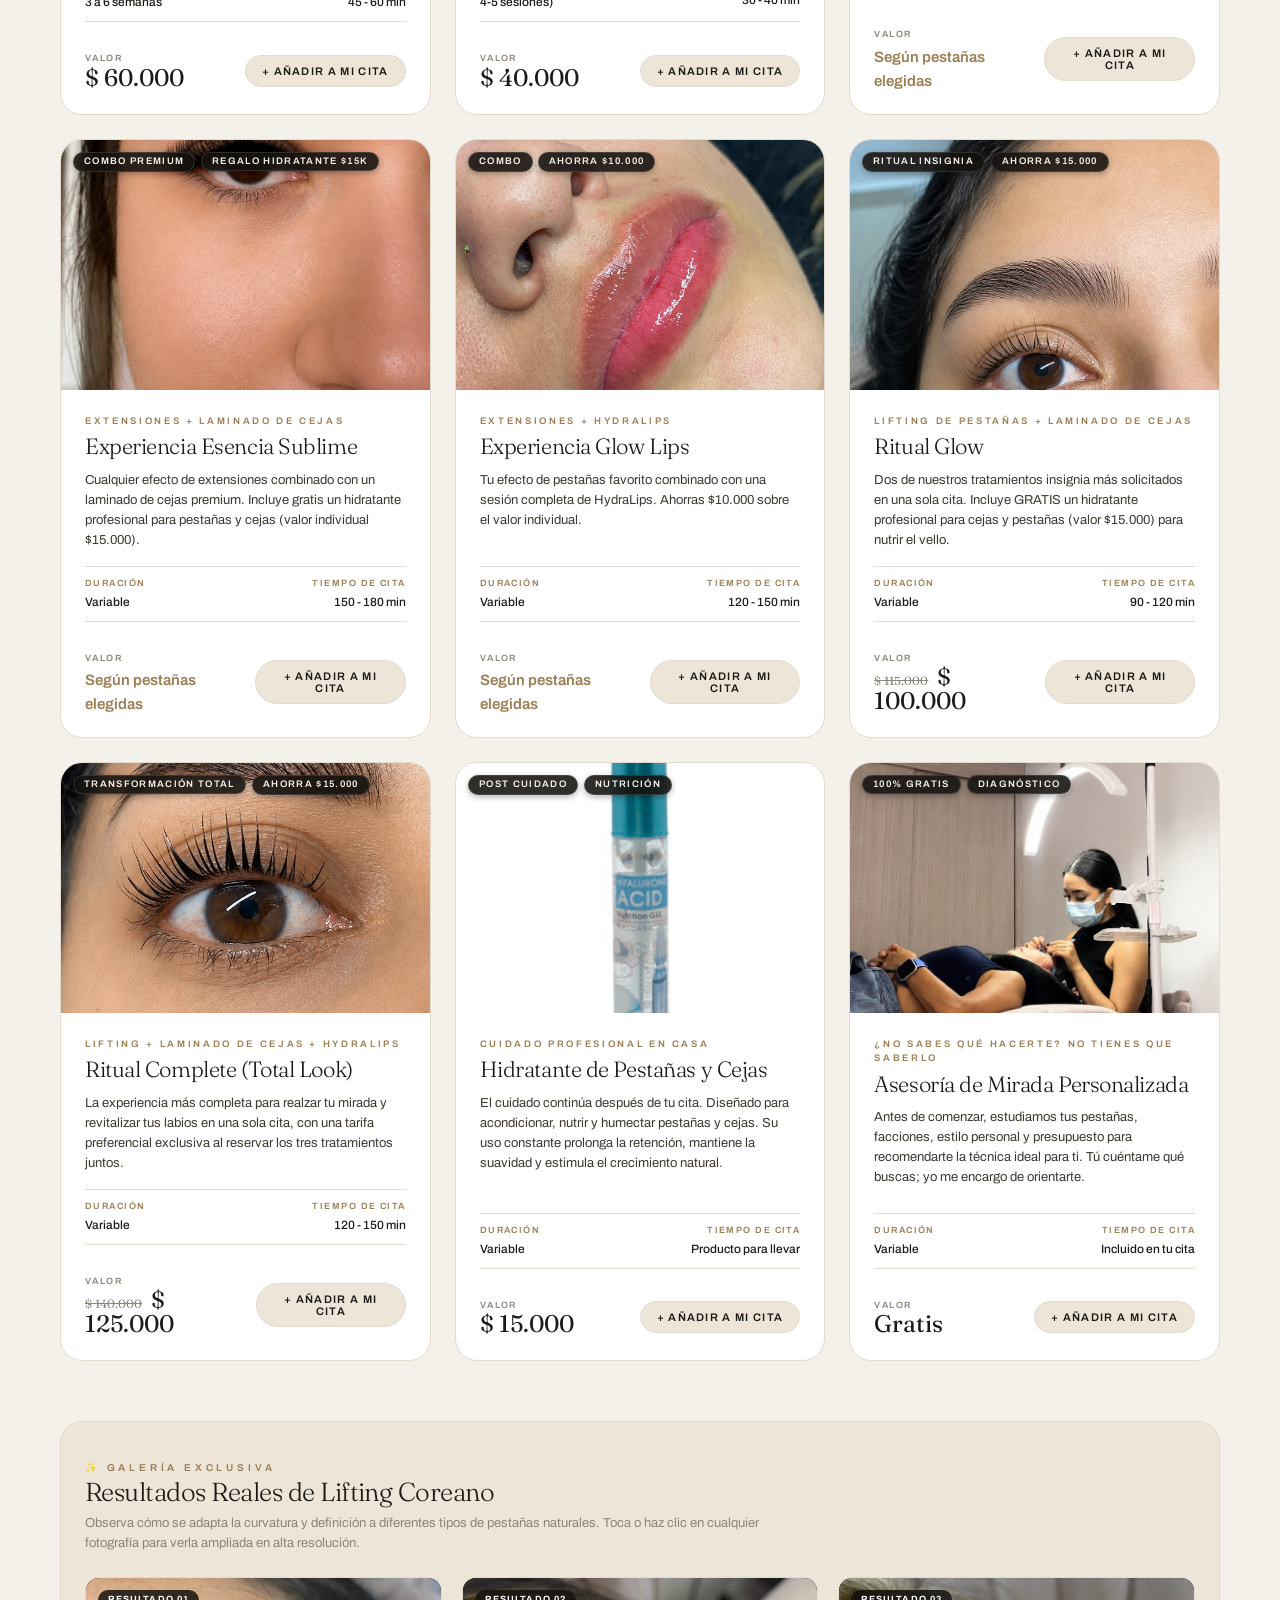
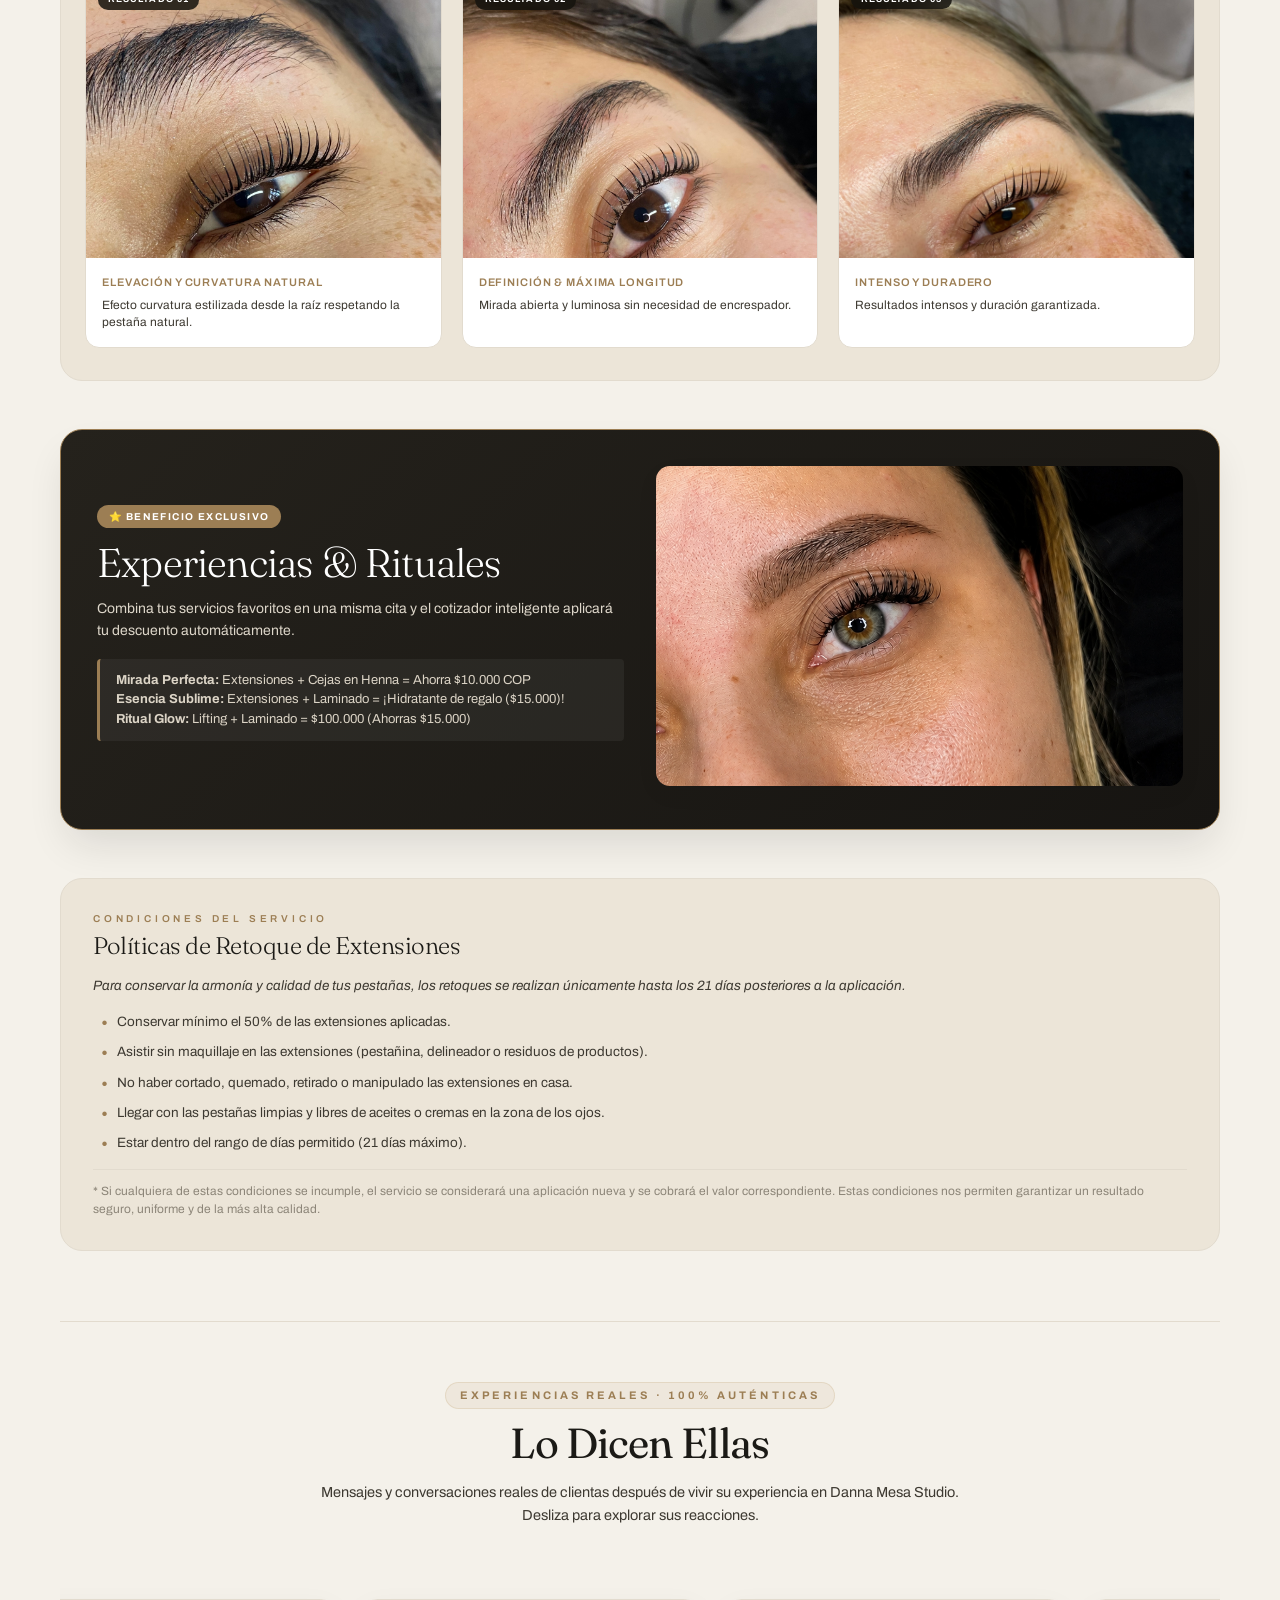
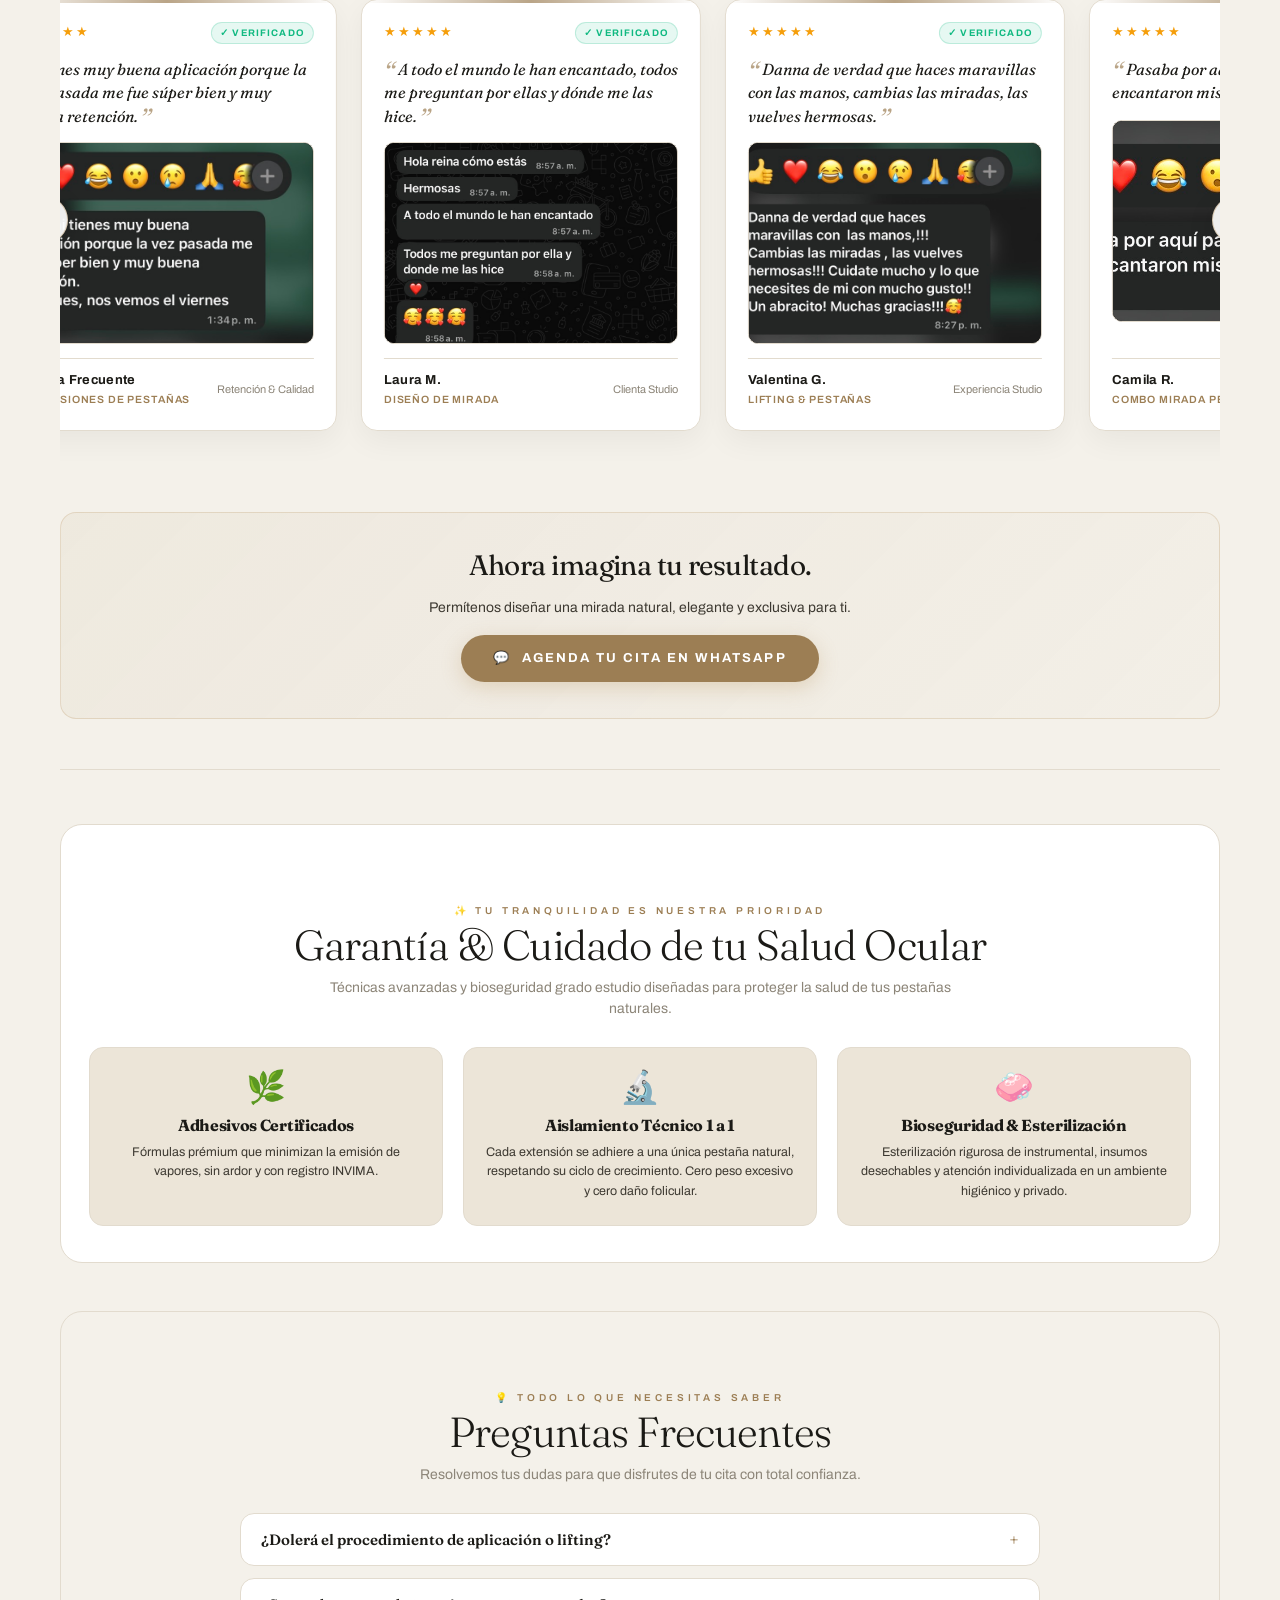
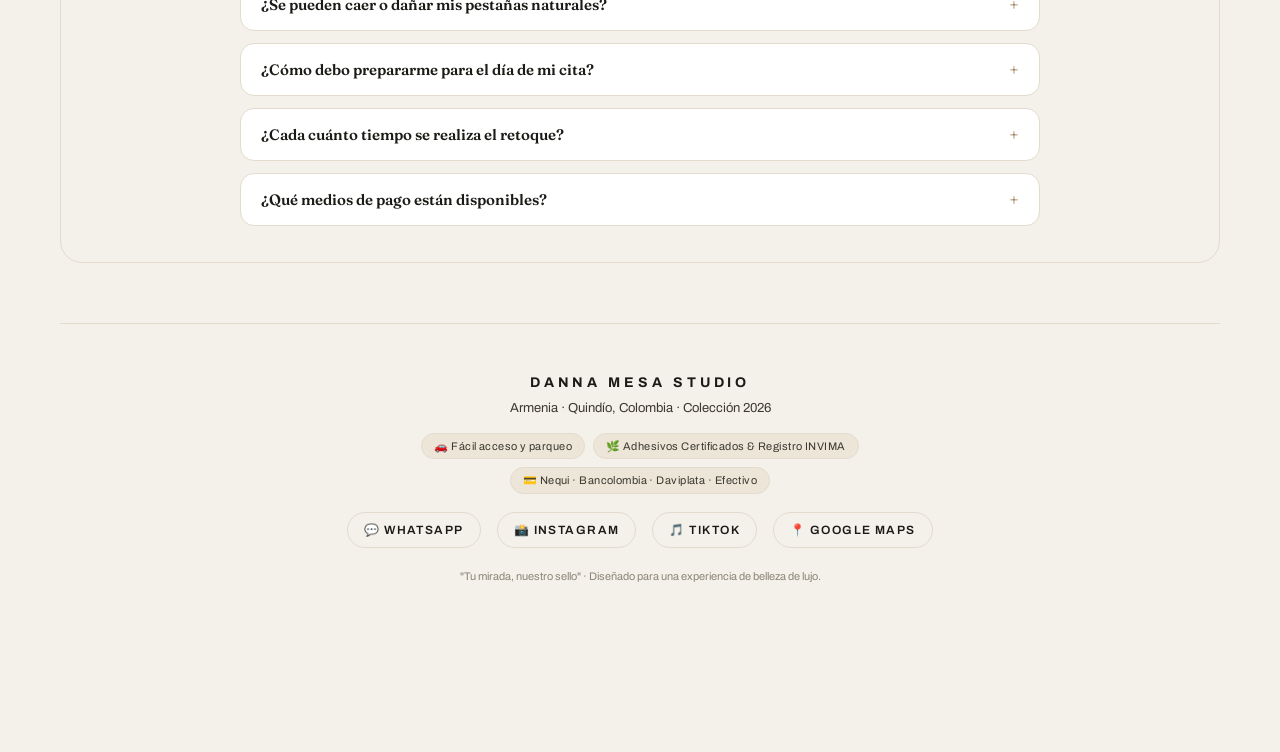
==== commit 76ec7fd2: "h" ====
--- a/index.html
+++ b/index.html
@@ -204,9 +204,9 @@
         <div class="trust-pillars-grid">
           <div class="trust-pillar-card">
             <div class="trust-pillar-icon">🌿</div>
-            <h3 class="trust-pillar-title">Adhesivos Hipoalergénicos</h3>
+            <h3 class="trust-pillar-title">Adhesivos Certificados</h3>
             <p class="trust-pillar-desc">
-              Fórmulas prémium certificadas de bajo nivel de vapores. Cero ardor, máxima retención y suavidad con los ojos más sensibles.
+              Fórmulas prémium que minimizan la emisión de vapores, sin ardor y con registro INVIMA.
             </p>
           </div>
 
@@ -300,7 +300,7 @@
 
         <div class="footer-badges-wrap">
           <span class="footer-pill">🚗 Fácil acceso y parqueo</span>
-          <span class="footer-pill">🌿 Productos Hipoalergénicos</span>
+          <span class="footer-pill">🌿 Adhesivos Certificados & Registro INVIMA</span>
           <span class="footer-pill">💳 Nequi · Bancolombia · Daviplata · Efectivo</span>
         </div>
         
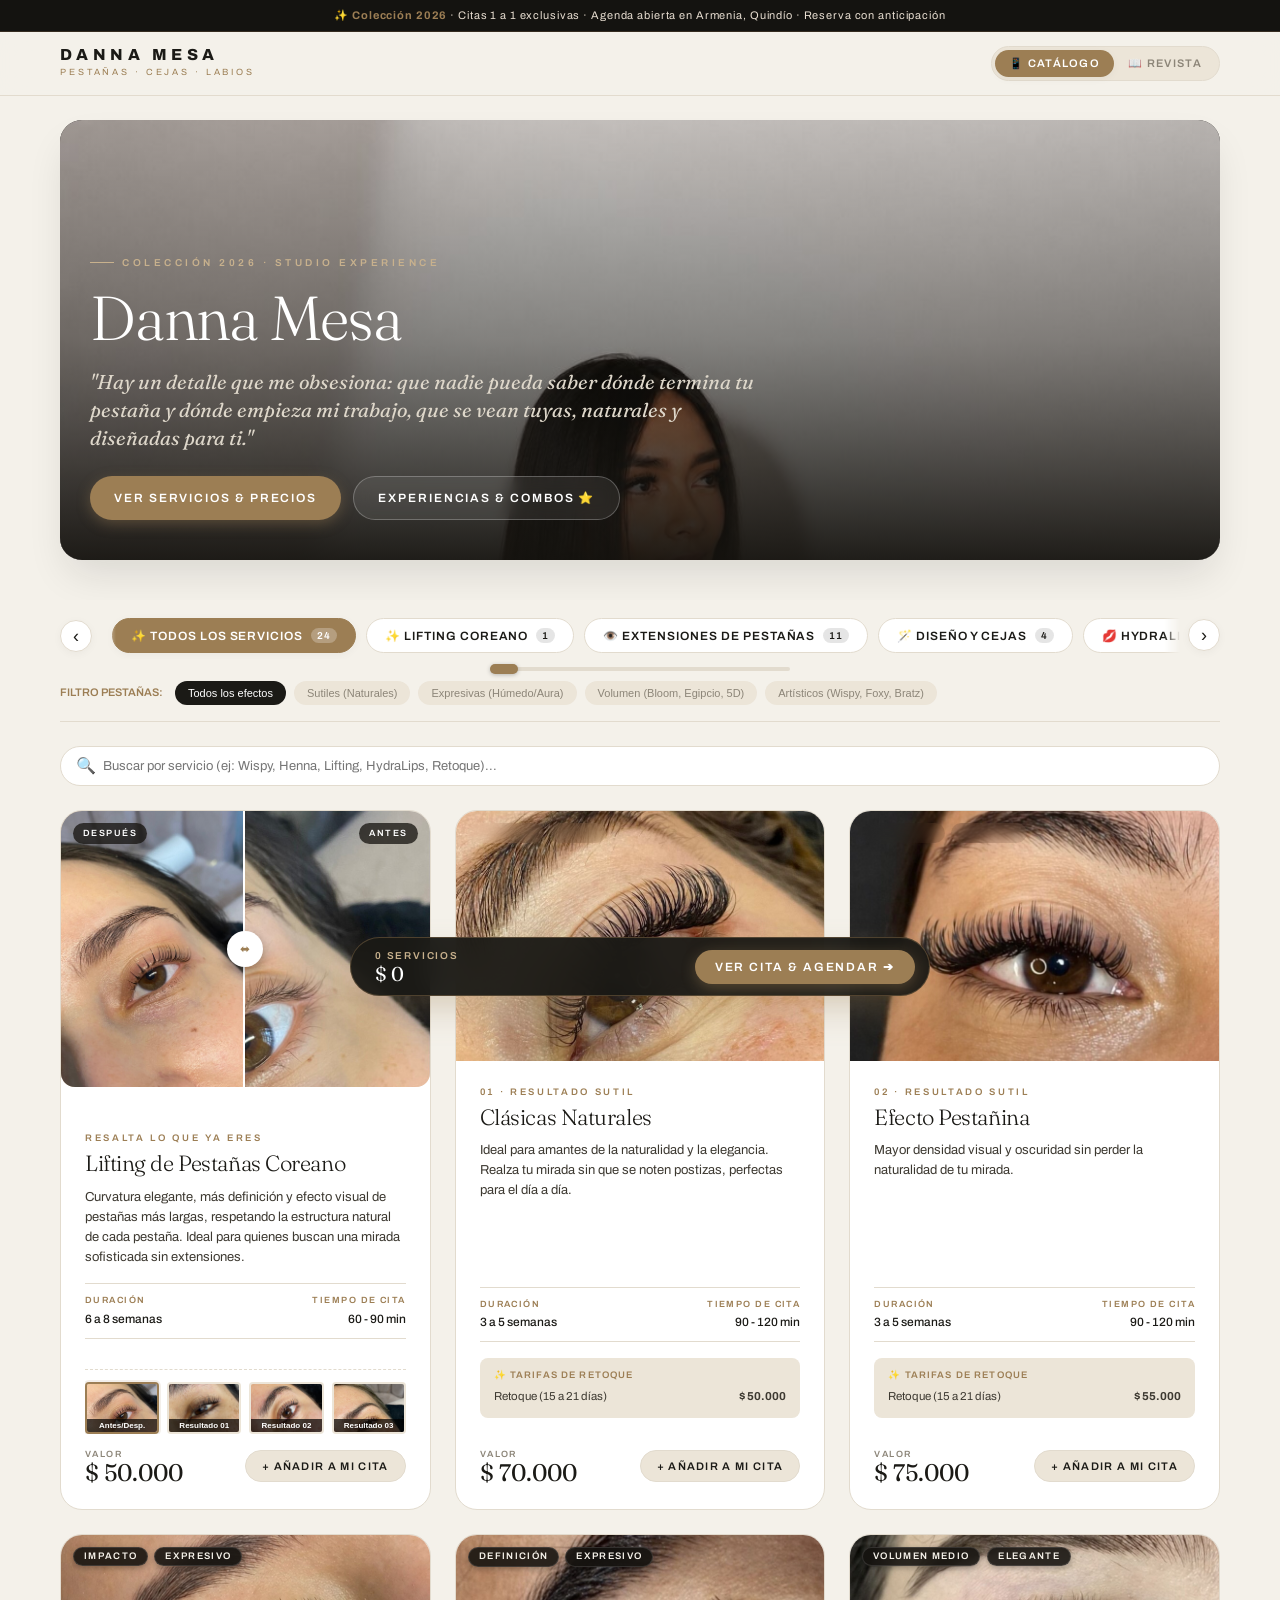
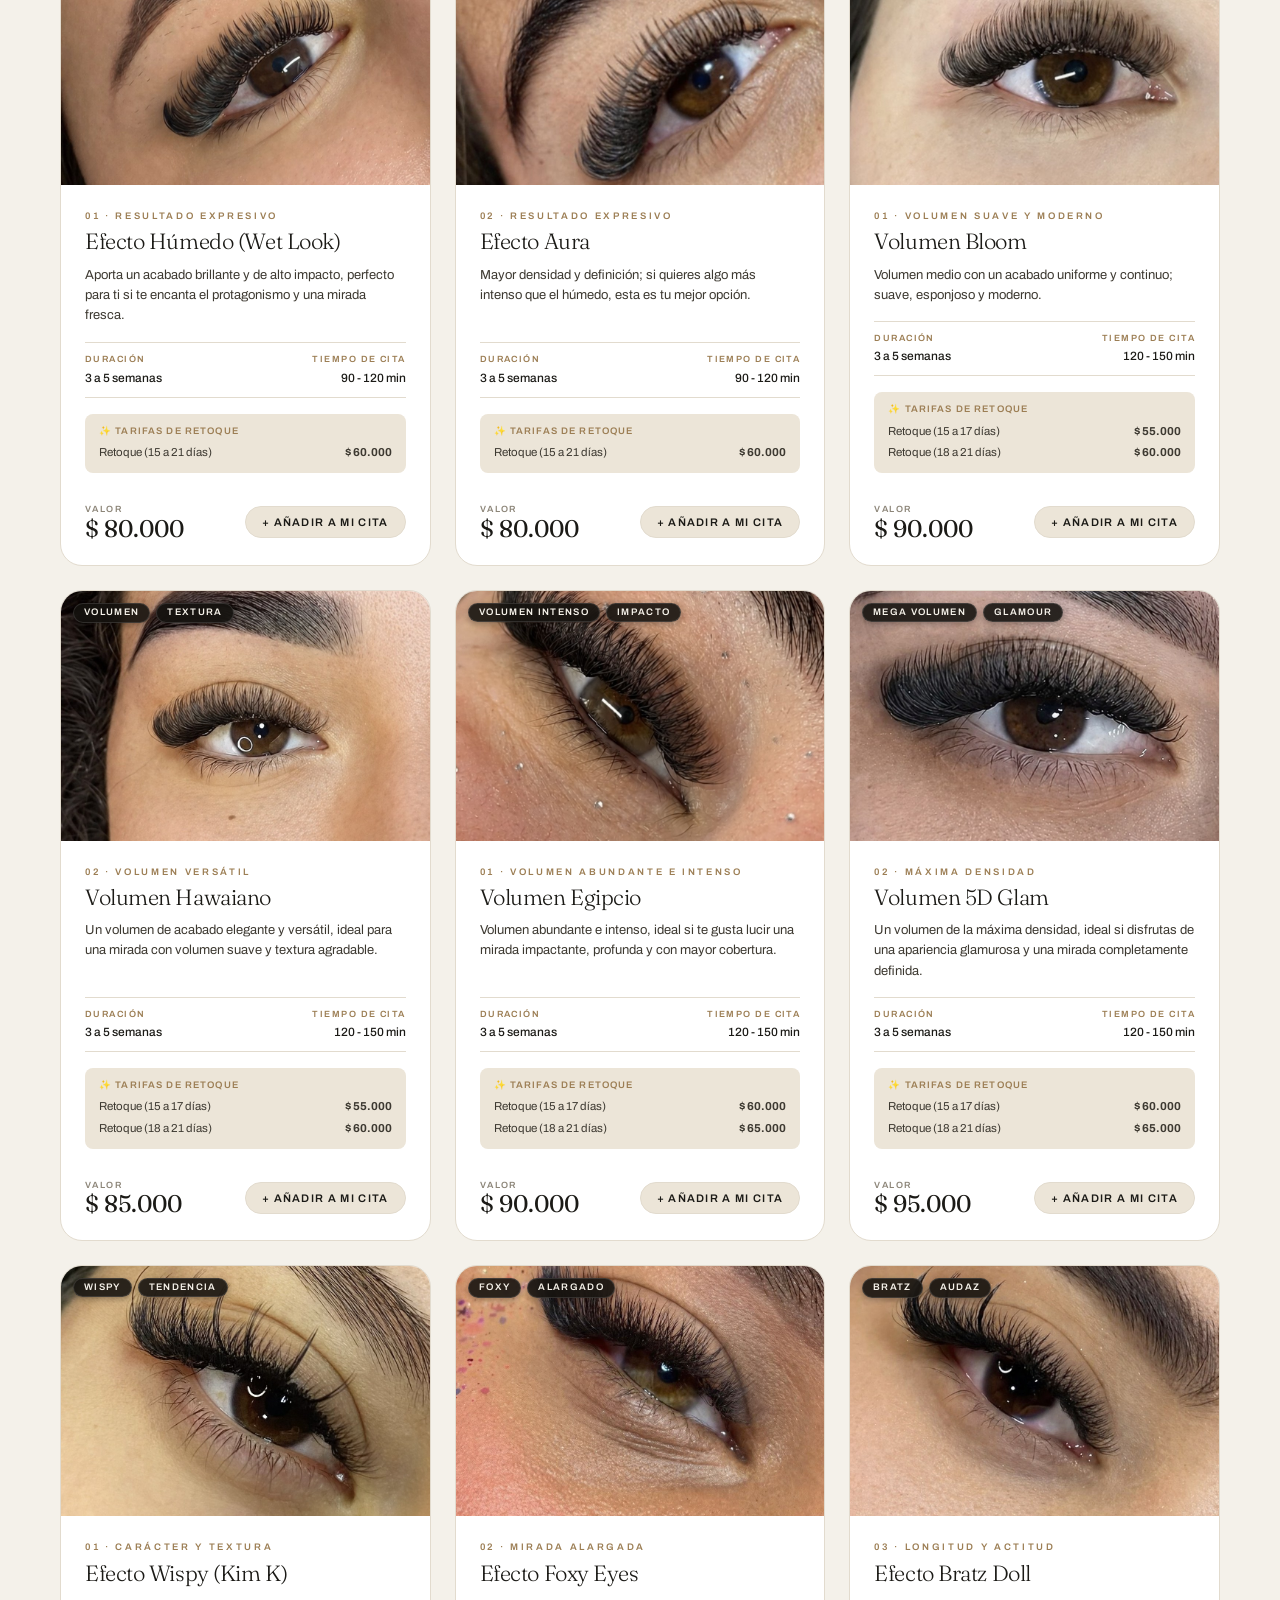
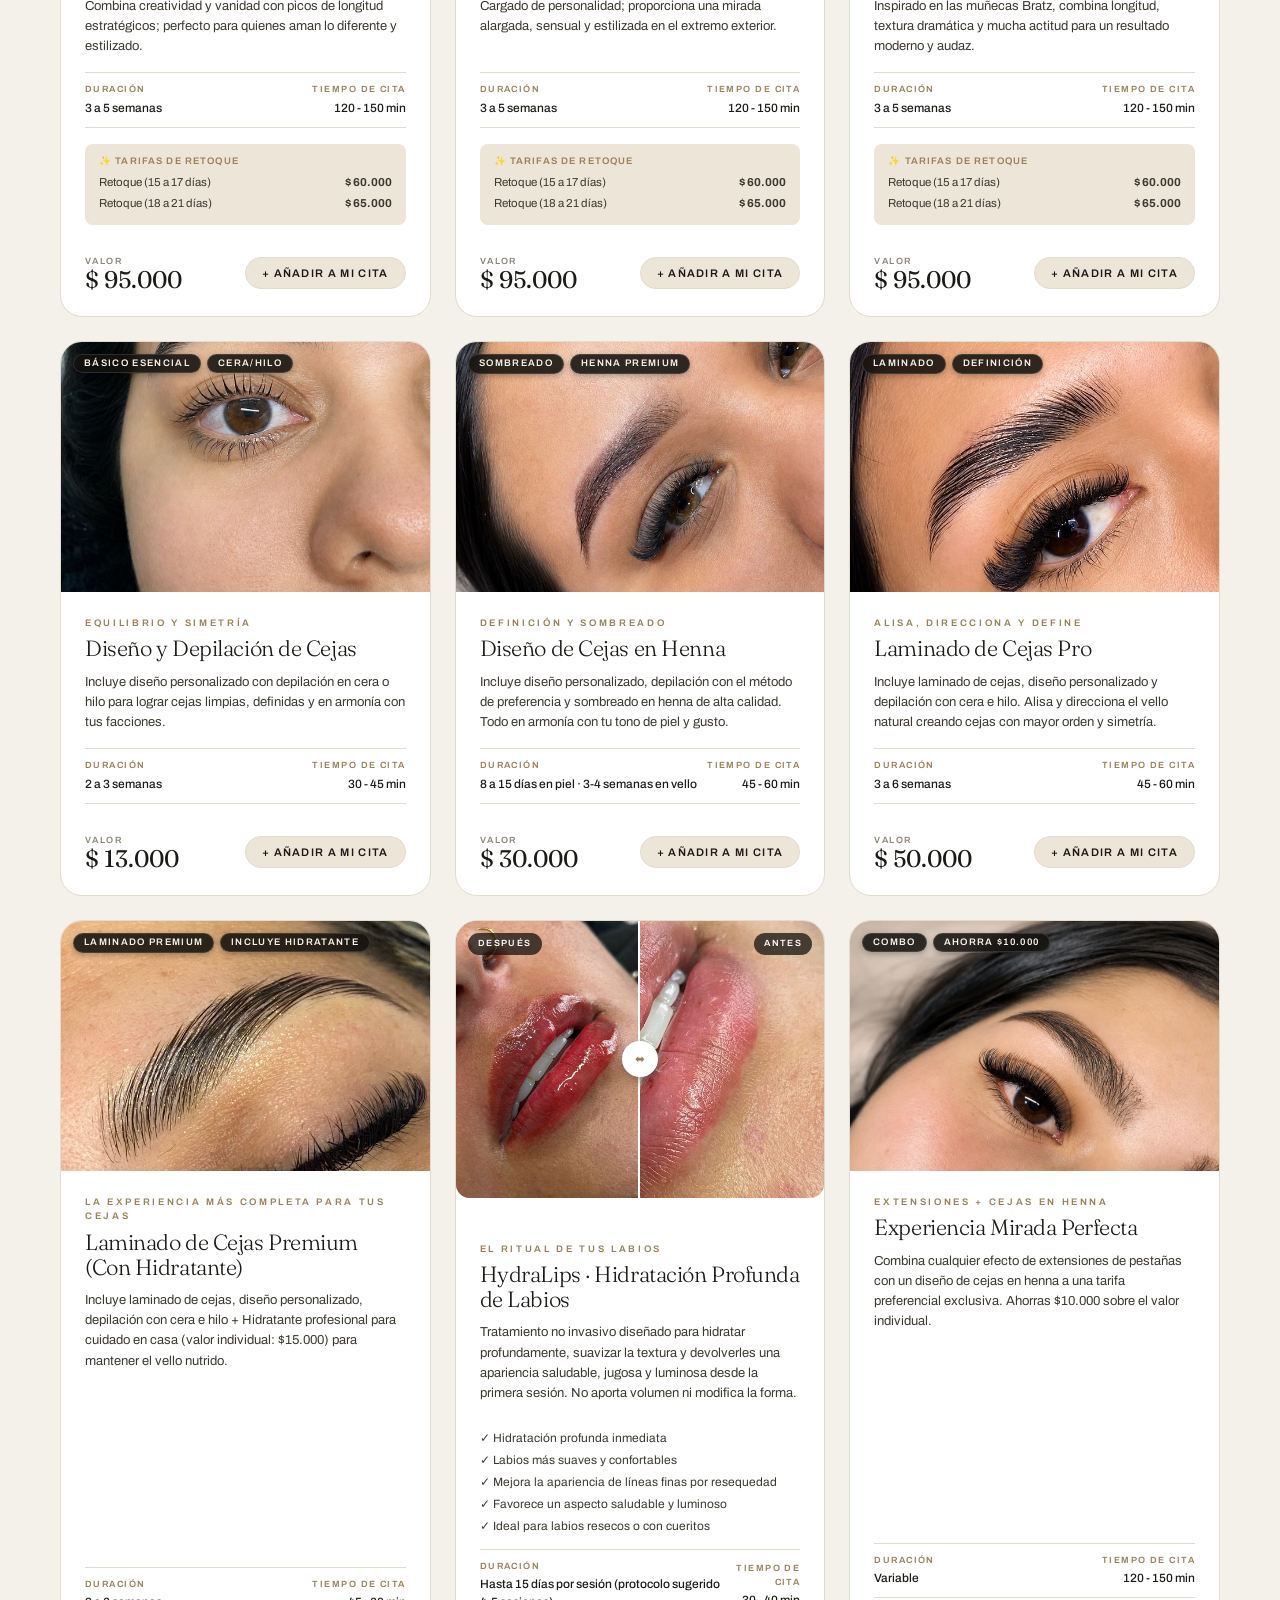
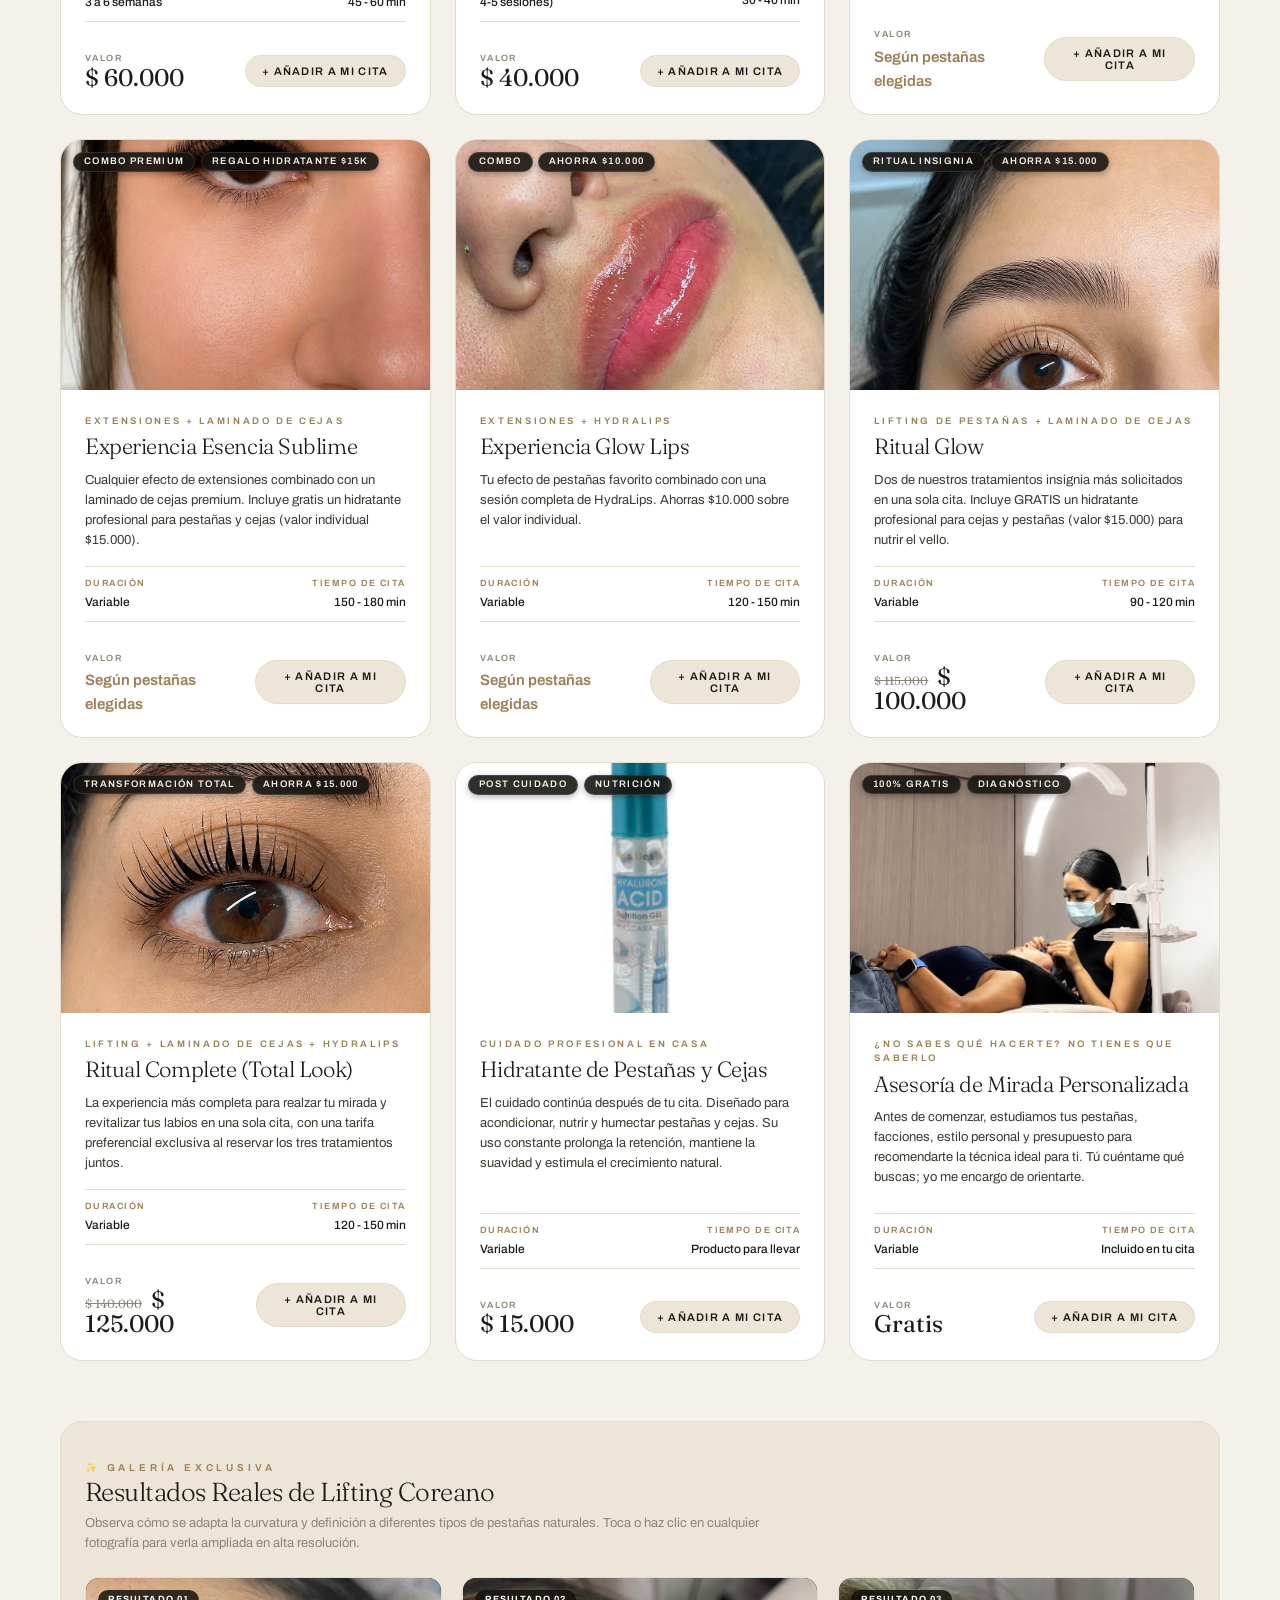
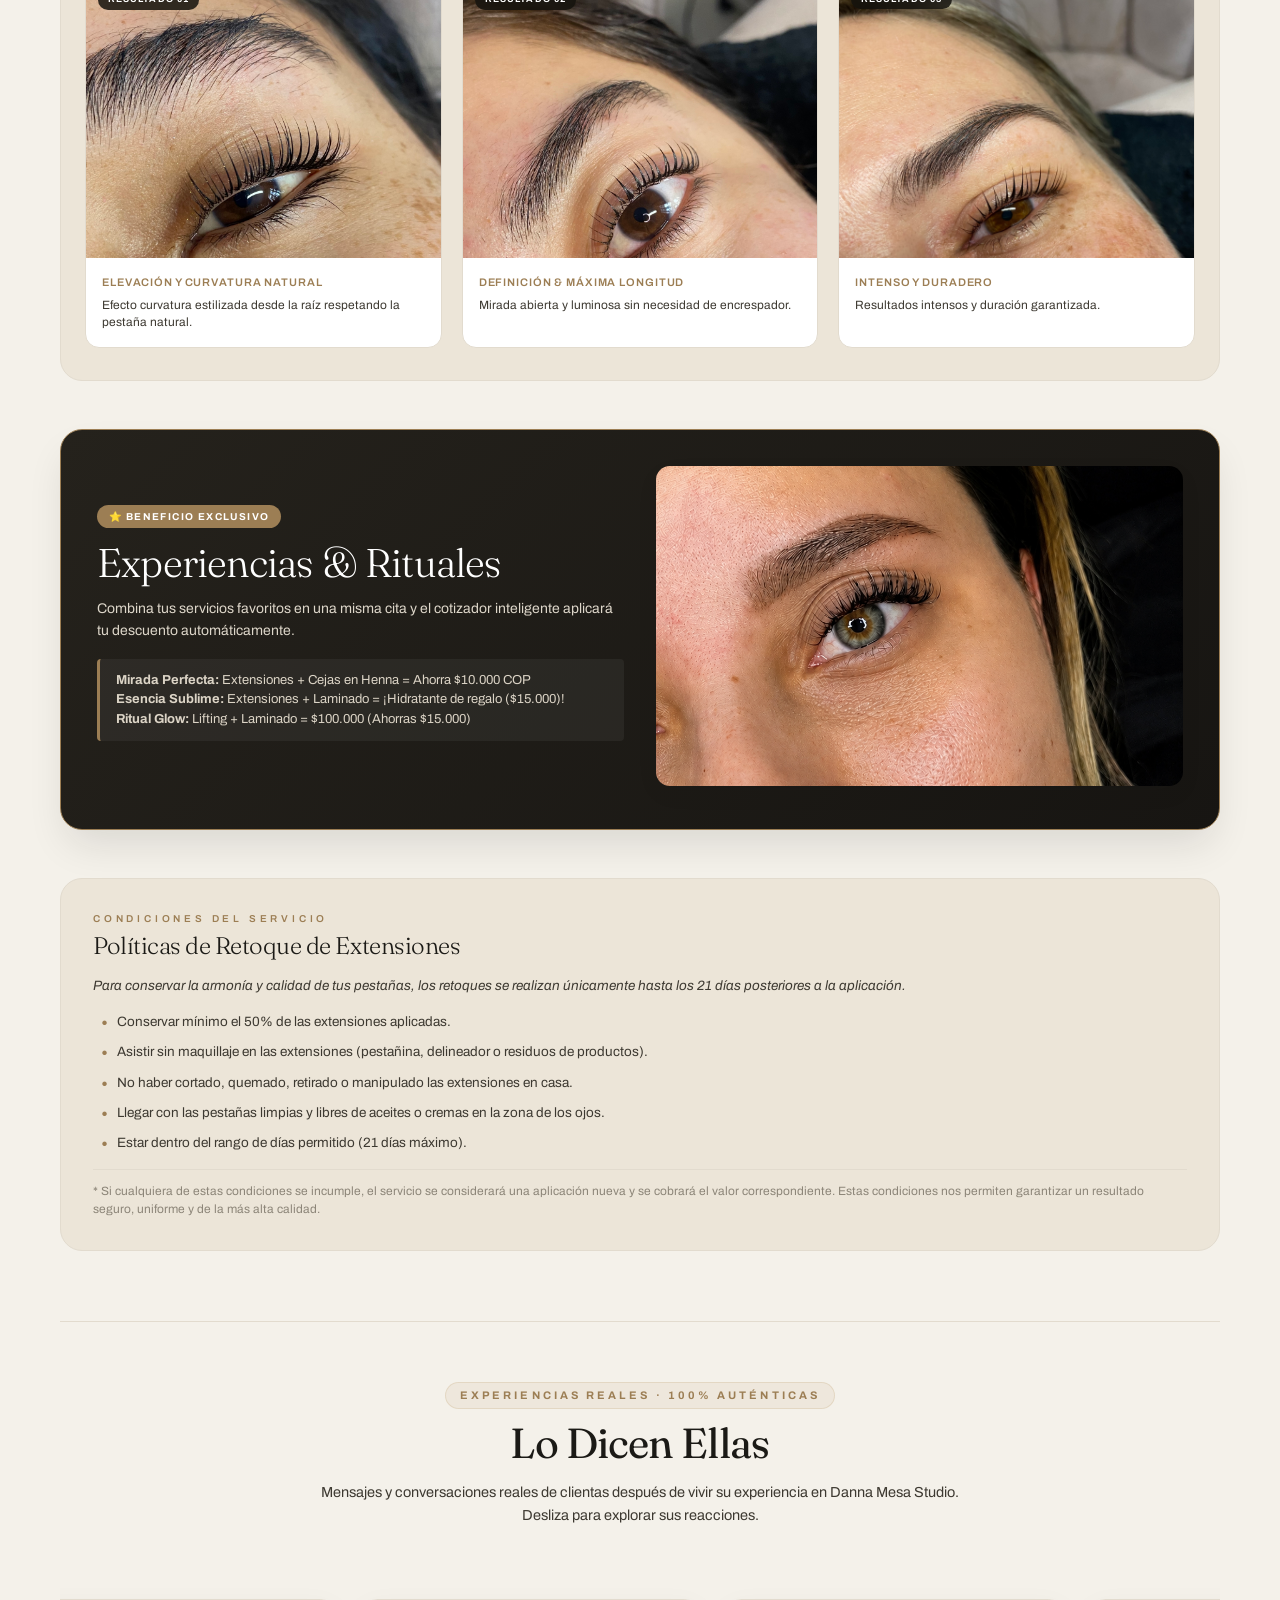
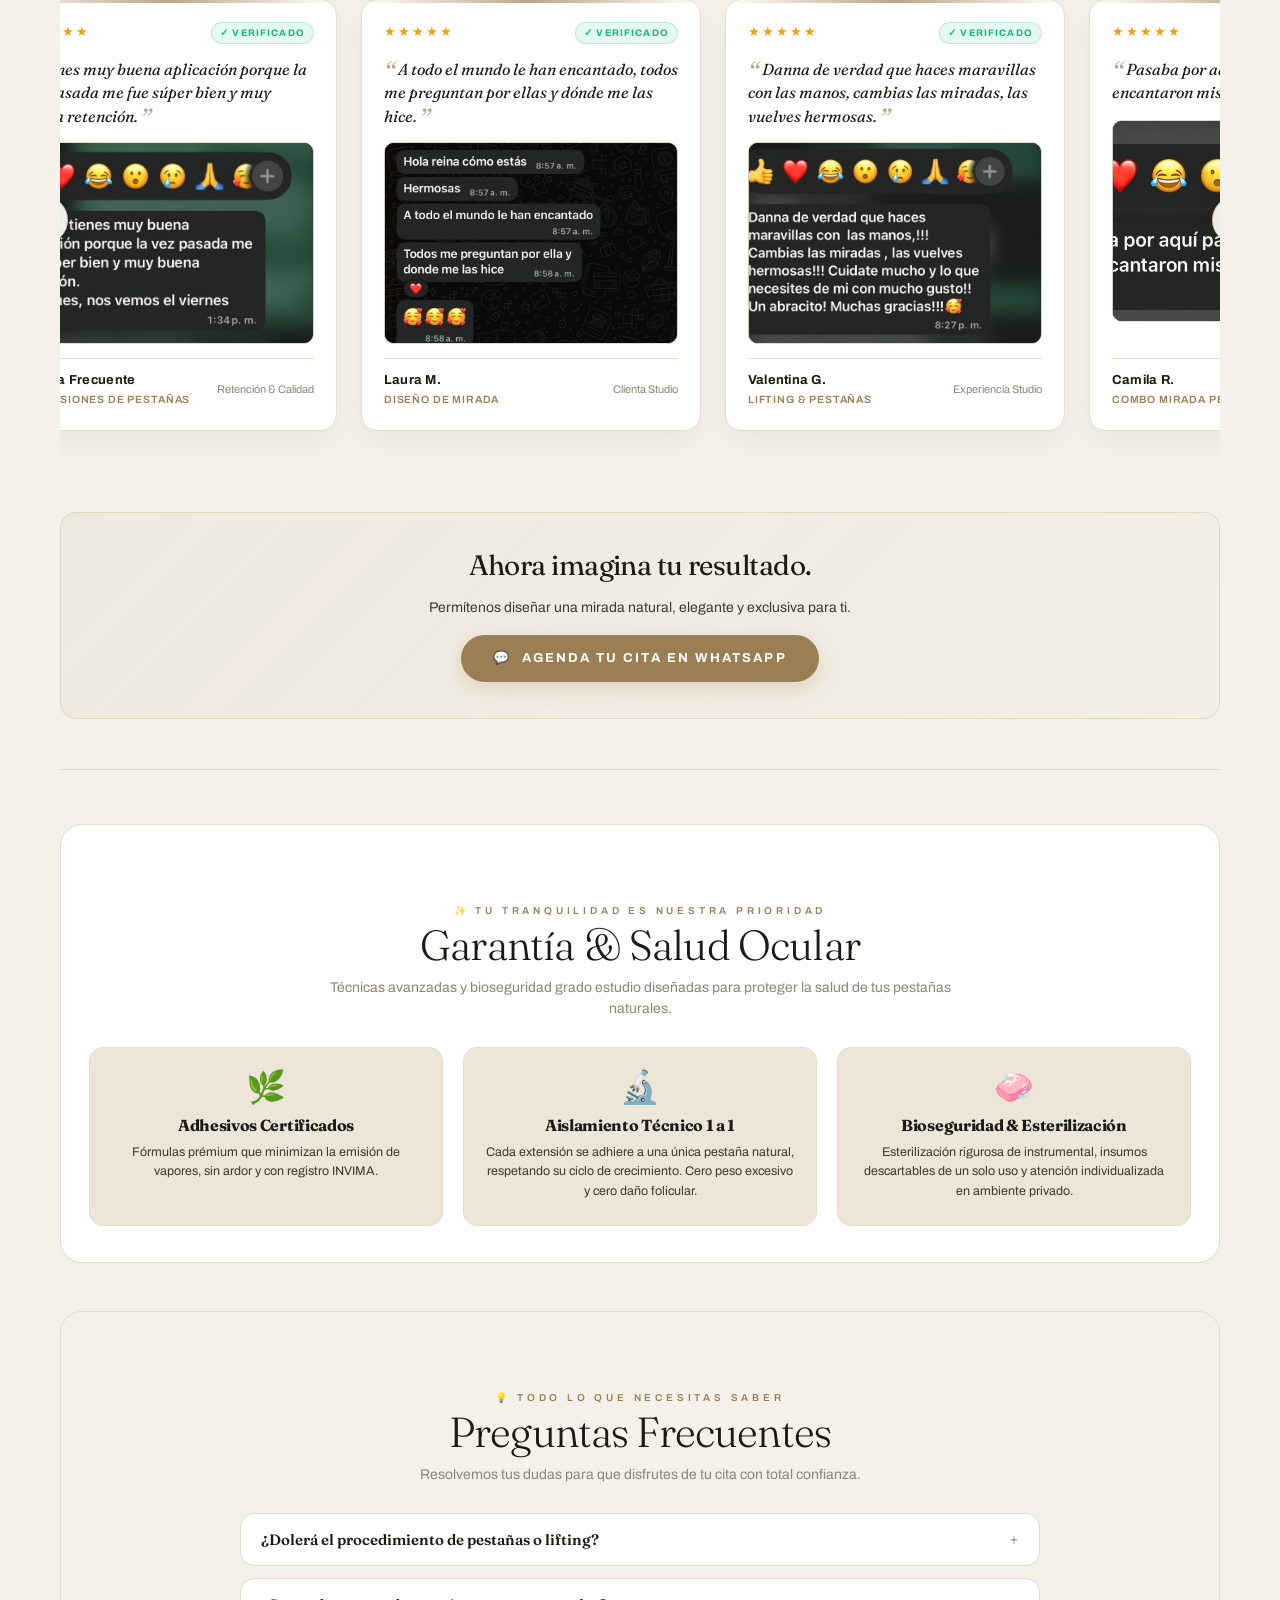
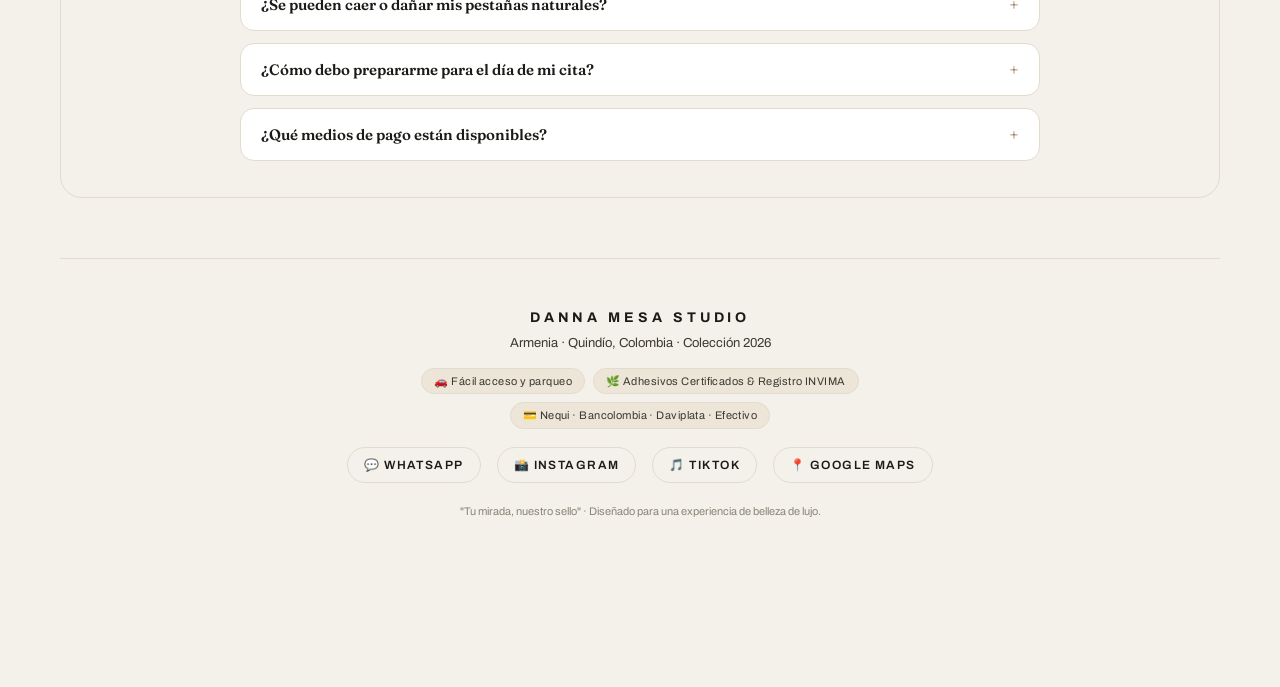
==== commit 8b94e30d: "Actualizar tarifas de retoque, nuevas paginas editoriales de revista y garantia salud ocular" ====
--- a/index.html
+++ b/index.html
@@ -222,7 +222,7 @@
             <div class="trust-pillar-icon">🧼</div>
             <h3 class="trust-pillar-title">Bioseguridad & Esterilización</h3>
             <p class="trust-pillar-desc">
-              Esterilización rigurosa de instrumental, insumos desechables y atención individualizada en un ambiente higiénico y privado.
+              Esterilización rigurosa de instrumental, insumos descartables de un solo uso y atención individualizada en ambiente privado.
             </p>
           </div>
         </div>
@@ -479,10 +479,10 @@
   <script src="https://www.gstatic.com/firebasejs/10.8.0/firebase-firestore-compat.js"></script>
 
   <!-- Scripts -->
-  <script src="js/data.js?v=29"></script>
-  <script src="js/lookbook.js?v=29"></script>
-  <script src="js/customizer.js?v=29"></script>
-  <script src="js/app.js?v=29"></script>
-  <script src="js/testimonials.js?v=29"></script>
+  <script src="js/data.js?v=35"></script>
+  <script src="js/lookbook.js?v=35"></script>
+  <script src="js/customizer.js?v=35"></script>
+  <script src="js/app.js?v=35"></script>
+  <script src="js/testimonials.js?v=35"></script>
 </body>
 </html>
